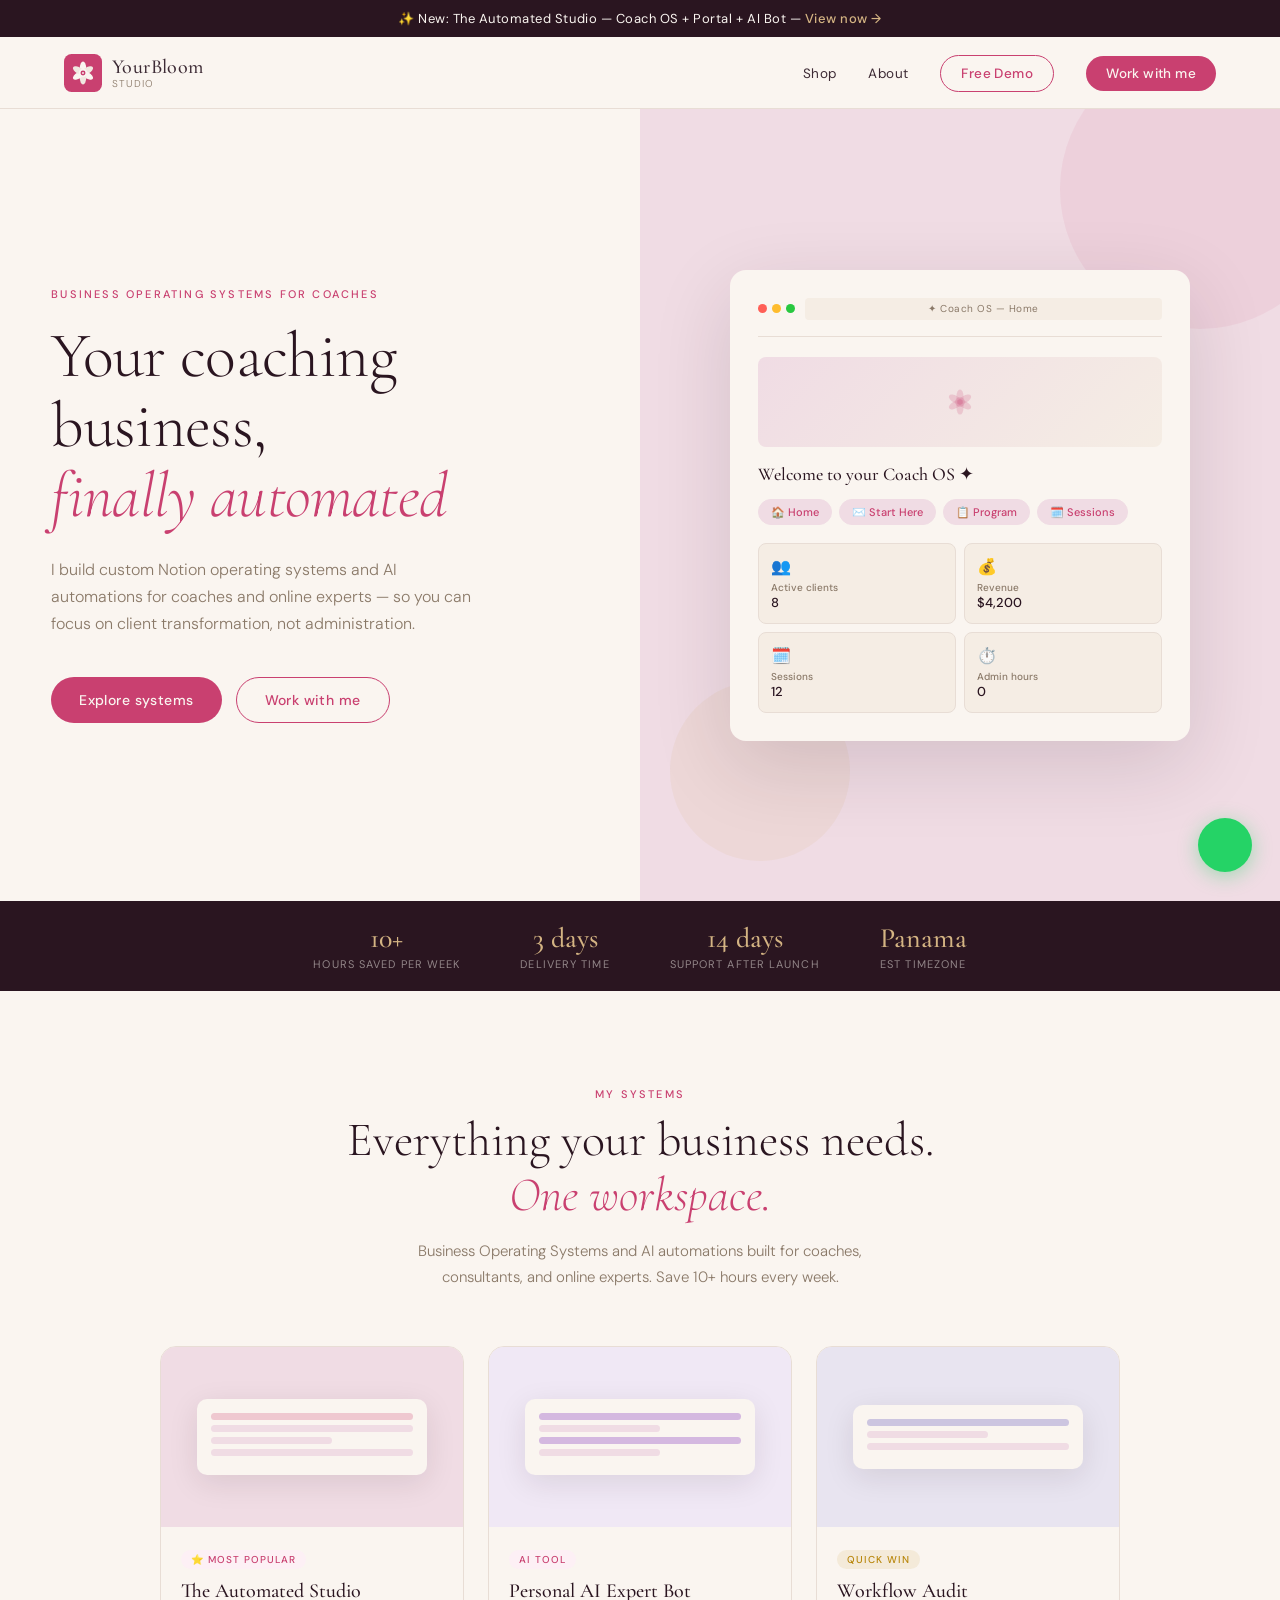
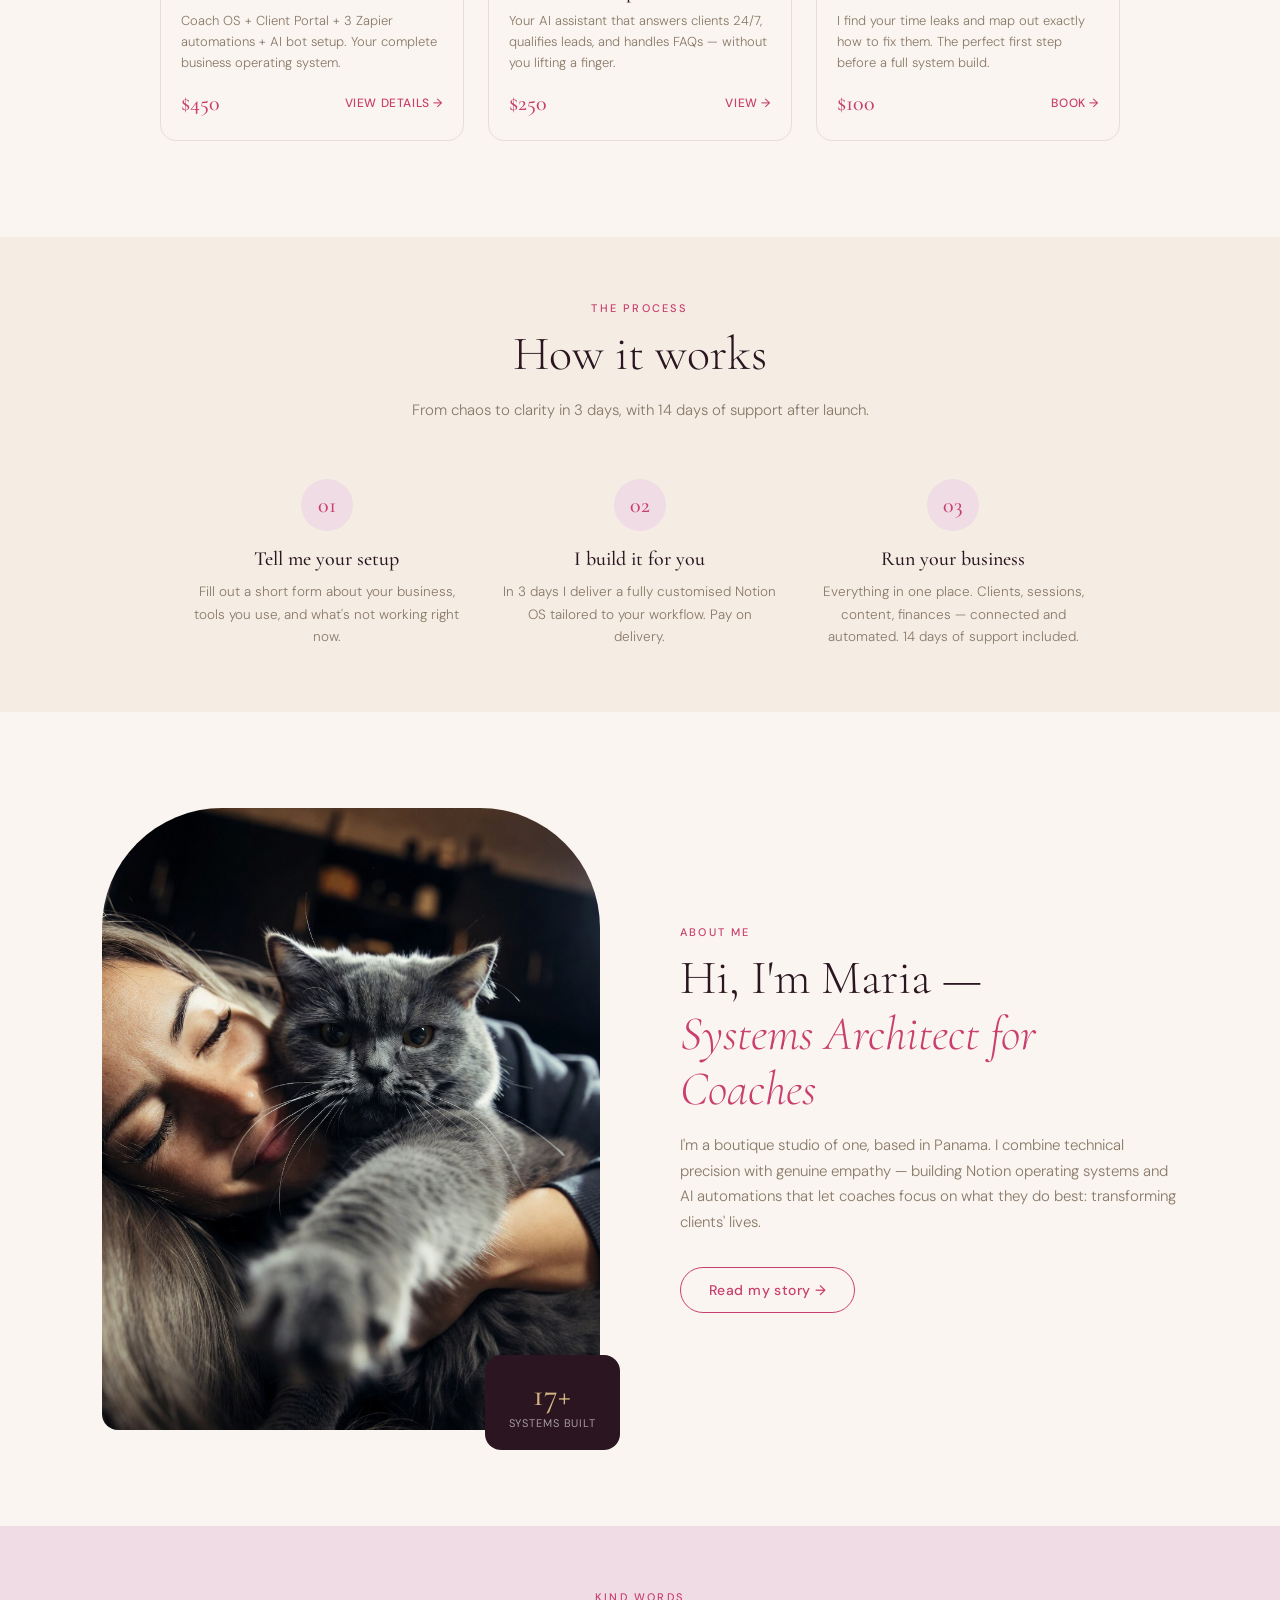
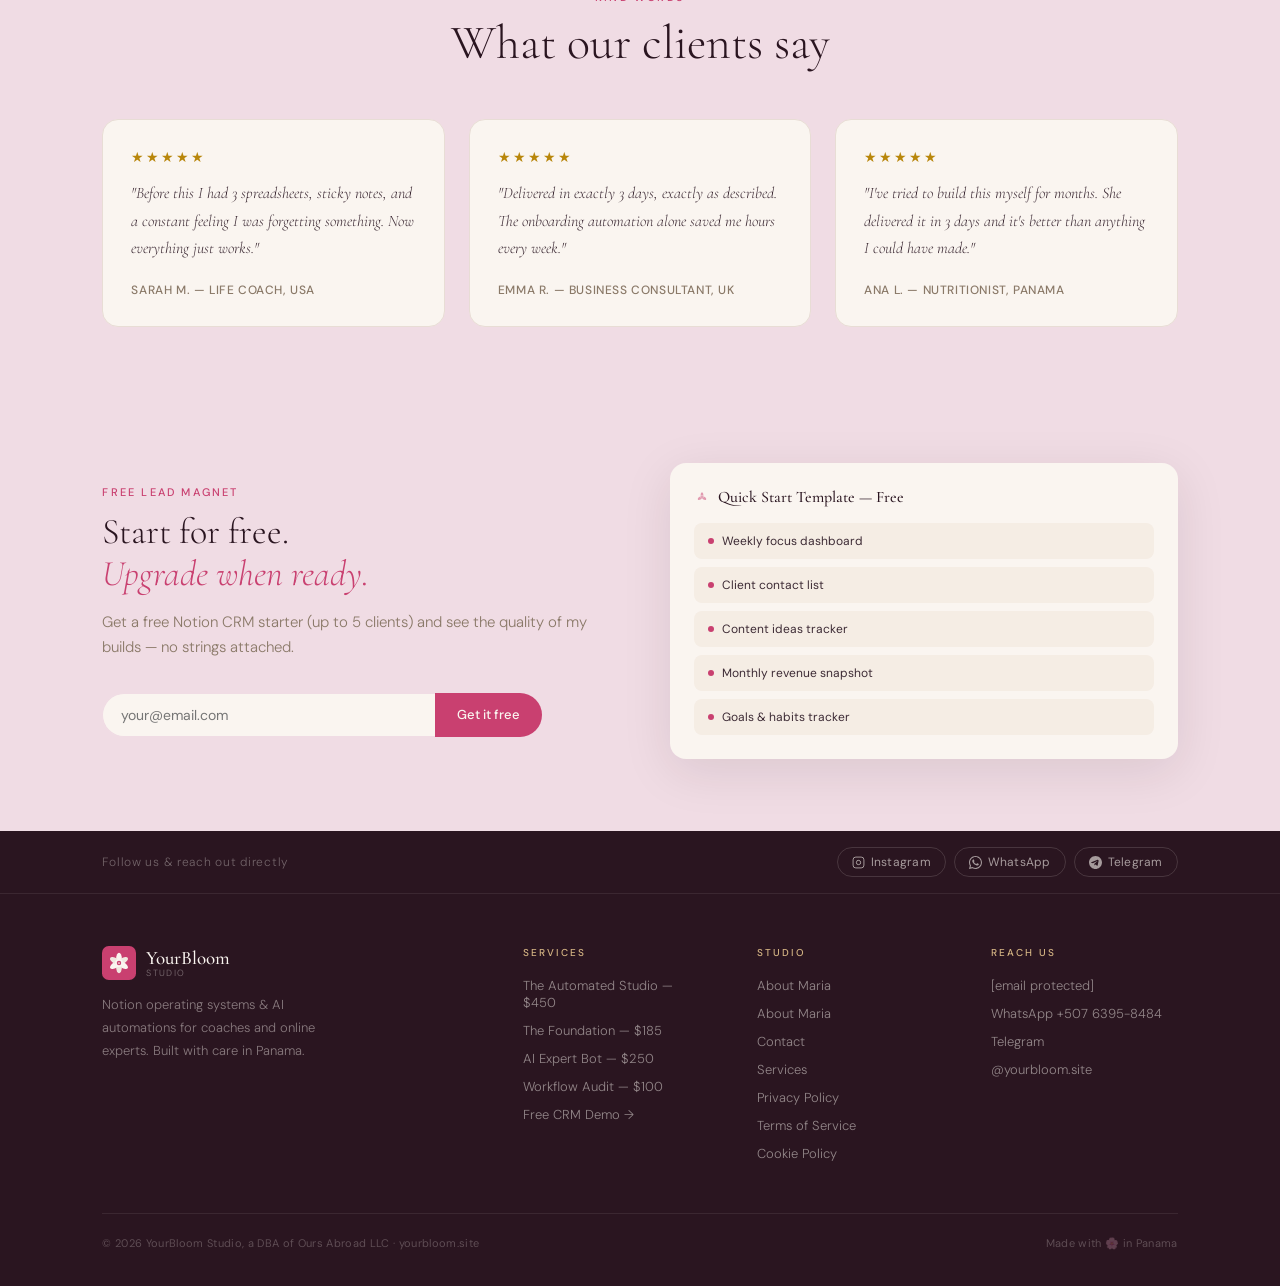
==== index.html @ 5ec2bdd7 "Add Cookie Policy page and update footers Add a new cookies.html containing the site's Cookie Policy" ====
<!DOCTYPE html>
<html lang="en">

<head>
  <meta charset="UTF-8">
  <meta name="viewport" content="width=device-width, initial-scale=1.0">

  <!-- SEO & Socials -->
 <title>Maria | Notion Business OS & AI Automations for Coaches</title>
  <meta name="description" content="I build custom Notion operating systems and AI automations for coaches. Save 10+ hours/week. 3-day delivery. 14 days support.">
  <meta property="og:title" content="YourBloom Studio — Notion & AI for Coaches">
  <meta property="og:description" content="Bespoke Notion architecture for visionary founders. From $15.">
  <meta property="og:image" content="about-me.jpg">
  <meta property="og:url" content="https://yourbloom.site">

  <!-- Google Analytics -->
  <script async src="https://www.googletagmanager.com/gtag/js?id=G-PQC226LY14"></script>
  <script>
    window.dataLayer = window.dataLayer || [];
    function gtag() { dataLayer.push(arguments); }
    gtag('js', new Date());
    gtag('config', 'G-PQC226LY14');
  </script>

  <link rel="icon" type="image/svg+xml"
    href="data:image/svg+xml,%3Csvg xmlns='http://www.w3.org/2000/svg' viewBox='0 0 400 400'%3E%3Crect width='400' height='400' fill='%23c94070'/%3E%3Cellipse cx='200' cy='152' rx='34' ry='72' fill='%23faf5f0'/%3E%3Cellipse cx='200' cy='152' rx='34' ry='72' fill='%23f0e8e0' transform='rotate(60 200 200)'/%3E%3Cellipse cx='200' cy='152' rx='34' ry='72' fill='%23faf5f0' transform='rotate(120 200 200)'/%3E%3Cellipse cx='200' cy='152' rx='34' ry='72' fill='%23f0e8e0' transform='rotate(180 200 200)'/%3E%3Cellipse cx='200' cy='152' rx='34' ry='72' fill='%23faf5f0' transform='rotate(240 200 200)'/%3E%3Cellipse cx='200' cy='152' rx='34' ry='72' fill='%23f0e8e0' transform='rotate(300 200 200)'/%3E%3Ccircle cx='200' cy='200' r='46' fill='%23faf5f0'/%3E%3Ccircle cx='200' cy='200' r='26' fill='%23c94070'/%3E%3Ccircle cx='200' cy='200' r='10' fill='%23faf5f0'/%3E%3C/svg%3E">
  <link
    href="https://fonts.googleapis.com/css2?family=Cormorant+Garamond:ital,wght@0,300;0,400;0,500;0,600;1,300;1,400&family=DM+Sans:wght@300;400;500&display=swap"
    rel="stylesheet">
  <style>
    :root {
      --rose: #c94070;
      --rose-light: #e8607f;
      --rose-pale: #f0dce4;
      --rose-blush: #fdf0f5;
      --cream: #faf5f0;
      --warm: #f5ede4;
      --gold: #b8860b;
      --gold-light: #d4a017;
      --tan: #d4b483;
      --bark: #8a7968;
      --deep: #2a1520;
      --text: #3d2b35;
      --muted: #8a7968;
      --border: #e8ddd5;
    }

    * {
      box-sizing: border-box;
      margin: 0;
      padding: 0;
    }

    html {
      scroll-behavior: smooth;
    }

    body {
      font-family: 'DM Sans', sans-serif;
      background: var(--cream);
      color: var(--text);
      overflow-x: hidden;
    }

    /* ── PAGE ROUTER ── */
    .page {
      display: none;
    }

    .page.active {
      display: block;
    }

    /* ── ANNOUNCEMENT BAR ── */
    .announce {
      background: var(--deep);
      color: var(--cream);
      text-align: center;
      padding: 10px 20px;
      font-size: 13px;
      letter-spacing: 0.04em;
    }

    .announce a {
      color: var(--tan);
      text-decoration: none;
      font-weight: 500;
    }

    /* ── NAV ── */
    nav {
      background: var(--cream);
      border-bottom: 1px solid var(--border);
      padding: 0 5%;
      display: flex;
      align-items: center;
      justify-content: space-between;
      height: 72px;
      position: sticky;
      top: 0;
      z-index: 100;
    }

    .nav-logo {
      display: flex;
      align-items: center;
      gap: 10px;
      cursor: pointer;
      text-decoration: none;
    }

    .nav-logo svg {
      width: 38px;
      height: 38px;
    }

    .nav-logo-text {
      font-family: 'Cormorant Garamond', serif;
      font-size: 20px;
      font-weight: 500;
      color: var(--text);
      letter-spacing: 0.02em;
      line-height: 1.1;
    }

    .nav-logo-text span {
      display: block;
      font-size: 10px;
      font-family: 'DM Sans', sans-serif;
      font-weight: 300;
      letter-spacing: 0.12em;
      text-transform: uppercase;
      color: var(--muted);
    }

    .nav-links {
      display: flex;
      gap: 32px;
      list-style: none;
    }

    .nav-links a {
      font-size: 13.5px;
      font-weight: 400;
      color: var(--text);
      text-decoration: none;
      letter-spacing: 0.03em;
      transition: color .2s;
    }

    .nav-links a:hover {
      color: var(--rose);
    }

    .nav-cta {
      background: var(--rose);
      color: var(--cream) !important;
      padding: 9px 20px;
      border-radius: 24px;
      font-weight: 500 !important;
      transition: background .2s !important;
    }

    .nav-cta:hover {
      background: var(--rose-light) !important;
      color: var(--cream) !important;
    }

    /* ── HERO ── */
    .hero {
      display: grid;
      grid-template-columns: 1fr 1fr;
      gap: 0;
      min-height: 88vh;
      align-items: center;
    }

    .hero-content {
      padding: 80px 6% 80px 8%;
    }

    .hero-eyebrow {
      font-size: 11px;
      letter-spacing: 0.2em;
      text-transform: uppercase;
      color: var(--rose);
      font-weight: 500;
      margin-bottom: 20px;
    }

    .hero-title {
      font-family: 'Cormorant Garamond', serif;
      font-size: clamp(42px, 5vw, 68px);
      font-weight: 300;
      line-height: 1.1;
      color: var(--deep);
      margin-bottom: 24px;
      letter-spacing: -0.01em;
    }

    .hero-title em {
      font-style: italic;
      color: var(--rose);
    }

    .hero-sub {
      font-size: 16px;
      line-height: 1.7;
      color: var(--muted);
      max-width: 440px;
      margin-bottom: 40px;
      font-weight: 300;
    }

    .hero-btns {
      display: flex;
      gap: 14px;
      flex-wrap: wrap;
    }

    .btn-primary {
      background: var(--rose);
      color: var(--cream);
      padding: 14px 28px;
      border-radius: 32px;
      font-size: 14px;
      font-weight: 500;
      text-decoration: none;
      letter-spacing: 0.03em;
      cursor: pointer;
      border: none;
      transition: all .2s;
      display: inline-block;
    }

    .btn-primary:hover {
      background: var(--rose-light);
      transform: translateY(-1px);
    }

    .btn-outline {
      border: 1.5px solid var(--rose);
      color: var(--rose);
      padding: 13px 28px;
      border-radius: 32px;
      font-size: 14px;
      font-weight: 500;
      text-decoration: none;
      letter-spacing: 0.03em;
      cursor: pointer;
      background: transparent;
      transition: all .2s;
      display: inline-block;
    }

    .btn-outline:hover {
      background: var(--rose-blush);
    }

    .hero-image {
      background: var(--rose-pale);
      height: 100%;
      min-height: 88vh;
      position: relative;
      overflow: hidden;
      display: flex;
      align-items: center;
      justify-content: center;
    }

    .hero-mockup {
      width: 78%;
      max-width: 460px;
      background: var(--cream);
      border-radius: 16px;
      box-shadow: 0 24px 80px rgba(42, 21, 32, .14);
      padding: 28px;
      position: relative;
    }

    .mockup-header {
      display: flex;
      align-items: center;
      gap: 10px;
      margin-bottom: 20px;
      padding-bottom: 16px;
      border-bottom: 1px solid var(--border);
    }

    .mockup-dots {
      display: flex;
      gap: 5px;
    }

    .mockup-dot {
      width: 9px;
      height: 9px;
      border-radius: 50%;
    }

    .mockup-dot:nth-child(1) {
      background: #ff5f57;
    }

    .mockup-dot:nth-child(2) {
      background: #febc2e;
    }

    .mockup-dot:nth-child(3) {
      background: #28c840;
    }

    .mockup-title-bar {
      flex: 1;
      height: 22px;
      background: var(--warm);
      border-radius: 4px;
      display: flex;
      align-items: center;
      justify-content: center;
      font-size: 10px;
      color: var(--muted);
      letter-spacing: 0.05em;
    }

    .mockup-cover {
      background: linear-gradient(135deg, var(--rose-pale) 0%, var(--warm) 100%);
      height: 90px;
      border-radius: 8px;
      margin-bottom: 16px;
      display: flex;
      align-items: center;
      justify-content: center;
    }

    .mockup-cover svg {
      width: 42px;
      height: 42px;
      opacity: .6;
    }

    .mockup-heading {
      font-family: 'Cormorant Garamond', serif;
      font-size: 18px;
      font-weight: 500;
      color: var(--deep);
      margin-bottom: 14px;
    }

    .mockup-nav {
      display: flex;
      gap: 7px;
      margin-bottom: 18px;
      flex-wrap: wrap;
    }

    .mockup-btn {
      background: var(--rose-pale);
      border: 1px solid var(--rose-pale);
      color: var(--rose);
      padding: 5px 12px;
      border-radius: 16px;
      font-size: 11px;
      font-weight: 500;
    }

    .mockup-grid {
      display: grid;
      grid-template-columns: 1fr 1fr;
      gap: 8px;
    }

    .mockup-card {
      background: var(--warm);
      border-radius: 8px;
      padding: 12px;
      border: 1px solid var(--border);
    }

    .mockup-card-icon {
      font-size: 16px;
      margin-bottom: 4px;
    }

    .mockup-card-label {
      font-size: 10px;
      color: var(--muted);
      font-weight: 500;
    }

    .mockup-card-val {
      font-size: 13px;
      color: var(--deep);
      font-weight: 500;
    }

    /* floating blobs */
    .blob {
      position: absolute;
      border-radius: 50%;
      background: rgba(201, 64, 112, .08);
      pointer-events: none;
    }

    .blob-1 {
      width: 280px;
      height: 280px;
      top: -60px;
      right: -60px;
    }

    .blob-2 {
      width: 180px;
      height: 180px;
      bottom: 40px;
      left: 30px;
      background: rgba(184, 134, 11, .06);
    }

    /* ── TRUST BAR ── */
    .trust-bar {
      background: var(--deep);
      padding: 20px 8%;
      display: flex;
      align-items: center;
      justify-content: center;
      gap: 60px;
      flex-wrap: wrap;
    }

    .trust-item {
      text-align: center;
      color: var(--cream);
    }

    .trust-num {
      font-family: 'Cormorant Garamond', serif;
      font-size: 28px;
      font-weight: 500;
      color: var(--tan);
    }

    .trust-label {
      font-size: 11px;
      letter-spacing: 0.1em;
      text-transform: uppercase;
      color: rgba(250, 245, 240, .5);
      margin-top: 2px;
    }

    /* ── SECTION COMMON ── */
    .section {
      padding: 96px 8%;
    }

    .section-sm {
      padding: 64px 8%;
    }

    .section-eyebrow {
      font-size: 11px;
      letter-spacing: 0.2em;
      text-transform: uppercase;
      color: var(--rose);
      font-weight: 500;
      margin-bottom: 12px;
      text-align: center;
    }

    .section-title {
      font-family: 'Cormorant Garamond', serif;
      font-size: clamp(32px, 4vw, 48px);
      font-weight: 300;
      color: var(--deep);
      text-align: center;
      margin-bottom: 16px;
      line-height: 1.15;
    }

    .section-title em {
      font-style: italic;
      color: var(--rose);
    }

    .section-sub {
      font-size: 15px;
      color: var(--muted);
      text-align: center;
      max-width: 520px;
      margin: 0 auto 56px;
      line-height: 1.7;
      font-weight: 300;
    }

    /* ── PRODUCTS GRID ── */
    .products-grid {
      display: grid;
      grid-template-columns: repeat(auto-fill, minmax(280px, 1fr));
      gap: 24px;
    }
    .products-grid-centered {
      max-width: 960px;
      margin: 0 auto;
    }

    .product-card {
      background: var(--cream);
      border: 1px solid var(--border);
      border-radius: 16px;
      overflow: hidden;
      cursor: pointer;
      transition: all .25s;
      text-decoration: none;
      color: inherit;
      display: block;
    }

    .product-card:hover {
      transform: translateY(-4px);
      box-shadow: 0 20px 60px rgba(42, 21, 32, .1);
      border-color: var(--rose-pale);
    }

    .product-img {
      height: 180px;
      background: var(--rose-pale);
      display: flex;
      align-items: center;
      justify-content: center;
      position: relative;
      overflow: hidden;
    }

    .product-img-inner {
      width: 76%;
      background: var(--cream);
      border-radius: 10px;
      padding: 14px;
      box-shadow: 0 8px 30px rgba(42, 21, 32, .1);
    }

    .product-img-row {
      height: 7px;
      background: var(--rose-pale);
      border-radius: 4px;
      margin-bottom: 5px;
    }

    .product-img-row.short {
      width: 60%;
    }

    .product-img-row.rose {
      background: rgba(201, 64, 112, .25);
    }

    .product-body {
      padding: 20px 20px 24px;
    }

    .product-tag {
      display: inline-block;
      font-size: 10px;
      letter-spacing: 0.1em;
      text-transform: uppercase;
      color: var(--rose);
      background: var(--rose-blush);
      padding: 3px 10px;
      border-radius: 10px;
      margin-bottom: 10px;
      font-weight: 500;
    }

    .product-name {
      font-family: 'Cormorant Garamond', serif;
      font-size: 20px;
      font-weight: 500;
      color: var(--deep);
      margin-bottom: 8px;
      line-height: 1.2;
    }

    .product-desc {
      font-size: 13px;
      color: var(--muted);
      line-height: 1.6;
      margin-bottom: 16px;
      font-weight: 300;
    }

    .product-footer {
      display: flex;
      align-items: center;
      justify-content: space-between;
    }

    .product-price {
      font-family: 'Cormorant Garamond', serif;
      font-size: 22px;
      font-weight: 500;
      color: var(--rose);
    }

    .product-price.free {
      font-size: 14px;
      background: rgba(184, 134, 11, .12);
      color: var(--gold);
      padding: 4px 12px;
      border-radius: 12px;
      font-family: 'DM Sans', sans-serif;
      font-weight: 500;
      letter-spacing: 0.05em;
    }

    .product-link {
      font-size: 12px;
      color: var(--rose);
      font-weight: 500;
      letter-spacing: 0.05em;
      text-transform: uppercase;
    }

    /* ── HOW IT WORKS ── */
    .steps {
      display: grid;
      grid-template-columns: repeat(3, 1fr);
      gap: 40px;
      max-width: 900px;
      margin: 0 auto;
    }

    .step {
      text-align: center;
    }

    .step-num {
      width: 52px;
      height: 52px;
      border-radius: 50%;
      background: var(--rose-pale);
      color: var(--rose);
      font-family: 'Cormorant Garamond', serif;
      font-size: 22px;
      font-weight: 500;
      display: flex;
      align-items: center;
      justify-content: center;
      margin: 0 auto 16px;
    }

    .step-title {
      font-family: 'Cormorant Garamond', serif;
      font-size: 20px;
      font-weight: 500;
      color: var(--deep);
      margin-bottom: 10px;
    }

    .step-desc {
      font-size: 13.5px;
      color: var(--muted);
      line-height: 1.65;
      font-weight: 300;
    }

    /* ── ABOUT SPLIT ── */
    .about-split {
      display: grid;
      grid-template-columns: 1fr 1fr;
      gap: 80px;
      align-items: center;
    }

    .about-img-wrap {
      position: relative;
    }

    .about-img {
      width: 100%;
      aspect-ratio: 4/5;
      background: var(--rose-pale);
      border-radius: 120px 120px 16px 16px;
      display: flex;
      align-items: center;
      justify-content: center;
      overflow: hidden;
    }

    .about-img img {
      width: 100%;
      height: 100%;
      object-fit: cover;
    }

    .about-badge {
      position: absolute;
      bottom: -20px;
      right: -20px;
      background: var(--deep);
      color: var(--cream);
      padding: 20px 24px;
      border-radius: 16px;
      text-align: center;
    }

    .about-badge-num {
      font-family: 'Cormorant Garamond', serif;
      font-size: 32px;
      font-weight: 500;
      color: var(--tan);
      display: block;
    }

    .about-badge-label {
      font-size: 11px;
      letter-spacing: 0.08em;
      text-transform: uppercase;
      opacity: .6;
      margin-top: 2px;
    }

    .about-content .section-title {
      text-align: left;
    }

    .about-content .section-sub {
      text-align: left;
      margin: 0 0 32px;
    }

    /* ── TESTIMONIALS ── */
    .testimonials-grid {
      display: grid;
      grid-template-columns: repeat(3, 1fr);
      gap: 24px;
    }

    .testi-card {
      background: var(--cream);
      border: 1px solid var(--border);
      border-radius: 16px;
      padding: 28px;
    }

    .testi-stars {
      color: var(--gold);
      font-size: 14px;
      margin-bottom: 14px;
      letter-spacing: 2px;
    }

    .testi-text {
      font-size: 14px;
      line-height: 1.7;
      color: var(--text);
      font-weight: 300;
      margin-bottom: 20px;
      font-style: italic;
      font-family: 'Cormorant Garamond', serif;
      font-size: 16px;
    }

    .testi-author {
      font-size: 12px;
      font-weight: 500;
      color: var(--muted);
      letter-spacing: 0.05em;
      text-transform: uppercase;
    }

    /* ── FREE TEMPLATE CTA ── */
    .freebie-bar {
      background: var(--rose-pale);
      padding: 72px 8%;
      display: grid;
      grid-template-columns: 1fr 1fr;
      gap: 60px;
      align-items: center;
    }

    .freebie-content .section-title {
      text-align: left;
    }

    .freebie-content .section-sub {
      text-align: left;
      margin: 0 0 32px;
    }

    .freebie-preview {
      background: var(--cream);
      border-radius: 16px;
      padding: 24px;
      box-shadow: 0 12px 50px rgba(42, 21, 32, .1);
    }

    .freebie-preview-title {
      font-family: 'Cormorant Garamond', serif;
      font-size: 16px;
      font-weight: 500;
      color: var(--deep);
      margin-bottom: 16px;
      display: flex;
      align-items: center;
      gap: 8px;
    }

    .freebie-rows {
      display: flex;
      flex-direction: column;
      gap: 8px;
    }

    .freebie-row {
      background: var(--warm);
      border-radius: 8px;
      padding: 10px 14px;
      font-size: 12px;
      color: var(--text);
      display: flex;
      align-items: center;
      gap: 8px;
    }

    .freebie-row-dot {
      width: 6px;
      height: 6px;
      border-radius: 50%;
      background: var(--rose);
      flex-shrink: 0;
    }

    /* ── EMAIL CAPTURE ── */
    .email-capture {
      display: flex;
      gap: 0;
      max-width: 440px;
    }

    .email-capture input {
      flex: 1;
      padding: 12px 18px;
      border: 1.5px solid var(--rose-pale);
      border-right: none;
      border-radius: 32px 0 0 32px;
      font-size: 14px;
      font-family: 'DM Sans', sans-serif;
      color: var(--text);
      background: var(--cream);
      outline: none;
    }

    .email-capture input:focus {
      border-color: var(--rose);
    }

    .email-capture button {
      background: var(--rose);
      color: var(--cream);
      border: none;
      padding: 12px 22px;
      border-radius: 0 32px 32px 0;
      font-size: 13px;
      font-weight: 500;
      cursor: pointer;
      font-family: 'DM Sans', sans-serif;
      transition: background .2s;
    }

    .email-capture button:hover {
      background: var(--rose-light);
    }

    /* ── FOOTER ── */
    footer {
      background: var(--deep);
      color: var(--cream);
    }

    .footer-social-bar {
      padding: 16px 8%;
      border-bottom: 1px solid rgba(250, 245, 240, .08);
      display: flex;
      align-items: center;
      justify-content: space-between;
      flex-wrap: wrap;
      gap: 12px;
    }

    .footer-social-bar p {
      font-size: 12px;
      color: rgba(250, 245, 240, .35);
      letter-spacing: 0.06em;
      font-weight: 300;
    }

    .footer-social-pills {
      display: flex;
      gap: 8px;
      flex-wrap: wrap;
    }

    .footer-pill {
      display: flex;
      align-items: center;
      gap: 6px;
      color: rgba(250, 245, 240, .6);
      text-decoration: none;
      font-size: 12px;
      font-weight: 400;
      padding: 6px 14px;
      border: 1px solid rgba(250, 245, 240, .14);
      border-radius: 20px;
      transition: all .2s;
      letter-spacing: 0.02em;
    }

    .footer-pill:hover {
      color: var(--cream);
      border-color: rgba(250, 245, 240, .35);
      background: rgba(250, 245, 240, .06);
    }

    .footer-main {
      padding: 52px 8% 36px;
    }

    .footer-grid {
      display: grid;
      grid-template-columns: 2fr 1fr 1fr 1fr;
      gap: 48px;
      margin-bottom: 40px;
    }

    .footer-brand-desc {
      font-size: 13px;
      line-height: 1.75;
      color: rgba(250, 245, 240, .45);
      max-width: 240px;
      margin-top: 14px;
      font-weight: 300;
    }

    .footer-logo {
      display: flex;
      align-items: center;
      gap: 10px;
    }

    .footer-logo svg {
      width: 34px;
      height: 34px;
    }

    .footer-logo-text {
      font-family: 'Cormorant Garamond', serif;
      font-size: 19px;
      font-weight: 500;
      color: var(--cream);
      line-height: 1.1;
    }

    .footer-logo-sub {
      font-size: 9px;
      font-family: 'DM Sans', sans-serif;
      font-weight: 300;
      letter-spacing: 0.15em;
      text-transform: uppercase;
      color: rgba(250, 245, 240, .4);
      display: block;
    }

    .footer-col h4 {
      font-size: 10px;
      letter-spacing: 0.2em;
      text-transform: uppercase;
      color: var(--tan);
      margin-bottom: 18px;
      font-weight: 500;
    }

    .footer-col a {
      display: block;
      font-size: 13px;
      color: rgba(250, 245, 240, .5);
      text-decoration: none;
      margin-bottom: 11px;
      transition: color .2s;
      cursor: pointer;
      font-weight: 300;
    }

    .footer-col a:hover {
      color: var(--cream);
    }

    .footer-bottom {
      border-top: 1px solid rgba(250, 245, 240, .08);
      padding-top: 22px;
      display: flex;
      align-items: center;
      justify-content: space-between;
      font-size: 11px;
      color: rgba(250, 245, 240, .25);
      letter-spacing: 0.03em;
    }

    /* ── SHOP PAGE ── */
    .shop-hero {
      background: var(--rose-pale);
      padding: 72px 8% 64px;
      text-align: center;
    }

    .filter-bar {
      display: flex;
      gap: 10px;
      justify-content: center;
      flex-wrap: wrap;
      padding: 32px 8% 0;
    }

    .filter-btn {
      padding: 8px 20px;
      border-radius: 24px;
      border: 1.5px solid var(--border);
      background: transparent;
      color: var(--text);
      font-size: 13px;
      cursor: pointer;
      font-family: 'DM Sans', sans-serif;
      transition: all .2s;
    }

    .filter-btn.active,
    .filter-btn:hover {
      background: var(--rose);
      color: var(--cream);
      border-color: var(--rose);
    }

    /* ── ABOUT PAGE ── */
    .about-hero {
      display: grid;
      grid-template-columns: 1fr 1fr;
      min-height: 70vh;
    }

    .about-hero-content {
      padding: 80px 6% 80px 8%;
      display: flex;
      flex-direction: column;
      justify-content: center;
    }

    .about-hero-img {
      background: var(--rose-pale);
      display: flex;
      align-items: center;
      justify-content: center;
    }

    .about-hero-img svg {
      width: 140px;
      height: 140px;
      opacity: .3;
    }

    .values-grid {
      display: grid;
      grid-template-columns: repeat(3, 1fr);
      gap: 24px;
    }

    .value-card {
      background: var(--warm);
      border-radius: 16px;
      padding: 32px 28px;
      border: 1px solid var(--border);
    }

    .value-icon {
      width: 44px;
      height: 44px;
      background: var(--rose-pale);
      border-radius: 12px;
      display: flex;
      align-items: center;
      justify-content: center;
      margin-bottom: 16px;
    }

    .value-title {
      font-family: 'Cormorant Garamond', serif;
      font-size: 20px;
      font-weight: 500;
      color: var(--deep);
      margin-bottom: 10px;
    }

    .value-desc {
      font-size: 13.5px;
      color: var(--muted);
      line-height: 1.65;
      font-weight: 300;
    }

    /* ── CONTACT PAGE ── */
    .contact-grid {
      display: grid;
      grid-template-columns: 1fr 1fr;
      gap: 80px;
      max-width: 900px;
      margin: 0 auto;
    }

    .contact-form {
      display: flex;
      flex-direction: column;
      gap: 16px;
    }

    .form-group {
      display: flex;
      flex-direction: column;
      gap: 6px;
    }

    .form-group label {
      font-size: 12px;
      font-weight: 500;
      color: var(--text);
      letter-spacing: 0.05em;
      text-transform: uppercase;
    }

    .form-group input,
    .form-group textarea,
    .form-group select {
      padding: 12px 16px;
      border: 1.5px solid var(--border);
      border-radius: 10px;
      font-size: 14px;
      font-family: 'DM Sans', sans-serif;
      color: var(--text);
      background: var(--cream);
      outline: none;
      transition: border-color .2s;
    }

    .form-group input:focus,
    .form-group textarea:focus,
    .form-group select:focus {
      border-color: var(--rose);
    }

    .form-group textarea {
      resize: vertical;
      min-height: 120px;
    }

    .contact-info h3 {
      font-family: 'Cormorant Garamond', serif;
      font-size: 26px;
      font-weight: 400;
      color: var(--deep);
      margin-bottom: 20px;
    }

    .contact-info p {
      font-size: 14px;
      color: var(--muted);
      line-height: 1.7;
      margin-bottom: 32px;
      font-weight: 300;
    }

    .contact-item {
      display: flex;
      align-items: center;
      gap: 12px;
      margin-bottom: 16px;
    }

    .contact-item-icon {
      width: 40px;
      height: 40px;
      background: var(--rose-pale);
      border-radius: 10px;
      display: flex;
      align-items: center;
      justify-content: center;
      flex-shrink: 0;
    }

    .contact-item-text {
      font-size: 13.5px;
      color: var(--text);
    }

    .contact-item-label {
      font-size: 11px;
      color: var(--muted);
      margin-top: 2px;
      letter-spacing: 0.05em;
      text-transform: uppercase;
    }

    /* ── MOBILE MENU TOGGLE ── */
    .hamburger {
      display: none;
      flex-direction: column;
      gap: 5px;
      cursor: pointer;
      background: none;
      border: none;
      padding: 4px;
    }

    .hamburger span {
      width: 22px;
      height: 2px;
      background: var(--text);
      border-radius: 2px;
      transition: all .3s;
    }

    /* ── WORK WITH US ── */
    .contact-btn-grid {
      display: grid;
      grid-template-columns: repeat(2, 1fr);
      gap: 16px;
      max-width: 800px;
      margin: 0 auto;
    }

    .cbtn {
      display: flex;
      align-items: center;
      gap: 16px;
      padding: 20px 24px;
      border-radius: 16px;
      text-decoration: none;
      background: rgba(250, 245, 240, 0.05);
      /* Легкий светлый фон */
      border: 1px solid rgba(250, 245, 240, 0.1);
      color: var(--cream);
      font-size: 15px;
      font-weight: 500;
      transition: all 0.2s;
      font-family: 'DM Sans', sans-serif;
    }

    .cbtn:hover {
      background: rgba(250, 245, 240, 0.1);
      border-color: var(--rose);
      transform: translateY(-2px);
    }

    .cbtn-icon {
      width: 44px;
      height: 44px;
      background: rgba(250, 245, 240, 0.1);
      border-radius: 12px;
      display: flex;
      align-items: center;
      justify-content: center;
      flex-shrink: 0;
    }

    .cbtn-label {
      font-size: 11px;
      color: var(--tan);
      letter-spacing: 0.08em;
      text-transform: uppercase;
      margin-bottom: 4px;
    }

    .cbtn.primary {
      background: var(--rose);
      border-color: var(--rose);
      color: var(--cream);
    }

    .cbtn.primary .cbtn-icon {
      background: var(--cream);
    }

    .cbtn.primary .cbtn-label {
      color: rgba(250, 245, 240, 0.7);
    }

    @media (max-width: 900px) {
      .hero {
        grid-template-columns: 1fr;
      }

      .hero-image {
        min-height: 50vw;
      }

      .about-split,
      .freebie-bar,
      .footer-grid {
        grid-template-columns: 1fr;
      }

      .testimonials-grid,
      .steps,
      .values-grid {
        grid-template-columns: 1fr;
      }

      .nav-links {
        display: none;
      }

      .hamburger {
        display: flex;
      }

      .about-hero {
        grid-template-columns: 1fr;
      }

      .contact-grid {
        grid-template-columns: 1fr;
      }

      .trust-bar {
        gap: 32px;
      }
    }

/* Мобильная адаптация */
@media(max-width: 768px) {
  /* Твоё старое правило (кнопки контактов в столбец) */
  .contact-btn-grid {
    grid-template-columns: 1fr;
  }
  
  /*  Новое правило (кнопки в шапке аккуратно переносятся) */
  .nav-cta { 
    display: flex; 
    gap: 8px; 
    flex-wrap: wrap; 
  }
}

    /* ── LOGO SVG INLINE ── */
    .logo-svg-inline {
      display: inline-block;
    }

    /* ── CARD PREVIEWS (from fixes) ── */
    .card-preview {
      width: 100%;
      aspect-ratio: 16/9;
      padding: 18px 20px 14px;
      overflow: hidden;
      position: relative;
      flex-shrink: 0;
    }

    .preview-coach {
      background: #1a0e14;
    }

    .preview-coach .pc-label {
      font-size: 9px;
      font-weight: 700;
      color: #c94070;
      letter-spacing: .1em;
      text-transform: uppercase;
      margin-bottom: 9px;
    }

    .preview-coach .pc-row {
      display: flex;
      justify-content: space-between;
      padding: 5px 0;
      border-bottom: 1px solid rgba(255, 255, 255, .07);
      font-size: 11px;
      color: rgba(250, 245, 240, .5);
    }

    .preview-coach .pc-row span:last-child {
      color: #faf5f0;
      font-weight: 500;
    }

    .preview-coach .pc-badge {
      display: inline-block;
      background: rgba(201, 64, 112, .2);
      color: #e87da0;
      border-radius: 10px;
      padding: 2px 8px;
      font-size: 9px;
      margin-top: 8px;
    }

    .preview-portal {
      background: #f5ede4;
    }

    .preview-portal .pp-label {
      font-size: 9px;
      font-weight: 700;
      color: #8a7968;
      letter-spacing: .1em;
      text-transform: uppercase;
      margin-bottom: 9px;
    }

    .preview-portal .pp-item {
      display: flex;
      align-items: center;
      gap: 7px;
      padding: 5px 0;
      border-bottom: 1px solid rgba(61, 43, 53, .1);
      font-size: 11px;
      color: #3d2b35;
    }

    .preview-portal .pp-dot {
      width: 5px;
      height: 5px;
      border-radius: 50%;
      background: #c94070;
      flex-shrink: 0;
    }

    .preview-content {
      background: #0f1a2e;
    }

    .preview-content .pct-label {
      font-size: 9px;
      font-weight: 700;
      color: #5b9bd5;
      letter-spacing: .1em;
      text-transform: uppercase;
      margin-bottom: 9px;
    }

    .preview-content .pct-week {
      display: flex;
      gap: 3px;
      margin-bottom: 8px;
    }

    .preview-content .pct-day {
      flex: 1;
      padding: 4px 0;
      text-align: center;
      font-size: 8px;
      border-radius: 3px;
      background: rgba(91, 155, 213, .12);
      color: rgba(232, 240, 252, .35);
    }

    .preview-content .pct-day.on {
      background: rgba(91, 155, 213, .3);
      color: #a8d8f0;
      font-weight: 700;
    }

    .preview-content .pct-text {
      font-size: 10px;
      color: rgba(232, 240, 252, .45);
      line-height: 1.5;
    }

    .preview-bundle {
      background: #1c1408;
    }

    .preview-bundle .pb-label {
      font-size: 9px;
      font-weight: 700;
      color: #b8860b;
      letter-spacing: .1em;
      text-transform: uppercase;
      margin-bottom: 9px;
    }

    .preview-bundle .pb-row {
      display: flex;
      align-items: center;
      gap: 6px;
      padding: 5px 0;
      border-bottom: 1px solid rgba(255, 255, 255, .06);
      font-size: 11px;
      color: rgba(253, 248, 240, .7);
    }

    .preview-bundle .pb-check {
      color: #b8860b;
      font-size: 10px;
    }

    .preview-bundle .pb-save {
      display: inline-block;
      background: rgba(184, 134, 11, .2);
      color: #d4a017;
      border-radius: 10px;
      padding: 2px 8px;
      font-size: 9px;
      margin-top: 8px;
    }

    .preview-free {
      background: #edf7ed;
    }

    .preview-free .pf-label {
      font-size: 9px;
      font-weight: 700;
      color: #28a745;
      letter-spacing: .1em;
      text-transform: uppercase;
      margin-bottom: 9px;
    }

    .preview-free .pf-item {
      display: flex;
      align-items: center;
      gap: 7px;
      padding: 5px 0;
      border-bottom: 1px solid rgba(26, 58, 26, .08);
      font-size: 11px;
      color: #1a3a1a;
    }

    .preview-free .pf-dot {
      width: 5px;
      height: 5px;
      border-radius: 50%;
      background: #28a745;
      flex-shrink: 0;
    }
  </style>
</head>

<body>

  <!-- ANNOUNCEMENT -->
  <div class="announce">
    ✨ New: The Automated Studio — Coach OS + Portal + AI Bot — <a href="/shop">View now →</a>
  </div>

  <!-- NAV -->
  <nav>
    <a class="nav-logo" href="/">
      <svg viewBox="0 0 400 400" xmlns="http://www.w3.org/2000/svg">
        <rect width="400" height="400" fill="#c94070" rx="80" />
        <ellipse cx="200" cy="152" rx="34" ry="72" fill="#faf5f0" />
        <ellipse cx="200" cy="152" rx="34" ry="72" fill="#f0e8e0" transform="rotate(60 200 200)" />
        <ellipse cx="200" cy="152" rx="34" ry="72" fill="#faf5f0" transform="rotate(120 200 200)" />
        <ellipse cx="200" cy="152" rx="34" ry="72" fill="#f0e8e0" transform="rotate(180 200 200)" />
        <ellipse cx="200" cy="152" rx="34" ry="72" fill="#faf5f0" transform="rotate(240 200 200)" />
        <ellipse cx="200" cy="152" rx="34" ry="72" fill="#f0e8e0" transform="rotate(300 200 200)" />
        <circle cx="200" cy="200" r="46" fill="#faf5f0" />
        <circle cx="200" cy="200" r="26" fill="#c94070" />
        <circle cx="200" cy="200" r="10" fill="#faf5f0" />
      </svg>
      <div class="nav-logo-text">
        YourBloom
        <span>Studio</span>
      </div>
    </a>
    <ul class="nav-links">
     <li><a href="/shop">Shop</a></li>
     <li><a href="/about">About</a></li>
     <li><a
      href="https://alabaster-plum-6a3.notion.site/YourBloom-Studio-Notion-Business-OS-Demo-327918c7e1f181e69a70ca6582e3da64?pvs=74"
      target="_blank" class="nav-cta"
      style="background:transparent;border:1.5px solid var(--rose);color:var(--rose) !important;">Free Demo</a></li>
     <li><a href="/contact" class="nav-cta">Work with me</a></li>
    </ul>
    <button class="hamburger" onclick="toggleMenu()">
      <span></span><span></span><span></span>
    </button>
  </nav>

  <!-- ═══════════════ HOME PAGE ═══════════════ -->
  <div id="page-wrapper">
    <div class="page active" id="page-home">

      <!-- HERO -->
      <section class="hero">
        <div class="hero-content">
          <p class="hero-eyebrow">Business Operating Systems for Coaches</p>
          <h1 class="hero-title">
            Your coaching business,<br>
            <em>finally automated</em>
          </h1>
          <p class="hero-sub">
            I build custom Notion operating systems and AI automations for coaches and online experts — so you can focus on client transformation, not administration.
          </p>
          <div class="hero-btns">
           <a class="btn-primary" href="/shop">Explore systems</a>
           <a class="btn-outline" href="/contact">Work with me</a>
          </div>
        </div>
        <div class="hero-image">
          <div class="blob blob-1"></div>
          <div class="blob blob-2"></div>
          <div class="hero-mockup">
            <div class="mockup-header">
              <div class="mockup-dots">
                <div class="mockup-dot"></div>
                <div class="mockup-dot"></div>
                <div class="mockup-dot"></div>
              </div>
              <div class="mockup-title-bar">✦ Coach OS — Home</div>
            </div>
            <div class="mockup-cover">
              <svg viewBox="0 0 400 400" xmlns="http://www.w3.org/2000/svg">
                <ellipse cx="200" cy="152" rx="34" ry="72" fill="#c94070" opacity=".3" />
                <ellipse cx="200" cy="152" rx="34" ry="72" fill="#c94070" opacity=".3" transform="rotate(60 200 200)" />
                <ellipse cx="200" cy="152" rx="34" ry="72" fill="#c94070" opacity=".3"
                  transform="rotate(120 200 200)" />
                <ellipse cx="200" cy="152" rx="34" ry="72" fill="#c94070" opacity=".3"
                  transform="rotate(180 200 200)" />
                <ellipse cx="200" cy="152" rx="34" ry="72" fill="#c94070" opacity=".3"
                  transform="rotate(240 200 200)" />
                <ellipse cx="200" cy="152" rx="34" ry="72" fill="#c94070" opacity=".3"
                  transform="rotate(300 200 200)" />
                <circle cx="200" cy="200" r="46" fill="#c94070" opacity=".4" />
                <circle cx="200" cy="200" r="26" fill="#c94070" opacity=".6" />
              </svg>
            </div>
            <p class="mockup-heading">Welcome to your Coach OS ✦</p>
            <div class="mockup-nav">
              <div class="mockup-btn">🏠 Home</div>
              <div class="mockup-btn">✉️ Start Here</div>
              <div class="mockup-btn">📋 Program</div>
              <div class="mockup-btn">🗓️ Sessions</div>
            </div>
            <div class="mockup-grid">
              <div class="mockup-card">
                <div class="mockup-card-icon">👥</div>
                <div class="mockup-card-label">Active clients</div>
                <div class="mockup-card-val">8</div>
              </div>
              <div class="mockup-card">
                <div class="mockup-card-icon">💰</div>
                <div class="mockup-card-label">Revenue</div>
                <div class="mockup-card-val">$4,200</div>
              </div>
              <div class="mockup-card">
                <div class="mockup-card-icon">🗓️</div>
                <div class="mockup-card-label">Sessions</div>
                <div class="mockup-card-val">12</div>
              </div>
              <div class="mockup-card">
                <div class="mockup-card-icon">⏱️</div>
                <div class="mockup-card-label">Admin hours</div>
                <div class="mockup-card-val">0</div>
              </div>
            </div>
          </div>
        </div>
      </section>

      <!-- TRUST BAR -->
      <div class="trust-bar">
        <div class="trust-item">
          <div class="trust-num">10+</div>
          <div class="trust-label">Hours saved per week</div>
        </div>
        <div class="trust-item">
          <div class="trust-num">3 days</div>
          <div class="trust-label">Delivery time</div>
        </div>
        <div class="trust-item">
          <div class="trust-num">14 days</div>
          <div class="trust-label">Support after launch</div>
        </div>
        <div class="trust-item">
          <div class="trust-num">Panama</div>
          <div class="trust-label">EST timezone</div>
        </div>
      </div>

      <!-- FEATURED PRODUCTS -->
      <section class="section">
        <p class="section-eyebrow">My Systems</p>
        <h2 class="section-title">Everything your business needs.<br><em>One workspace.</em></h2>
        <p class="section-sub">Business Operating Systems and AI automations built for coaches, consultants, and online experts. Save 10+ hours every week.
        </p>

        <div class="products-grid products-grid-centered">

          <a class="product-card" href="/shop">
            <div class="product-img" style="background: var(--rose-pale);">
              <div class="product-img-inner">
                <div class="product-img-row rose"></div>
                <div class="product-img-row"></div>
                <div class="product-img-row short"></div>
                <div class="product-img-row"></div>
              </div>
            </div>
            <div class="product-body">
              <span class="product-tag">⭐ Most Popular</span>
              <h3 class="product-name">The Automated Studio</h3>
              <p class="product-desc">Coach OS + Client Portal + 3 Zapier automations + AI bot setup. Your complete business operating system.</p>
              <div class="product-footer">
                <span class="product-price">$450</span>
                <span class="product-link">View details →</span>
              </div>
            </div>
          </a>

          <a class="product-card" href="/shop">
            <div class="product-img" style="background: #f0e8f5;">
              <div class="product-img-inner">
                <div class="product-img-row" style="background:#d4b8e0"></div>
                <div class="product-img-row short"></div>
                <div class="product-img-row" style="background:#d4b8e0"></div>
                <div class="product-img-row short"></div>
              </div>
            </div>
            <div class="product-body">
              <span class="product-tag">AI Tool</span>
              <h3 class="product-name">Personal AI Expert Bot</h3>
              <p class="product-desc">Your AI assistant that answers clients 24/7, qualifies leads, and handles FAQs — without you lifting a finger.</p>
              <div class="product-footer">
                <span class="product-price">$250</span>
                <span class="product-link">View →</span>
              </div>
            </div>
          </a>

          <a class="product-card" href="/shop">
            <div class="product-img" style="background: #e8e4f0;">
              <div class="product-img-inner">
                <div class="product-img-row" style="background:#ccc5e0"></div>
                <div class="product-img-row short"></div>
                <div class="product-img-row"></div>
              </div>
            </div>
            <div class="product-body">
              <span class="product-tag" style="background:rgba(184,134,11,.1);color:var(--gold)">Quick win</span>
              <h3 class="product-name">Workflow Audit</h3>
              <p class="product-desc">I find your time leaks and map out exactly how to fix them. The perfect first step before a full system build.</p>
              <div class="product-footer">
                <span class="product-price">$100</span>
                <span class="product-link">Book →</span>
              </div>
            </div>
          </a>

        </div>
      </section>

      <!-- HOW IT WORKS -->
      <section class="section-sm" style="background: var(--warm);">
        <p class="section-eyebrow">The Process</p>
        <h2 class="section-title">How it works</h2>
        <p class="section-sub">From chaos to clarity in 3 days, with 14 days of support after launch.</p>
        <div class="steps">
          <div class="step">
            <div class="step-num">01</div>
            <h3 class="step-title">Tell me your setup</h3>
            <p class="step-desc">Fill out a short form about your business, tools you use, and what's not working right now.</p>
          </div>
          <div class="step">
            <div class="step-num">02</div>
            <h3 class="step-title">I build it for you</h3>
            <p class="step-desc">In 3 days I deliver a fully customised Notion OS tailored to your workflow. Pay on delivery.</p>
          </div>
          <div class="step">
            <div class="step-num">03</div>
            <h3 class="step-title">Run your business</h3>
            <p class="step-desc">Everything in one place. Clients, sessions, content, finances — connected and automated. 14 days of support included.</p>
          </div>
        </div>
      </section>

      <!-- ABOUT TEASER -->
      <section class="section">
        <div class="about-split">
          <div class="about-img-wrap">
            <div class="about-img">
              <img src="about-me.jpg" alt="Maria">
            </div>
            <div class="about-badge">
              <span class="about-badge-num">17+</span>
              <div class="about-badge-label">systems built</div>
            </div>
          </div>
          <div class="about-content">
            <p class="section-eyebrow" style="text-align:left">About me</p>
            <h2 class="section-title">Hi, I'm Maria —<br><em>Systems Architect for Coaches</em></h2>
            <p class="section-sub">I'm a boutique studio of one, based in Panama. I combine technical precision with genuine empathy — building Notion operating systems and AI automations that let coaches focus on what they do best: transforming clients' lives.</p>
            <a class="btn-outline" href="/about">Read my story →</a>
          </div>
        </div>
      </section>

      <!-- TESTIMONIALS -->
      <section class="section-sm" style="background: var(--rose-pale);">
        <p class="section-eyebrow">Kind words</p>
        <h2 class="section-title">What our clients say</h2>
        <div class="testimonials-grid" style="margin-top: 48px;">
          <div class="testi-card">
            <div class="testi-stars">★★★★★</div>
            <p class="testi-text">"Before this I had 3 spreadsheets, sticky notes, and a constant feeling I was
              forgetting
              something. Now everything just works."</p>
            <div class="testi-author">Sarah M. — Life Coach, USA</div>
          </div>
          <div class="testi-card">
            <div class="testi-stars">★★★★★</div>
            <p class="testi-text">"Delivered in exactly 3 days, exactly as described. The onboarding automation alone
              saved me hours every week."</p>
            <div class="testi-author">Emma R. — Business Consultant, UK</div>
          </div>
          <div class="testi-card">
            <div class="testi-stars">★★★★★</div>
            <p class="testi-text">"I've tried to build this myself for months. She delivered it in 3 days and it's better than anything I could have made."</p>
            <div class="testi-author">Ana L. — Nutritionist, Panama</div>
          </div>
        </div>
      </section>

      <!-- FREE TEMPLATE CTA -->
      <section class="freebie-bar">
        <div class="freebie-content">
          <p class="section-eyebrow" style="text-align:left">Free lead magnet</p>
          <h2 class="section-title" style="font-size:36px">Start for free.<br><em>Upgrade when ready.</em></h2>
          <p class="section-sub">Get a free Notion CRM starter (up to 5 clients) and see the quality of my builds — no strings attached.</p>
          <div class="email-capture">
            <input type="email" placeholder="your@email.com">
            <button>Get it free</button>
          </div>
        </div>
        <div class="freebie-preview">
          <div class="freebie-preview-title">
            <svg width="16" height="16" viewBox="0 0 400 400">
              <ellipse cx="200" cy="152" rx="34" ry="72" fill="#c94070" opacity=".5" />
              <ellipse cx="200" cy="152" rx="34" ry="72" fill="#c94070" opacity=".5" transform="rotate(120 200 200)" />
              <ellipse cx="200" cy="152" rx="34" ry="72" fill="#c94070" opacity=".5" transform="rotate(240 200 200)" />
              <circle cx="200" cy="200" r="36" fill="#faf5f0" />
              <circle cx="200" cy="200" r="20" fill="#c94070" />
            </svg>
            Quick Start Template — Free
          </div>
          <div class="freebie-rows">
            <div class="freebie-row">
              <div class="freebie-row-dot"></div>Weekly focus dashboard
            </div>
            <div class="freebie-row">
              <div class="freebie-row-dot"></div>Client contact list
            </div>
            <div class="freebie-row">
              <div class="freebie-row-dot"></div>Content ideas tracker
            </div>
            <div class="freebie-row">
              <div class="freebie-row-dot"></div>Monthly revenue snapshot
            </div>
            <div class="freebie-row">
              <div class="freebie-row-dot"></div>Goals & habits tracker
            </div>
          </div>
        </div>
      </section>

    </div><!-- /home -->


    <!-- ═══════════════ SHOP PAGE ═══════════════ -->
    <div class="page" id="page-shop">

      <div class="shop-hero">
        <p class="section-eyebrow">Services & Systems</p>
        <h1 class="section-title">Business Operating Systems<br><em>& AI Automations</em></h1>
        <p class="section-sub">Done-for-you Notion workspaces and AI tools built for coaches and online experts. Delivered in 3 days. 14 days support included.
        </p>
      </div>

      <div class="filter-bar">
        <button class="filter-btn active" data-filter="all">All</button>
        <button class="filter-btn" data-filter="coaching">Coaching OS</button>
        <button class="filter-btn" data-filter="ai tools">AI Tools</button>
        <button class="filter-btn" data-filter="content">Content</button>
        <button class="filter-btn" data-filter="audit">Quick Wins</button>
        <button class="filter-btn" data-filter="free">Free</button>
      </div>

      <section class="section">
        <div class="products-grid">

          <!-- ── THE AUTOMATED STUDIO (flagship) ── -->
          <div class="product-card" data-category="coaching">
            <div class="card-preview preview-bundle">
              <div class="pb-label">The Automated Studio</div>
              <div class="pb-row"><span class="pb-check">✓</span> Coach OS (CRM, Sessions, Finance)</div>
              <div class="pb-row"><span class="pb-check">✓</span> Client Portal</div>
              <div class="pb-row"><span class="pb-check">✓</span> 3 Zapier Automations</div>
              <div class="pb-row"><span class="pb-check">✓</span> AI Bot Setup</div>
              <div class="pb-save">⭐ Best Value</div>
            </div>
            <div class="product-body">
              <span class="product-tag">⭐ Flagship</span>
              <h3 class="product-name">The Automated Studio</h3>
              <p class="product-desc">Your complete business operating system. Coach OS + Client Portal + 3 Zapier automations + AI bot. Save 10+ hours every week.</p>
              <div class="product-footer">
                <span class="product-price">$450</span>
                <span class="product-link">View details →</span>
              </div>
            </div>
          </div>

          <!-- ── THE FOUNDATION ── -->
          <div class="product-card" data-category="coaching">
            <div class="card-preview preview-coach">
              <div class="pc-label">The Foundation</div>
              <div class="pc-row"><span>👥 Client CRM</span><span>✓</span></div>
              <div class="pc-row"><span>📝 Session Tracker</span><span>✓</span></div>
              <div class="pc-row"><span>💰 Finance Dashboard</span><span>✓</span></div>
              <div class="pc-row"><span>🎁 Client Portal</span><span>✓</span></div>
              <div class="pc-badge">Coach OS + Portal</div>
            </div>
            <div class="product-body">
              <span class="product-tag">Most Popular</span>
              <h3 class="product-name">The Foundation</h3>
              <p class="product-desc">Coach OS core system + branded client portal. CRM, session tracker, onboarding, finance dashboard — all connected.</p>
              <div class="product-footer">
                <span class="product-price">$185</span>
                <span class="product-link">View details →</span>
              </div>
            </div>
          </div>

          <!-- ── THE CONTENT MASTER ── -->
          <div class="product-card" data-category="content">
            <div class="card-preview preview-content">
              <div class="pct-label">The Content Master</div>
              <div class="pct-week">
                <div class="pct-day on">M</div>
                <div class="pct-day on">T</div>
                <div class="pct-day on">W</div>
                <div class="pct-day on">T</div>
                <div class="pct-day on">F</div>
                <div class="pct-day">S</div>
                <div class="pct-day">S</div>
              </div>
              <div class="pct-text">1 video → 10 posts + article + email sequence. AI prompts built in for every platform.</div>
            </div>
            <div class="product-body">
              <span class="product-tag">Content</span>
              <h3 class="product-name">The Content Master</h3>
              <p class="product-desc">Coach OS + AI content repurposing system + social media pack. Turn 1 piece of content into 10+ touchpoints automatically.</p>
              <div class="product-footer">
                <span class="product-price">$220</span>
                <span class="product-link">View details →</span>
              </div>
            </div>
          </div>

          <!-- ── PERSONAL AI EXPERT BOT ── -->
          <div class="product-card" data-category="ai tools">
            <div class="card-preview preview-content">
              <div class="pct-label">AI Expert Bot</div>
              <div class="pct-week">
                <div class="pct-day on">M</div>
                <div class="pct-day on">T</div>
                <div class="pct-day on">W</div>
                <div class="pct-day on">T</div>
                <div class="pct-day on">F</div>
                <div class="pct-day on">S</div>
                <div class="pct-day on">S</div>
              </div>
              <div class="pct-text">Answers clients 24/7, qualifies leads, and handles FAQs — trained on your voice and methods.</div>
            </div>
            <div class="product-body">
              <span class="product-tag">AI Tool</span>
              <h3 class="product-name">Personal AI Expert Bot</h3>
              <p class="product-desc">Your AI assistant that answers clients 24/7 — trained on your voice, methods, and FAQs. No more repetitive messages.</p>
              <div class="product-footer">
                <span class="product-price">$250</span>
                <span class="product-link">View details →</span>
              </div>
            </div>
          </div>

          <!-- ── AI CONTENT REPURPOSING ── -->
          <div class="product-card" data-category="content ai tools">
            <div class="card-preview preview-content">
              <div class="pct-label">Content Repurposing</div>
              <div class="pct-week">
                <div class="pct-day on">M</div>
                <div class="pct-day on">T</div>
                <div class="pct-day on">W</div>
                <div class="pct-day">T</div>
                <div class="pct-day">F</div>
                <div class="pct-day">S</div>
                <div class="pct-day">S</div>
              </div>
              <div class="pct-text">1 video → 10 posts + blog article + email sequence. Write less. Publish more.</div>
            </div>
            <div class="product-body">
              <span class="product-tag">AI Tool</span>
              <h3 class="product-name">AI Content Repurposing System</h3>
              <p class="product-desc">Turn 1 video into 10 posts + an article + an email sequence. Built-in AI prompts for IG, TikTok, LinkedIn, and email.</p>
              <div class="product-footer">
                <span class="product-price">$150</span>
                <span class="product-link">View details →</span>
              </div>
            </div>
          </div>

          <!-- ── AI EMAIL SEQUENCE ── -->
          <div class="product-card" data-category="ai tools">
            <div class="card-preview preview-portal">
              <div class="pp-label">AI Email Sequence</div>
              <div class="pp-item"><div class="pp-dot"></div>✉️ Welcome email</div>
              <div class="pp-item"><div class="pp-dot"></div>📖 Value email #1</div>
              <div class="pp-item"><div class="pp-dot"></div>🎯 Case study email</div>
              <div class="pp-item"><div class="pp-dot"></div>💌 Sales email</div>
              <div class="pp-item"><div class="pp-dot"></div>🔄 Follow-up email</div>
            </div>
            <div class="product-body">
              <span class="product-tag">AI Tool</span>
              <h3 class="product-name">AI Sales Email Sequence</h3>
              <p class="product-desc">Personalised, AI-powered email sequences that nurture leads and convert — written in your voice, ready to send.</p>
              <div class="product-footer">
                <span class="product-price">$45</span>
                <span class="product-link">View details →</span>
              </div>
            </div>
          </div>

          <!-- ── WORKFLOW AUDIT ── -->
          <div class="product-card" data-category="audit">
            <div class="card-preview preview-coach">
              <div class="pc-label">Workflow Audit</div>
              <div class="pc-row"><span>⏱️ Time leaks found</span><span>✓</span></div>
              <div class="pc-row"><span>🔧 Fix map</span><span>✓</span></div>
              <div class="pc-row"><span>🤖 Automation plan</span><span>✓</span></div>
              <div class="pc-badge">Perfect first step</div>
            </div>
            <div class="product-body">
              <span class="product-tag" style="background:rgba(184,134,11,.1);color:var(--gold)">Quick Win</span>
              <h3 class="product-name">Workflow Audit</h3>
              <p class="product-desc">I audit your current workflow, identify time leaks, and give you a clear action plan. The perfect entry point before a full system build.</p>
              <div class="product-footer">
                <span class="product-price">$100</span>
                <span class="product-link">Book now →</span>
              </div>
            </div>
          </div>

          <!-- ── SMART LEAD QUALIFIER ── -->
          <div class="product-card" data-category="audit ai tools">
            <div class="card-preview preview-portal">
              <div class="pp-label">Lead Qualifier</div>
              <div class="pp-item"><div class="pp-dot"></div>📋 Pre-call questionnaire</div>
              <div class="pp-item"><div class="pp-dot"></div>🤖 AI qualification scoring</div>
              <div class="pp-item"><div class="pp-dot"></div>📊 Auto brief for coach</div>
              <div class="pp-item"><div class="pp-dot"></div>❌ Filters unfit leads</div>
            </div>
            <div class="product-body">
              <span class="product-tag" style="background:rgba(184,134,11,.1);color:var(--gold)">Quick Win</span>
              <h3 class="product-name">Smart Lead Qualifier</h3>
              <p class="product-desc">AI-powered pre-call screening that filters unfit leads and prepares a brief for every discovery call. Stop wasting time on the wrong clients.</p>
              <div class="product-footer">
                <span class="product-price">$75</span>
                <span class="product-link">View details →</span>
              </div>
            </div>
          </div>

          <!-- ── FREE TEMPLATE ── -->
          <div class="product-card" data-category="free">
            <div class="card-preview preview-free">
              <div class="pf-label">Quick Start CRM — Free</div>
              <div class="pf-item"><div class="pf-dot"></div>Client contact list (up to 5)</div>
              <div class="pf-item"><div class="pf-dot"></div>Weekly focus dashboard</div>
              <div class="pf-item"><div class="pf-dot"></div>Content ideas tracker</div>
              <div class="pf-item"><div class="pf-dot"></div>Monthly revenue snapshot</div>
            </div>
            <div class="product-body">
              <span class="product-tag" style="background:rgba(40,167,69,.1);color:#28a745">Free</span>
              <h3 class="product-name">Quick Start CRM</h3>
              <p class="product-desc">A free Notion CRM starter for up to 5 clients. Get a taste of my build quality — no strings attached.</p>
              <div class="product-footer">
                <span class="product-price free">Free</span>
                <a class="product-link" href="https://alabaster-plum-6a3.notion.site/YourBloom-Studio-Notion-Business-OS-Demo-327918c7e1f181e69a70ca6582e3da64?pvs=74" target="_blank">Download →</a>
              </div>
            </div>
          </div>

        </div>
      </section>

      <section class="section-sm" style="background: var(--deep); text-align: center;">
        <p class="section-eyebrow" style="color: var(--tan);">Custom work</p>
        <h2 class="section-title" style="color: var(--cream);">Need something <em style="color:var(--tan)">custom?</em>
        </h2>
        <p class="section-sub" style="color: rgba(250,245,240,.5);">If your hour is worth $100 and this system saves you 5 hours a week — it pays for itself in one week. Let's build it together.</p>
        <a class="btn-primary" href="/contact" style="margin-top:8px">DM "COACH" on Instagram →</a>
      </section>

    </div><!-- /shop -->


    <!-- ═══════════════ ABOUT PAGE ═══════════════ -->
    <div class="page" id="page-about">

      <div class="about-hero">
        <div class="about-hero-content">
          <p class="hero-eyebrow">My story</p>
          <h1 class="hero-title">I build systems<br>so you can <em>focus</em></h1>
          <p class="hero-sub">YourBloom Studio is a boutique studio of one, based in Panama. I build Notion operating systems and AI automations for coaches and online experts who want to run their business without the chaos.</p>
        </div>
        <div class="about-hero-img">
          <svg viewBox="0 0 400 400" xmlns="http://www.w3.org/2000/svg">
            <ellipse cx="200" cy="152" rx="34" ry="72" fill="#c94070" opacity=".4" />
            <ellipse cx="200" cy="152" rx="34" ry="72" fill="#c94070" opacity=".3" transform="rotate(60 200 200)" />
            <ellipse cx="200" cy="152" rx="34" ry="72" fill="#c94070" opacity=".4" transform="rotate(120 200 200)" />
            <ellipse cx="200" cy="152" rx="34" ry="72" fill="#c94070" opacity=".3" transform="rotate(180 200 200)" />
            <ellipse cx="200" cy="152" rx="34" ry="72" fill="#c94070" opacity=".4" transform="rotate(240 200 200)" />
            <ellipse cx="200" cy="152" rx="34" ry="72" fill="#c94070" opacity=".3" transform="rotate(300 200 200)" />
            <circle cx="200" cy="200" r="46" fill="#faf5f0" opacity=".6" />
            <circle cx="200" cy="200" r="26" fill="#c94070" opacity=".5" />
            <circle cx="200" cy="200" r="10" fill="#faf5f0" opacity=".8" />
          </svg>
        </div>
      </div>

      <section class="section">
        <div class="about-split">
          <div>
            <h2 class="section-title" style="text-align:left; font-size:36px">Maria —<br><em>Systems Architect for Coaches</em></h2>
            <p style="font-size:15px; line-height:1.8; color:var(--muted); margin-bottom:20px; font-weight:300">I relocated to Panama 4+ years ago and built YourBloom Studio as a boutique studio of one. My superpower is the rare combination of technical precision and genuine empathy — I understand both the systems side and the human side of running a coaching business.</p>
            <p style="font-size:15px; line-height:1.8; color:var(--muted); font-weight:300">I build things that actually work: clean Notion operating systems you'll use every day, AI automations that save you 10+ hours every week, and tools that make running an online business feel calm instead of chaotic. Every system comes with 14 days of support after launch.</p>
          </div>
          <div>
            <div style="background:var(--rose-pale); border-radius:120px 120px 16px 16px; aspect-ratio:4/5; display:flex; align-items:center; justify-content:center; overflow: hidden;">
              <img src="about-me.jpg" alt="Maria" style="width: 100%; height: 100%; object-fit: cover;">
            </div>
          </div>
        </div>
      </section>

      <section class="section-sm" style="background:var(--warm)">
        <p class="section-eyebrow">What I stand for</p>
        <h2 class="section-title">My values</h2>
        <div class="values-grid" style="margin-top:48px">
          <div class="value-card">
            <div class="value-icon">
              <svg width="20" height="20" viewBox="0 0 24 24" fill="none" stroke="#c94070" stroke-width="1.5">
                <path d="M12 2l2.9 8.7H23l-7.4 5.4 2.8 8.7L12 19.4l-6.4 5.4 2.8-8.7L2 10.7h8.1z" />
              </svg>
            </div>
            <h3 class="value-title">Simplicity first</h3>
            <p class="value-desc">I build systems that are easy to actually use. If it's complicated, it won't get used. I always choose clarity over cleverness.</p>
          </div>
          <div class="value-card">
            <div class="value-icon">
              <svg width="20" height="20" viewBox="0 0 24 24" fill="none" stroke="#c94070" stroke-width="1.5">
                <circle cx="12" cy="12" r="9" />
                <path d="M12 7v5l3.5 2" />
              </svg>
            </div>
            <h3 class="value-title">Time is money</h3>
            <p class="value-desc">Every hour you spend on admin is an hour not spent on clients. I automate the repetitive so you can focus on what matters.</p>
          </div>
          <div class="value-card">
            <div class="value-icon">
              <svg width="20" height="20" viewBox="0 0 24 24" fill="none" stroke="#c94070" stroke-width="1.5">
                <path
                  d="M20.84 4.61a5.5 5.5 0 00-7.78 0L12 5.67l-1.06-1.06a5.5 5.5 0 00-7.78 7.78l1.06 1.06L12 21.23l7.78-7.78 1.06-1.06a5.5 5.5 0 000-7.78z" />
              </svg>
            </div>
            <h3 class="value-title">Delivered with care</h3>
            <p class="value-desc">I treat every project like it's my own business. 3-day turnaround, 1 free revision, pay only when you're happy.</p>
          </div>
        </div>
      </section>

    </div><!-- /about -->

    <!-- ═══════════════ WORK WITH US ═══════════════ -->
    <div class="page" id="page-work">

      <div class="shop-hero">
        <p class="section-eyebrow">Get in touch</p>
        <h1 class="section-title">Let's build something<br><em>together</em></h1>
        <p class="section-sub">Ready to stop managing your business from your inbox? Reach out directly — I respond within 24 hours.</p>
      </div>

      <div style="background:var(--deep);padding:48px 8%;">
        <div class="contact-btn-grid">

          <a href="https://wa.me/50763958484" target="_blank" class="cbtn primary">
            <div class="cbtn-icon">
              <svg width="22" height="22" viewBox="0 0 24 24" fill="var(--rose)">
                <path
                  d="M17.472 14.382c-.297-.149-1.758-.867-2.03-.967-.273-.099-.471-.148-.67.15-.197.297-.767.966-.94 1.164-.173.199-.347.223-.644.075-.297-.15-1.255-.463-2.39-1.475-.883-.788-1.48-1.761-1.653-2.059-.173-.297-.018-.458.13-.606.134-.133.298-.347.446-.52.149-.174.198-.298.298-.497.099-.198.05-.371-.025-.52-.075-.149-.669-1.612-.916-2.207-.242-.579-.487-.5-.669-.51-.173-.008-.371-.01-.57-.01-.198 0-.52.074-.792.372-.272.297-1.04 1.016-1.04 2.479 0 1.462 1.065 2.875 1.213 3.074.149.198 2.096 3.2 5.077 4.487.709.306 1.262.489 1.694.625.712.227 1.36.195 1.871.118.571-.085 1.758-.719 2.006-1.413.248-.694.248-1.289.173-1.413-.074-.124-.272-.198-.57-.347z" />
                <path
                  d="M12 0C5.373 0 0 5.373 0 12c0 2.108.549 4.086 1.512 5.8L0 24l6.362-1.489A11.945 11.945 0 0012 24c6.627 0 12-5.373 12-12S18.627 0 12 0zm0 22c-1.85 0-3.586-.5-5.083-1.373l-.362-.214-3.777.885.924-3.671-.235-.376A9.952 9.952 0 012 12C2 6.477 6.477 2 12 2s10 4.477 10 10-4.477 10-10 10z" />
              </svg>
            </div>
            <div>
              <div class="cbtn-label">Fastest reply</div>WhatsApp +507 6395-8484
            </div>
          </a>

          <a href="https://t.me/milamira" target="_blank" class="cbtn">
            <div class="cbtn-icon">
              <svg width="22" height="22" viewBox="0 0 24 24" fill="var(--cream)">
                <path
                  d="M12 0C5.373 0 0 5.373 0 12s5.373 12 12 12 12-5.373 12-12S18.627 0 12 0zm5.894 8.221l-1.97 9.28c-.145.658-.537.818-1.084.508l-3-2.21-1.447 1.394c-.16.16-.295.295-.605.295l.213-3.053 5.56-5.023c.242-.213-.054-.333-.373-.12L7.064 13.19l-2.95-.924c-.64-.203-.654-.64.136-.953l11.57-4.461c.537-.194 1.006.131.834.369z" />
              </svg>
            </div>
            <div>
              <div class="cbtn-label">Telegram</div>@milamira
            </div>
          </a>

          <a href="https://instagram.com/yourbloom.site" target="_blank" class="cbtn">
            <div class="cbtn-icon">
              <svg width="22" height="22" viewBox="0 0 24 24" fill="none" stroke="var(--cream)" stroke-width="1.8">
                <rect x="2" y="2" width="20" height="20" rx="5" />
                <path d="M16 11.37A4 4 0 1112.63 8 4 4 0 0116 11.37z" />
                <line x1="17.5" y1="6.5" x2="17.51" y2="6.5" />
              </svg>
            </div>
            <div>
              <div class="cbtn-label">Instagram · DM "COACH"</div>@yourbloom.site
            </div>
          </a>

          <a href="/cdn-cgi/l/email-protection#94fcf1f8f8fbd4edfbe1e6f6f8fbfbf9bae7fde0f1" class="cbtn">
            <div class="cbtn-icon">
              <svg width="22" height="22" viewBox="0 0 24 24" fill="none" stroke="var(--cream)" stroke-width="1.8">
                <rect x="2" y="4" width="20" height="16" rx="2" />
                <path d="M2 7l10 7 10-7" />
              </svg>
            </div>
            <div>
              <div class="cbtn-label">Email</div><span class="__cf_email__"
                data-cfemail="4c24292020230c3523393e2e20232321623f253829">[email&#160;protected]</span>
            </div>
          </a>

        </div>
      </div>

      <section class="section">
        <div class="contact-grid">
          <div class="contact-info">
            <h3>I'd love to hear from you</h3>
            <p>Whether you need a custom Notion system, have a question about a service, or just want to say hello — I respond within 24 hours on business days.</p>

            <div
              style="margin-top:32px;background:var(--warm);border-radius:16px;padding:24px;border:1px solid var(--border);">
              <p
                style="font-size:12px;letter-spacing:.1em;text-transform:uppercase;color:var(--rose);font-weight:500;margin-bottom:14px;">
                What happens next</p>
              <div style="display:flex;flex-direction:column;gap:12px;">
                <div style="display:flex;gap:12px;align-items:flex-start;">
                  <div
                    style="width:24px;height:24px;border-radius:50%;background:var(--rose-pale);color:var(--rose);font-size:11px;font-weight:600;display:flex;align-items:center;justify-content:center;flex-shrink:0;">
                    1</div>
                  <p style="font-size:13px;color:var(--muted);line-height:1.6;">I reply within 24 hours</p>
                </div>
                <div style="display:flex;gap:12px;align-items:flex-start;">
                  <div
                    style="width:24px;height:24px;border-radius:50%;background:var(--rose-pale);color:var(--rose);font-size:11px;font-weight:600;display:flex;align-items:center;justify-content:center;flex-shrink:0;">
                    2</div>
                  <p style="font-size:13px;color:var(--muted);line-height:1.6;">Short chat to understand your setup</p>
                </div>
                <div style="display:flex;gap:12px;align-items:flex-start;">
                  <div
                    style="width:24px;height:24px;border-radius:50%;background:var(--rose-pale);color:var(--rose);font-size:11px;font-weight:600;display:flex;align-items:center;justify-content:center;flex-shrink:0;">
                    3</div>
                  <p style="font-size:13px;color:var(--muted);line-height:1.6;">I build in 3 days · Pay on delivery</p>
                </div>
              </div>
            </div>

            <div class="contact-item" style="margin-top:24px;">
              <div class="contact-item-icon"><svg width="18" height="18" viewBox="0 0 24 24" fill="none"
                  stroke="#c94070" stroke-width="1.5">
                  <circle cx="12" cy="12" r="9" />
                  <path d="M12 7v5l3 1.5" />
                </svg></div>
              <div>
                <div class="contact-item-text">EST timezone · Panama</div>
                <div class="contact-item-label">Response within 24h</div>
              </div>
            </div>
          </div>

          <form action="https://formspree.io/f/xojkplda" method="POST" class="contact-form"
            onsubmit="handleFormspreeSubmit(event)">
            <div class="form-group"><label>Your name</label><input type="text" name="name" placeholder="Sarah" required>
            </div>
            <div class="form-group"><label>Email</label><input type="email" name="email" placeholder="sarah@example.com"
                required></div>
            <div class="form-group"><label>What do you need?</label>
              <select name="service">
                <option>The Automated Studio ($450)</option>
                <option>The Foundation ($185)</option>
                <option>The Content Master ($220)</option>
                <option>Personal AI Expert Bot ($250)</option>
                <option>AI Content Repurposing System</option>
                <option>AI Sales Email Sequence ($45)</option>
                <option>Workflow Audit ($100)</option>
                <option>Smart Lead Qualifier ($75)</option>
                <option>Something custom</option>
              </select>
            </div>
            <div class="form-group"><label>Tell us more</label><textarea name="message"
                placeholder="Tell us about your business and what you're trying to solve..." required></textarea></div>
            <button type="submit" class="btn-primary" style="align-self:flex-start">Send message →</button>
            <p style="font-size:11px;color:var(--muted);margin-top:8px;">Or DM <strong>"COACH"</strong> on Instagram 🌸
            </p>
          </form>
        </div>
      </section>

    </div><!-- /work -->
  </div><!-- /page-wrapper -->

  <!-- FOOTER -->
  <footer>
    <!-- Social bar -->
    <div class="footer-social-bar">
      <p>Follow us &amp; reach out directly</p>
      <div class="footer-social-pills">
        <a href="https://instagram.com/yourbloom.site" target="_blank" class="footer-pill">
          <svg width="13" height="13" viewBox="0 0 24 24" fill="none" stroke="currentColor" stroke-width="1.8">
            <rect x="2" y="2" width="20" height="20" rx="5" />
            <path d="M16 11.37A4 4 0 1112.63 8 4 4 0 0116 11.37z" />
            <line x1="17.5" y1="6.5" x2="17.51" y2="6.5" />
          </svg>
          Instagram
        </a>
        <a href="https://wa.me/50763958484" target="_blank" class="footer-pill">
          <svg width="13" height="13" viewBox="0 0 24 24" fill="currentColor">
            <path
              d="M17.472 14.382c-.297-.149-1.758-.867-2.03-.967-.273-.099-.471-.148-.67.15-.197.297-.767.966-.94 1.164-.173.199-.347.223-.644.075-.297-.15-1.255-.463-2.39-1.475-.883-.788-1.48-1.761-1.653-2.059-.173-.297-.018-.458.13-.606.134-.133.298-.347.446-.52.149-.174.198-.298.298-.497.099-.198.05-.371-.025-.52-.075-.149-.669-1.612-.916-2.207-.242-.579-.487-.5-.669-.51-.173-.008-.371-.01-.57-.01-.198 0-.52.074-.792.372-.272.297-1.04 1.016-1.04 2.479 0 1.462 1.065 2.875 1.213 3.074.149.198 2.096 3.2 5.077 4.487.709.306 1.262.489 1.694.625.712.227 1.36.195 1.871.118.571-.085 1.758-.719 2.006-1.413.248-.694.248-1.289.173-1.413-.074-.124-.272-.198-.57-.347zM12 0C5.373 0 0 5.373 0 12c0 2.108.549 4.086 1.512 5.8L0 24l6.362-1.489A11.945 11.945 0 0012 24c6.627 0 12-5.373 12-12S18.627 0 12 0zm0 22c-1.85 0-3.586-.5-5.083-1.373l-.362-.214-3.777.885.924-3.671-.235-.376A9.952 9.952 0 012 12C2 6.477 6.477 2 12 2s10 4.477 10 10-4.477 10-10 10z" />
          </svg>
          WhatsApp
        </a>
        <a href="https://t.me/milamira" target="_blank" class="footer-pill">
          <svg width="13" height="13" viewBox="0 0 24 24" fill="currentColor">
            <path
              d="M12 0C5.373 0 0 5.373 0 12s5.373 12 12 12 12-5.373 12-12S18.627 0 12 0zm5.894 8.221l-1.97 9.28c-.145.658-.537.818-1.084.508l-3-2.21-1.447 1.394c-.16.16-.295.295-.605.295l.213-3.053 5.56-5.023c.242-.213-.054-.333-.373-.12L7.064 13.19l-2.95-.924c-.64-.203-.654-.64.136-.953l11.57-4.461c.537-.194 1.006.131.834.369z" />
          </svg>
          Telegram
        </a>
      </div>
    </div>

    <!-- Main grid -->
    <div class="footer-main">
      <div class="footer-grid">
        <div class="footer-brand">
          <div class="footer-logo">
            <svg viewBox="0 0 400 400" xmlns="http://www.w3.org/2000/svg">
              <rect width="400" height="400" fill="#c94070" rx="80" />
              <ellipse cx="200" cy="152" rx="34" ry="72" fill="#faf5f0" />
              <ellipse cx="200" cy="152" rx="34" ry="72" fill="#f0e8e0" transform="rotate(60 200 200)" />
              <ellipse cx="200" cy="152" rx="34" ry="72" fill="#faf5f0" transform="rotate(120 200 200)" />
              <ellipse cx="200" cy="152" rx="34" ry="72" fill="#f0e8e0" transform="rotate(180 200 200)" />
              <ellipse cx="200" cy="152" rx="34" ry="72" fill="#faf5f0" transform="rotate(240 200 200)" />
              <ellipse cx="200" cy="152" rx="34" ry="72" fill="#f0e8e0" transform="rotate(300 200 200)" />
              <circle cx="200" cy="200" r="46" fill="#faf5f0" />
              <circle cx="200" cy="200" r="26" fill="#c94070" />
              <circle cx="200" cy="200" r="10" fill="#faf5f0" />
            </svg>
            <div class="footer-logo-text">
              YourBloom
              <span class="footer-logo-sub">Studio</span>
            </div>
          </div>
          <p class="footer-brand-desc">Notion operating systems &amp; AI automations for coaches and online experts. Built with care in Panama.</p>
        </div>

        <div class="footer-col">
          <h4>Services</h4>
          <a href="/shop">The Automated Studio — $450</a>
          <a href="/shop">The Foundation — $185</a>
          <a href="/shop">AI Expert Bot — $250</a>
          <a href="/shop">Workflow Audit — $100</a>
          <a href="https://alabaster-plum-6a3.notion.site/YourBloom-Studio-Notion-Business-OS-Demo-327918c7e1f181e69a70ca6582e3da64?pvs=74"
            target="_blank">Free CRM Demo →</a>
        </div>

        <div class="footer-col">
          <h4>Studio</h4>
          <a href="/about">About Maria</a>
          <a href="/about">About Maria</a>
          <a href="/contact">Contact</a>
          <a href="/shop">Services</a>
          <a href="/privacy">Privacy Policy</a>
          <a href="/terms">Terms of Service</a>
          <a href="/cookies">Cookie Policy</a>
        </div>

        <div class="footer-col">
          <h4>Reach us</h4>
          <a href="/cdn-cgi/l/email-protection#86eee3eaeae9c6ffe9f3f4e4eae9e9eba8f5eff2e3"><span class="__cf_email__"
              data-cfemail="86eee3eaeae9c6ffe9f3f4e4eae9e9eba8f5eff2e3">[email&#160;protected]</span></a>
          <a href="https://wa.me/50763958484" target="_blank">WhatsApp +507 6395-8484</a>
          <a href="https://t.me/milamira" target="_blank">Telegram</a>
          <a href="https://instagram.com/yourbloom.site" target="_blank">@yourbloom.site</a>
        </div>
      </div>

      <div class="footer-bottom">
        <p>© 2026 YourBloom Studio, a DBA of Ours Abroad LLC · yourbloom.site</p>
        <p>Made with 🌸 in Panama</p>
      </div>
    </div>
  </footer>

  <script data-cfasync="false" src="/cdn-cgi/scripts/5c5dd728/cloudflare-static/email-decode.min.js"></script>
  <script>
    function showPage(name) {
      document.querySelectorAll('.page').forEach(p => p.classList.remove('active'));
      const target = document.getElementById('page-' + name);
      if (target) { target.classList.add('active'); }
      window.scrollTo(0, 0);
    }
    function toggleMenu() {
      const links = document.querySelector('.nav-links');
      if (links.style.display === 'flex') {
        links.style.display = 'none';
      } else {
        links.style.cssText = 'display:flex;flex-direction:column;position:absolute;top:72px;left:0;right:0;background:var(--cream);padding:20px 8%;border-bottom:1px solid var(--border);z-index:99;gap:16px;';
      }
    }
    function handleFormspreeSubmit(e) {
      e.preventDefault();
      const form = e.target;
      const btn = form.querySelector('button[type=submit]');
      const orig = btn.textContent;
      btn.textContent = 'Sending...';
      fetch(form.action, { method: form.method, body: new FormData(form), headers: { 'Accept': 'application/json' } })
        .then(r => {
          if (r.ok) { btn.textContent = '✓ Sent!'; btn.style.background = '#28a745'; form.reset(); }
          else { btn.textContent = 'Error. Try again'; btn.style.background = '#dc3545'; }
          setTimeout(() => { btn.textContent = orig; btn.style.background = ''; }, 3000);
        }).catch(() => { btn.textContent = 'Error. Try again'; btn.style.background = '#dc3545'; setTimeout(() => { btn.textContent = orig; btn.style.background = ''; }, 3000); });
    }
    document.querySelectorAll('.filter-btn').forEach(b => b.addEventListener('click', () => {
      document.querySelectorAll('.filter-btn').forEach(x => x.classList.remove('active'));
      b.classList.add('active');
      const filter = b.dataset.filter || 'all';
      document.querySelectorAll('.product-card').forEach(card => {
        if (filter === 'all') {
          card.style.display = '';
        } else {
          const cat = (card.dataset.category || '').toLowerCase();
          card.style.display = cat.includes(filter) ? '' : 'none';
        }
      });
    }));
  </script>

  <a href="https://wa.me/50763958484" target="_blank"
    style="position:fixed;bottom:28px;right:28px;width:54px;height:54px;background:#25D366;border-radius:50%;display:flex;align-items:center;justify-content:center;box-shadow:0 4px 20px rgba(37,211,102,.4);z-index:999;">
    <svg width="26" height="26" viewBox="0 0 24 24" fill="white">
      <path
        d="M17.472 14.382c-.297-.149-1.758-.867-2.03-.967-.273-.099-.471-.148-.67.15-.197.297-.767.966-.94 1.164-.173.199-.347.223-.644.075-.297-.15-1.255-.463-2.39-1.475-.883-.788-1.48-1.761-1.653-2.059-.173-.297-.018-.458.13-.606.134-.133.298-.347.446-.52.149-.174.198-.298.298-.497.099-.198.05-.371-.025-.52-.075-.149-.669-1.612-.916-2.207-.242-.579-.487-.5-.669-.51-.173-.008-.371-.01-.57-.01-.198 0-.52.074-.792.372-.272.297-1.04 1.016-1.04 2.479 0 1.462 1.065 2.875 1.213 3.074.149.198 2.096 3.2 5.077 4.487.709.306 1.262.489 1.694.625.712.227 1.36.195 1.871.118.571-.085 1.758-.719 2.006-1.413.248-.694.248-1.289.173-1.
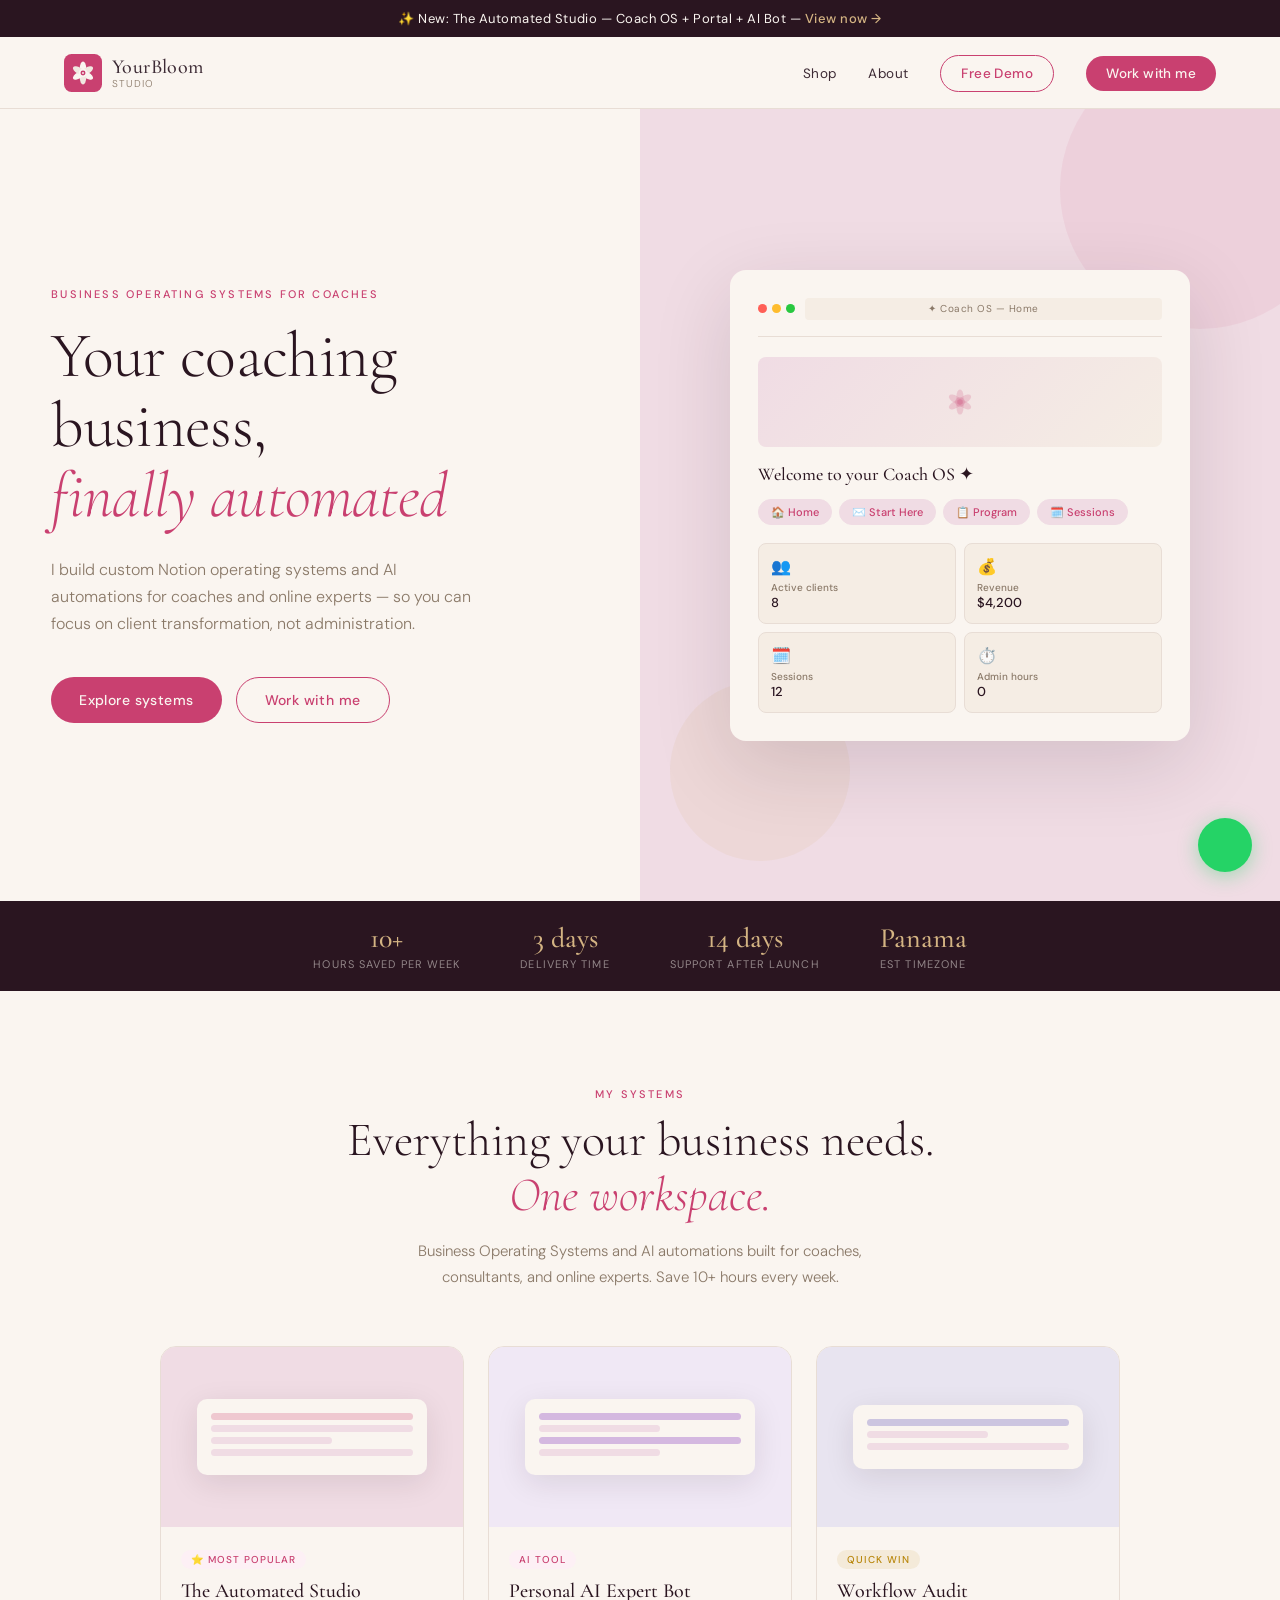
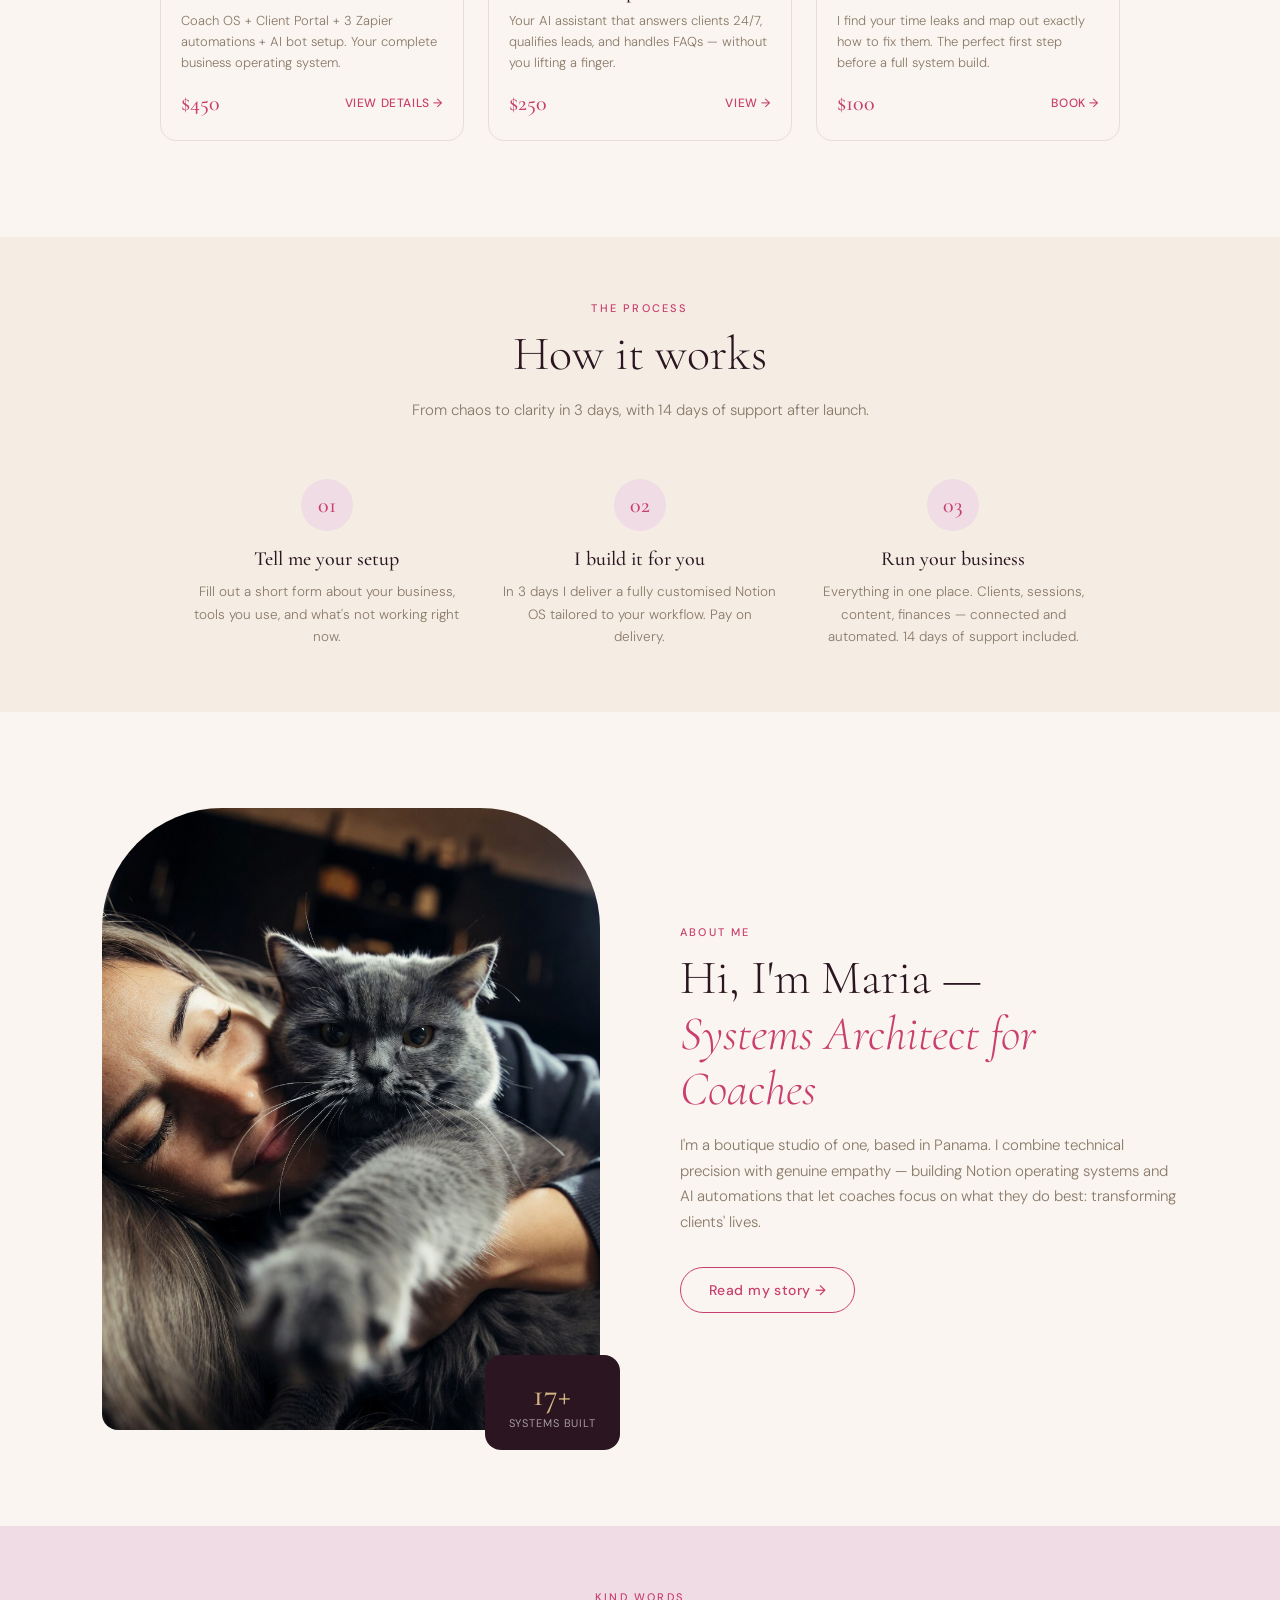
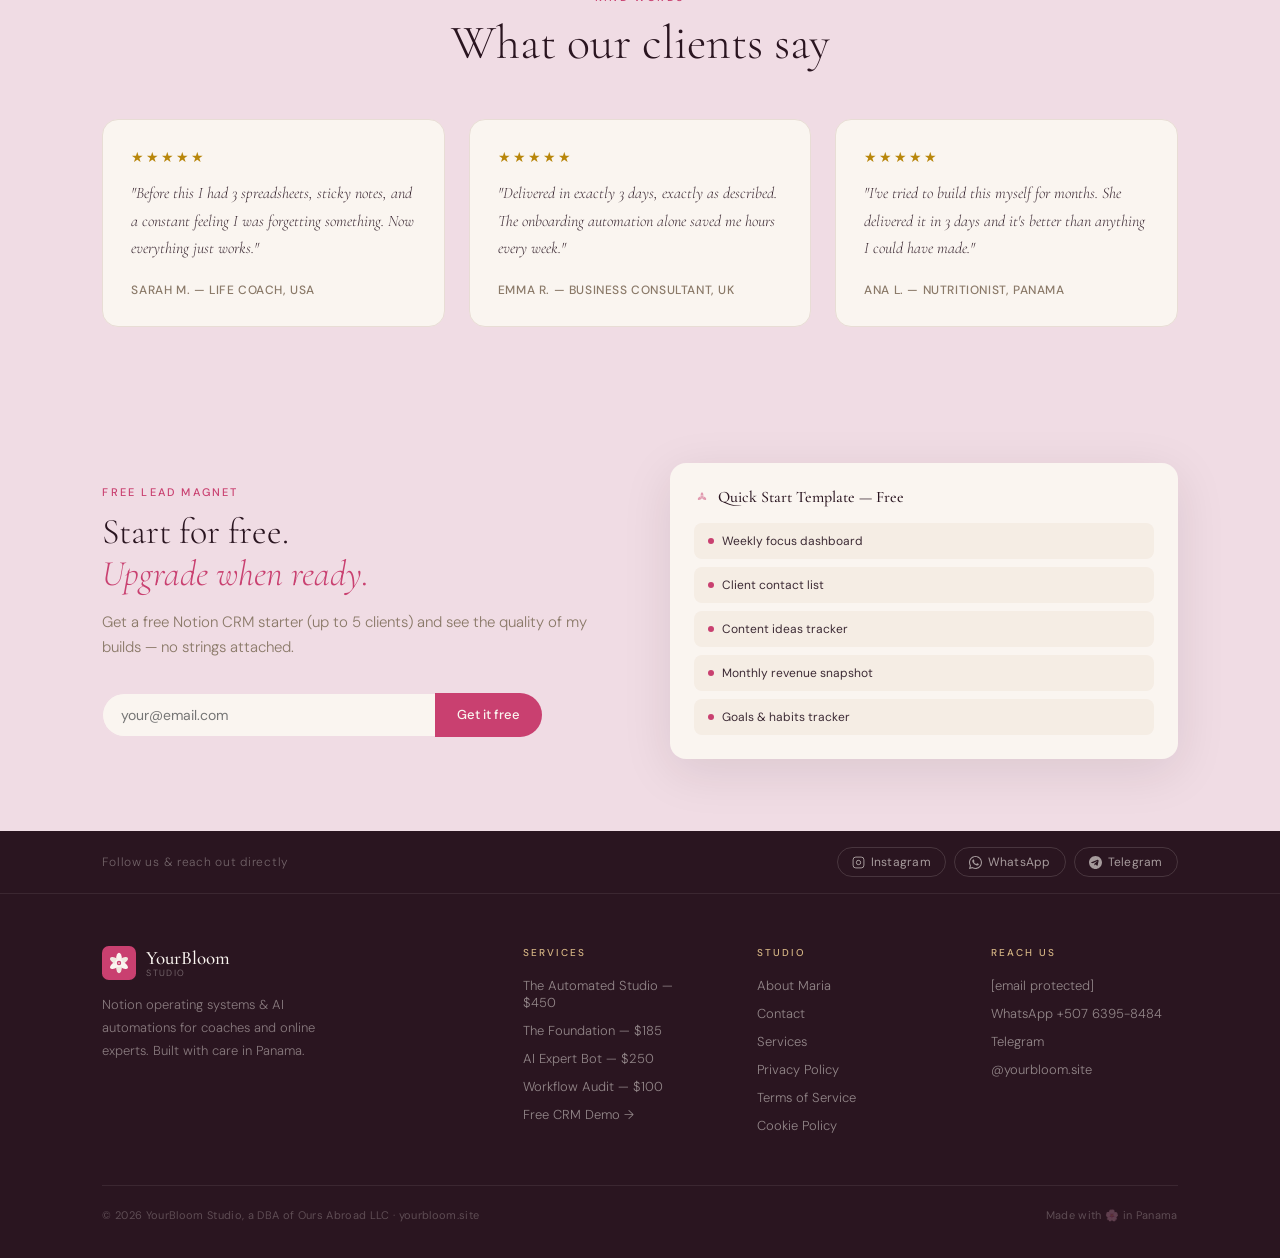
==== commit ecd19c5c: "Remove duplicate 'About Maria' link in footer Deleted a duplicated <a href="/about">About Maria</a> " ====
--- a/index.html
+++ b/index.html
@@ -2398,7 +2398,6 @@
         <div class="footer-col">
           <h4>Studio</h4>
           <a href="/about">About Maria</a>
-          <a href="/about">About Maria</a>
           <a href="/contact">Contact</a>
           <a href="/shop">Services</a>
           <a href="/privacy">Privacy Policy</a>
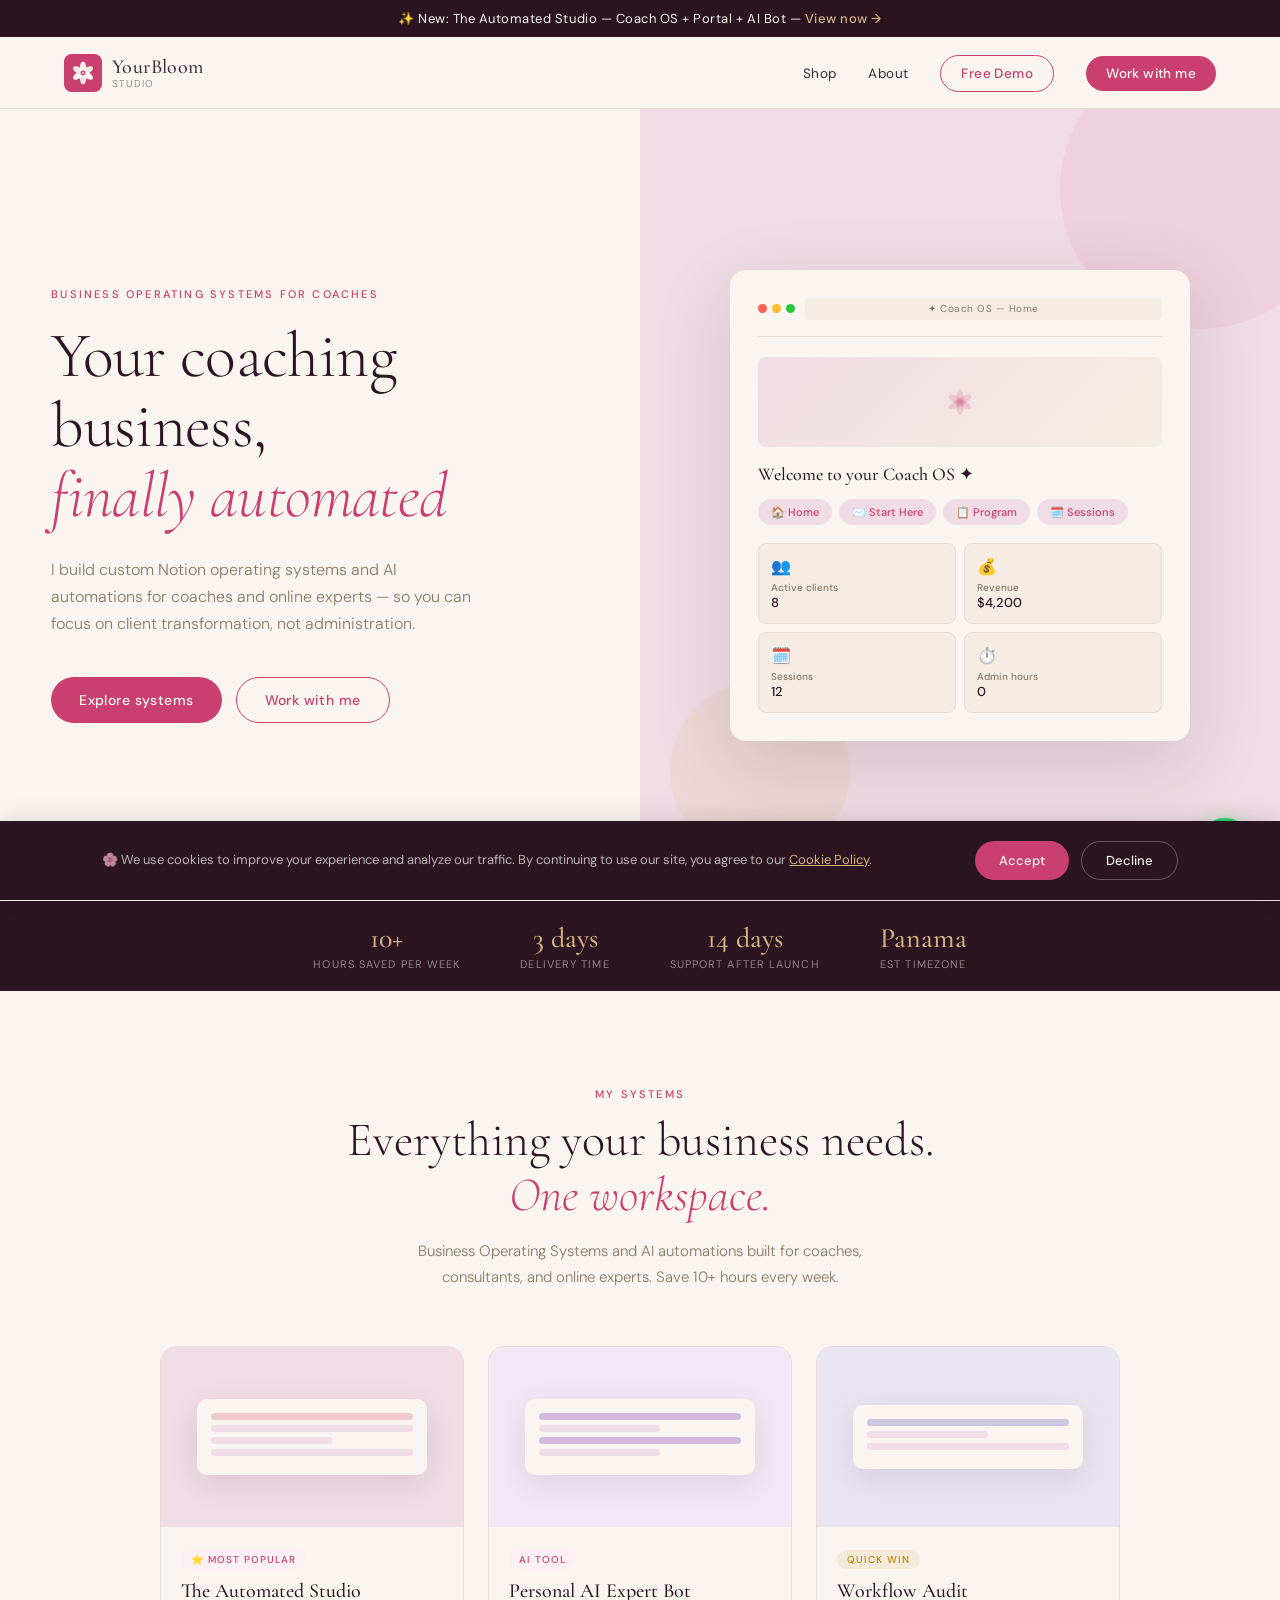
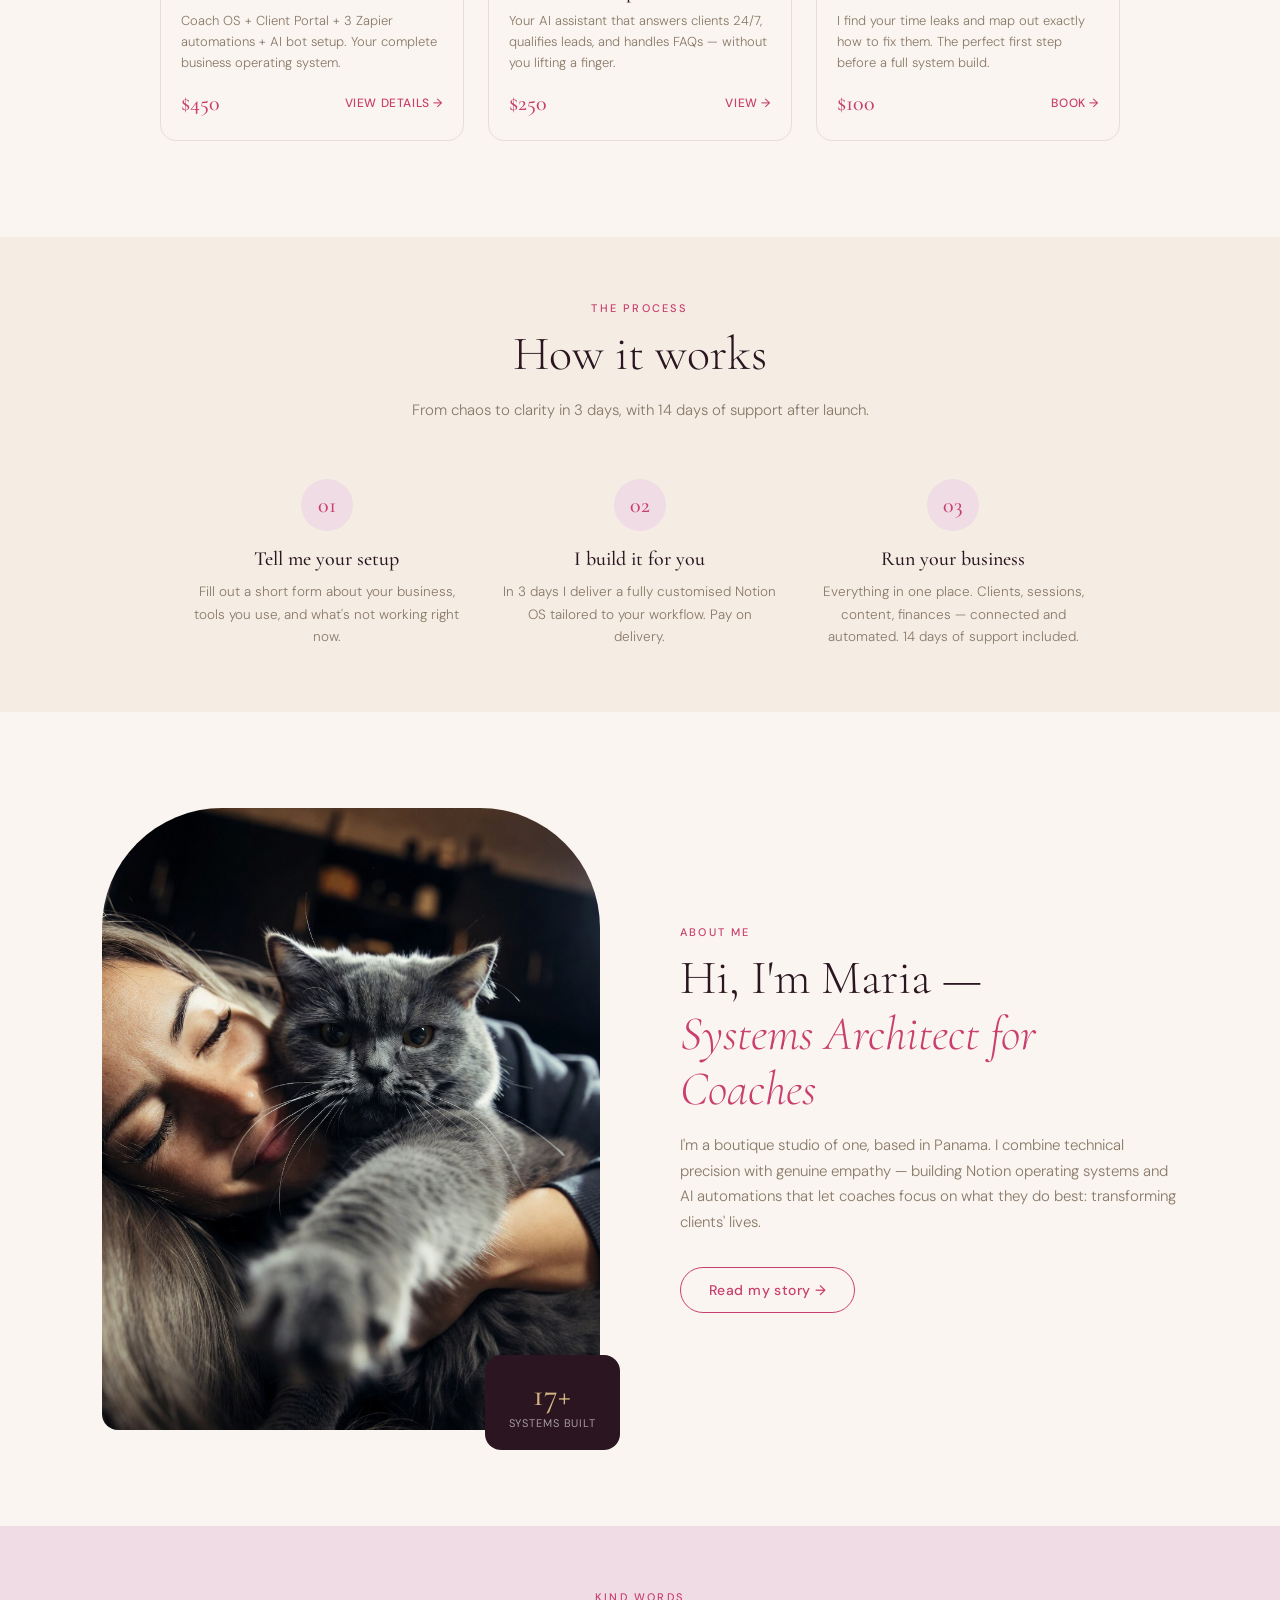
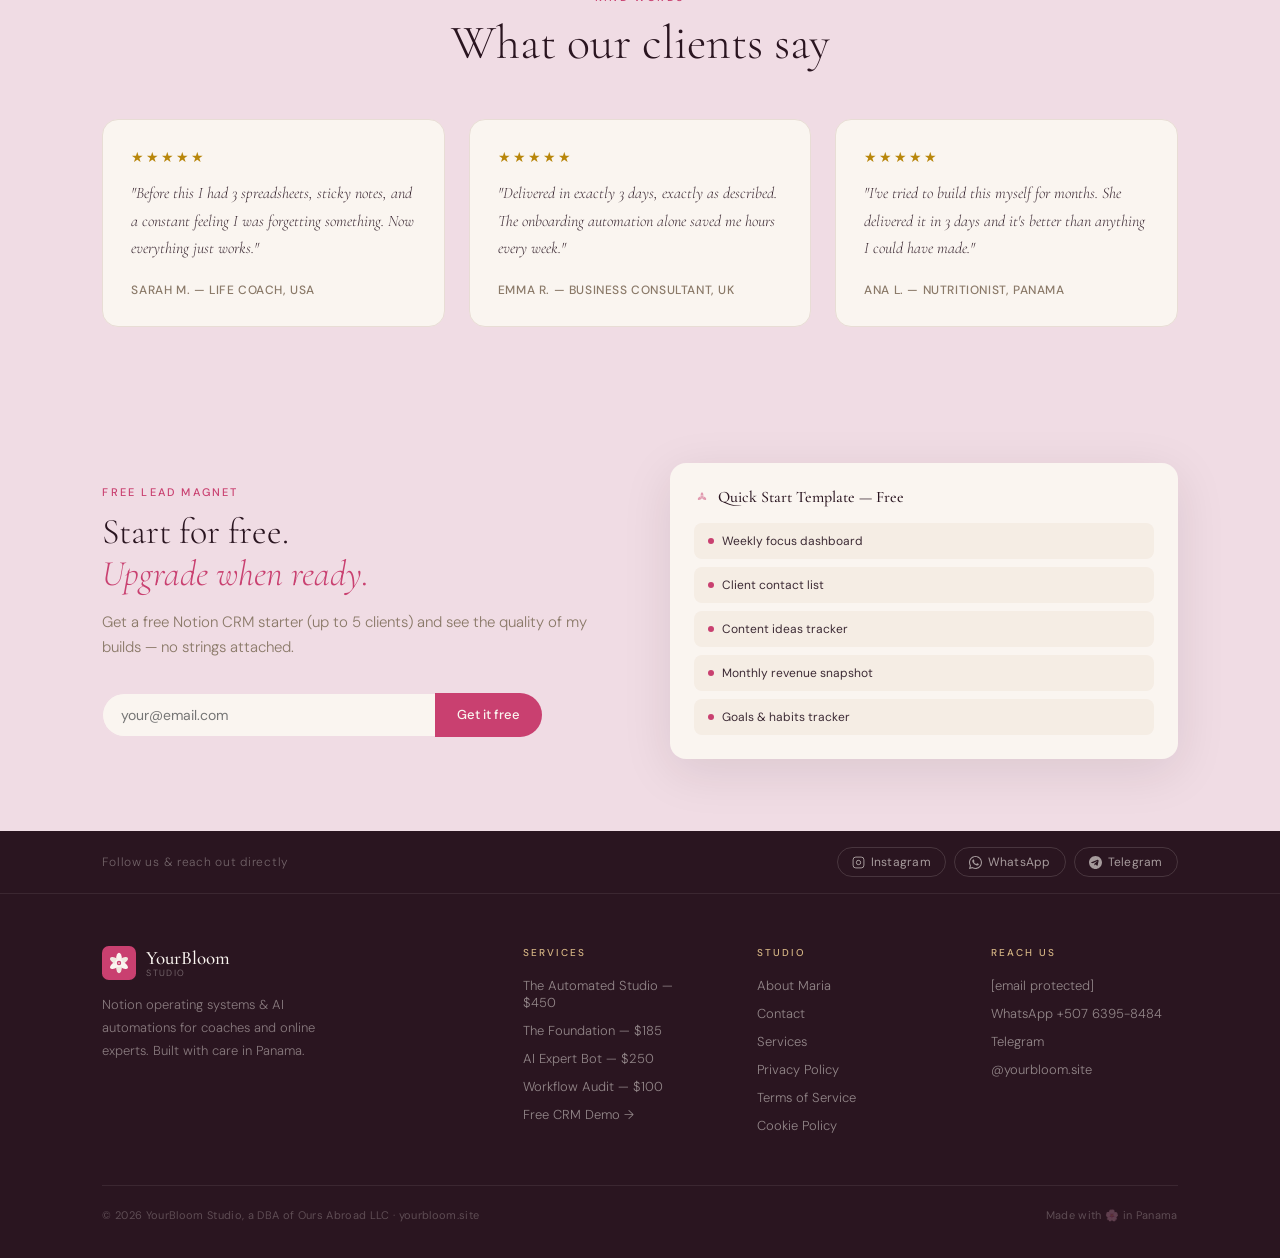
==== commit 7250ac18: "Add cookie consent banner to site pages Inject cookie consent banner markup, styling and client JS i" ====
--- a/index.html
+++ b/index.html
@@ -2469,5 +2469,158 @@
   <a href="https://wa.me/50763958484" target="_blank"
     style="position:fixed;bottom:28px;right:28px;width:54px;height:54px;background:#25D366;border-radius:50%;display:flex;align-items:center;justify-content:center;box-shadow:0 4px 20px rgba(37,211,102,.4);z-index:999;">
     <svg width="26" height="26" viewBox="0 0 24 24" fill="white">
-      <path
-        d="M17.472 14.382c-.297-.149-1.758-.867-2.03-.967-.273-.099-.471-.148-.67.15-.197.297-.767.966-.94 1.164-.173.199-.347.223-.644.075-.297-.15-1.255-.463-2.39-1.475-.883-.788-1.48-1.761-1.653-2.059-.173-.297-.018-.458.13-.606.134-.133.298-.347.446-.52.149-.174.198-.298.298-.497.099-.198.05-.371-.025-.52-.075-.149-.669-1.612-.916-2.207-.242-.579-.487-.5-.669-.51-.173-.008-.371-.01-.57-.01-.198 0-.52.074-.792.372-.272.297-1.04 1.016-1.04 2.479 0 1.462 1.065 2.875 1.213 3.074.149.198 2.096 3.2 5.077 4.487.709.306 1.262.489 1.694.625.712.227 1.36.195 1.871.118.571-.085 1.758-.719 2.006-1.413.248-.694.248-1.289.173-1.+      <path d="M17.472 14.382c-.297-.149-1.758-.867-2.03-.967-.273-.099-.471-.148-.67.15-.197.297-.767.966-.94 1.164-.173.199-.347.223-.644.075-.297-.15-1.255-.463-2.39-1.475-.883-.788-1.48-1.761-1.653-2.059-.173-.297-.018-.458.13-.606.134-.133.298-.347.446-.52.149-.174.198-.298.298-.497.099-.198.05-.371-.025-.52-.075-.149-.669-1.612-.916-2.207-.242-.579-.487-.5-.669-.51-.173-.008-.371-.01-.57-.01-.198 0-.52.074-.792.372-.272.297-1.04 1.016-1.04 2.479 0 1.462 1.065 2.875 1.213 3.074.149.198 2.096 3.2 5.077 4.487.709.306 1.262.489 1.694.625.712.227 1.36.195 1.871.118.571-.085 1.758-.719 2.006-1.413.248-.694.248-1.289.173-1.413-.074-.124-.272-.198-.57-.347zM12 0C5.373 0 0 5.373 0 12c0 2.108.549 4.086 1.512 5.8L0 24l6.362-1.489A11.945 11.945 0 0012 24c6.627 0 12-5.373 12-12S18.627 0 12 0zm0 22c-1.85 0-3.586-.5-5.083-1.373l-.362-.214-3.777.885.924-3.671-.235-.376A9.952 9.952 0 012 12C2 6.477 6.477 2 12 2s10 4.477 10 10-4.477 10-10 10z"/>
+    </svg>
+  </a>
+
+  <!-- Cookie Consent Banner -->
+<div id="cookie-banner" class="cookie-banner">
+  <div class="cookie-banner-content">
+    <p>
+      🌸 We use cookies to improve your experience and analyze our traffic. 
+      By continuing to use our site, you agree to our <a href="/cookies">Cookie Policy</a>.
+    </p>
+    <div class="cookie-banner-buttons">
+      <button onclick="acceptCookies()" class="cookie-btn-primary">Accept</button>
+      <button onclick="declineCookies()" class="cookie-btn-secondary">Decline</button>
+    </div>
+  </div>
+</div>
+
+<style>
+  .cookie-banner {
+    position: fixed;
+    bottom: 0;
+    left: 0;
+    right: 0;
+    background: var(--deep);
+    color: var(--cream);
+    padding: 20px 8%;
+    box-shadow: 0 -4px 20px rgba(0,0,0,0.1);
+    z-index: 9999;
+    display: none;
+    animation: slideUp 0.3s ease-out;
+  }
+
+  .cookie-banner.show {
+    display: block;
+  }
+
+  .cookie-banner-content {
+    max-width: 1200px;
+    margin: 0 auto;
+    display: flex;
+    align-items: center;
+    justify-content: space-between;
+    gap: 24px;
+    flex-wrap: wrap;
+  }
+
+  .cookie-banner p {
+    font-size: 13px;
+    line-height: 1.6;
+    color: rgba(250, 245, 240, .7);
+    margin: 0;
+    flex: 1;
+    min-width: 200px;
+  }
+
+  .cookie-banner a {
+    color: var(--tan);
+    text-decoration: underline;
+  }
+
+  .cookie-banner-buttons {
+    display: flex;
+    gap: 12px;
+  }
+
+  .cookie-btn-primary,
+  .cookie-btn-secondary {
+    padding: 10px 24px;
+    border-radius: 24px;
+    font-size: 13px;
+    font-weight: 500;
+    cursor: pointer;
+    border: none;
+    transition: all .2s;
+    font-family: 'DM Sans', sans-serif;
+  }
+
+  .cookie-btn-primary {
+    background: var(--rose);
+    color: var(--cream);
+  }
+
+  .cookie-btn-primary:hover {
+    background: var(--rose-light);
+  }
+
+  .cookie-btn-secondary {
+    background: transparent;
+    color: var(--cream);
+    border: 1.5px solid rgba(250, 245, 240, .3);
+  }
+
+  .cookie-btn-secondary:hover {
+    border-color: var(--tan);
+    color: var(--tan);
+  }
+
+  @keyframes slideUp {
+    from {
+      transform: translateY(100%);
+      opacity: 0;
+    }
+    to {
+      transform: translateY(0);
+      opacity: 1;
+    }
+  }
+
+  @media (max-width: 768px) {
+    .cookie-banner-content {
+      flex-direction: column;
+      text-align: center;
+    }
+    
+    .cookie-banner-buttons {
+      width: 100%;
+      justify-content: center;
+    }
+  }
+</style>
+
+<script>
+  // Показываем баннер, если согласие ещё не дано
+  if (!localStorage.getItem('cookie_consent')) {
+    setTimeout(function() {
+      document.getElementById('cookie-banner').classList.add('show');
+    }, 1000); // Показываем через 1 секунду
+  }
+
+  function acceptCookies() {
+    localStorage.setItem('cookie_consent', 'accepted');
+    document.getElementById('cookie-banner').classList.remove('show');
+    // Здесь можно инициализировать Google Analytics и другие скрипты
+    if (typeof gtag !== 'undefined') {
+      gtag('consent', 'update', {
+        'analytics_storage': 'granted'
+      });
+    }
+  }
+
+  function declineCookies() {
+    localStorage.setItem('cookie_consent', 'declined');
+    document.getElementById('cookie-banner').classList.remove('show');
+    // Отключаем аналитику
+    if (typeof gtag !== 'undefined') {
+      gtag('consent', 'update', {
+        'analytics_storage': 'denied'
+      });
+    }
+  }
+</script>
+
+</body>
+</html>
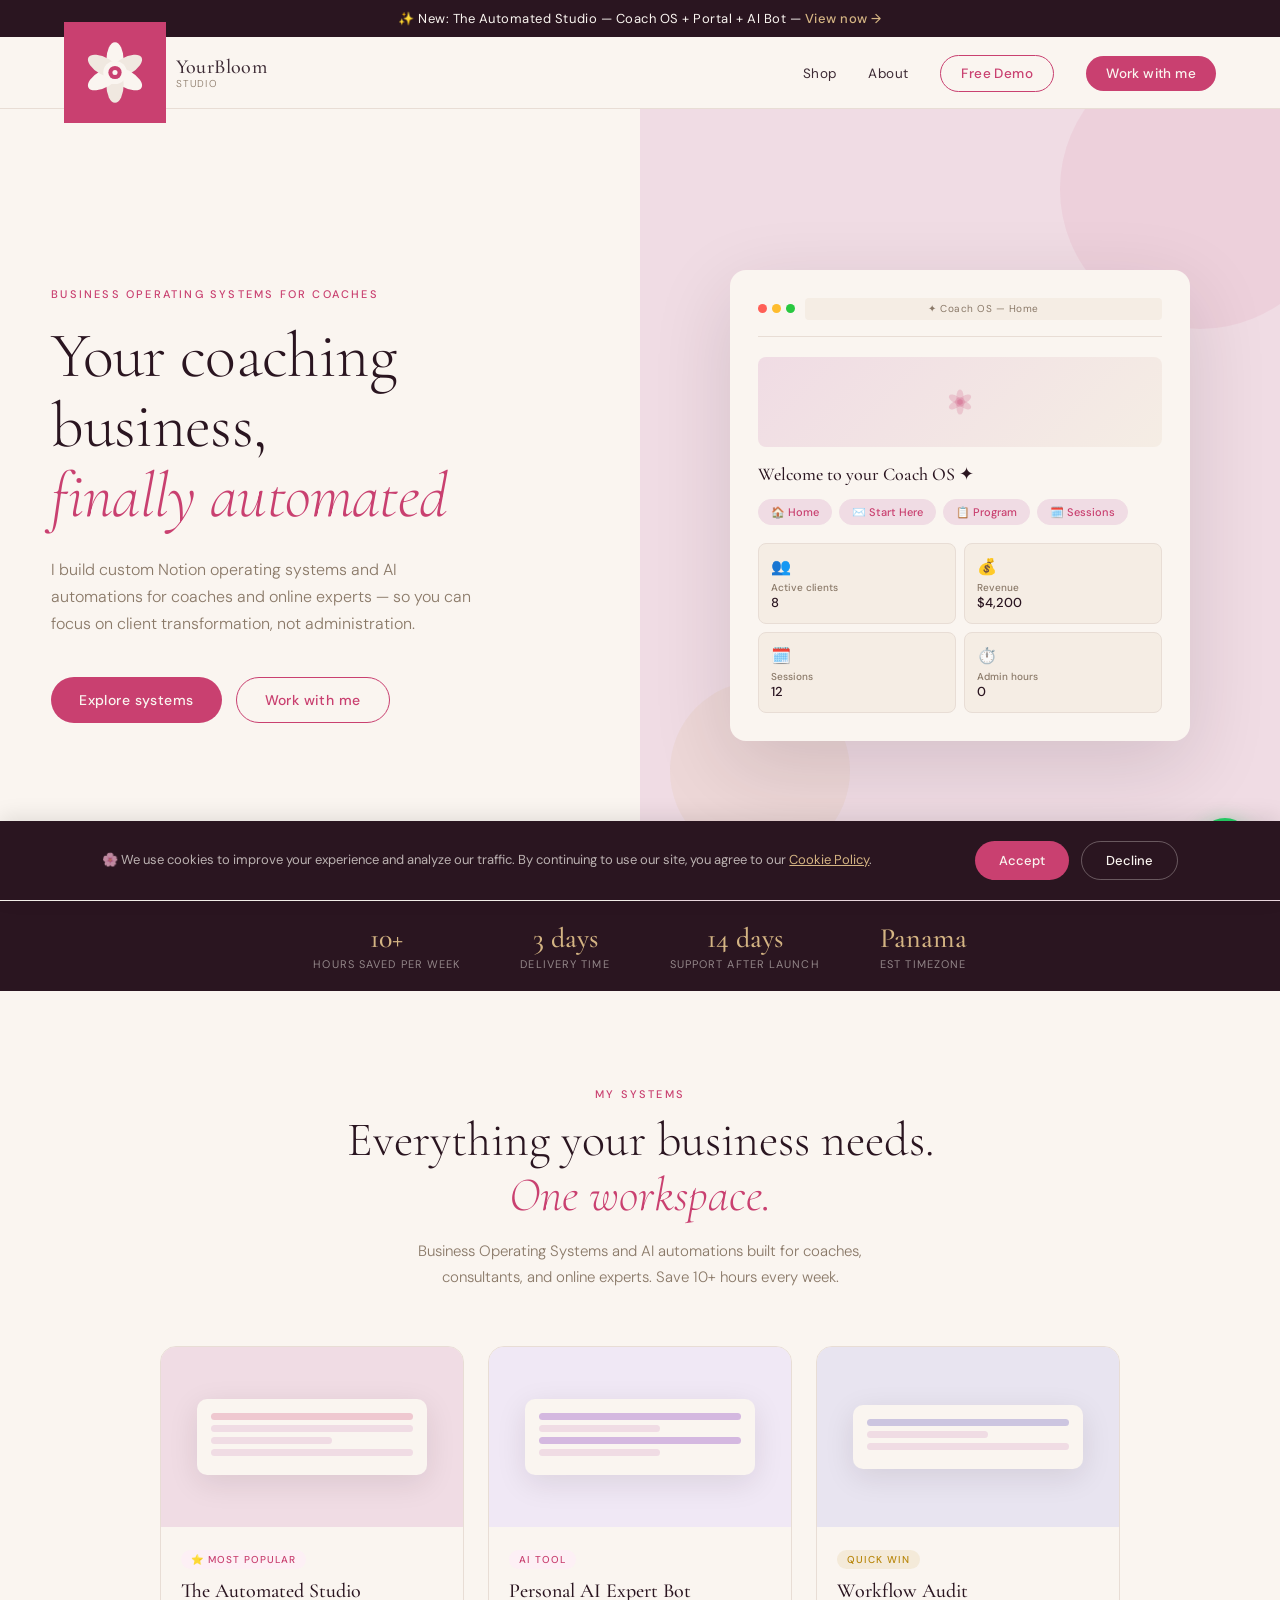
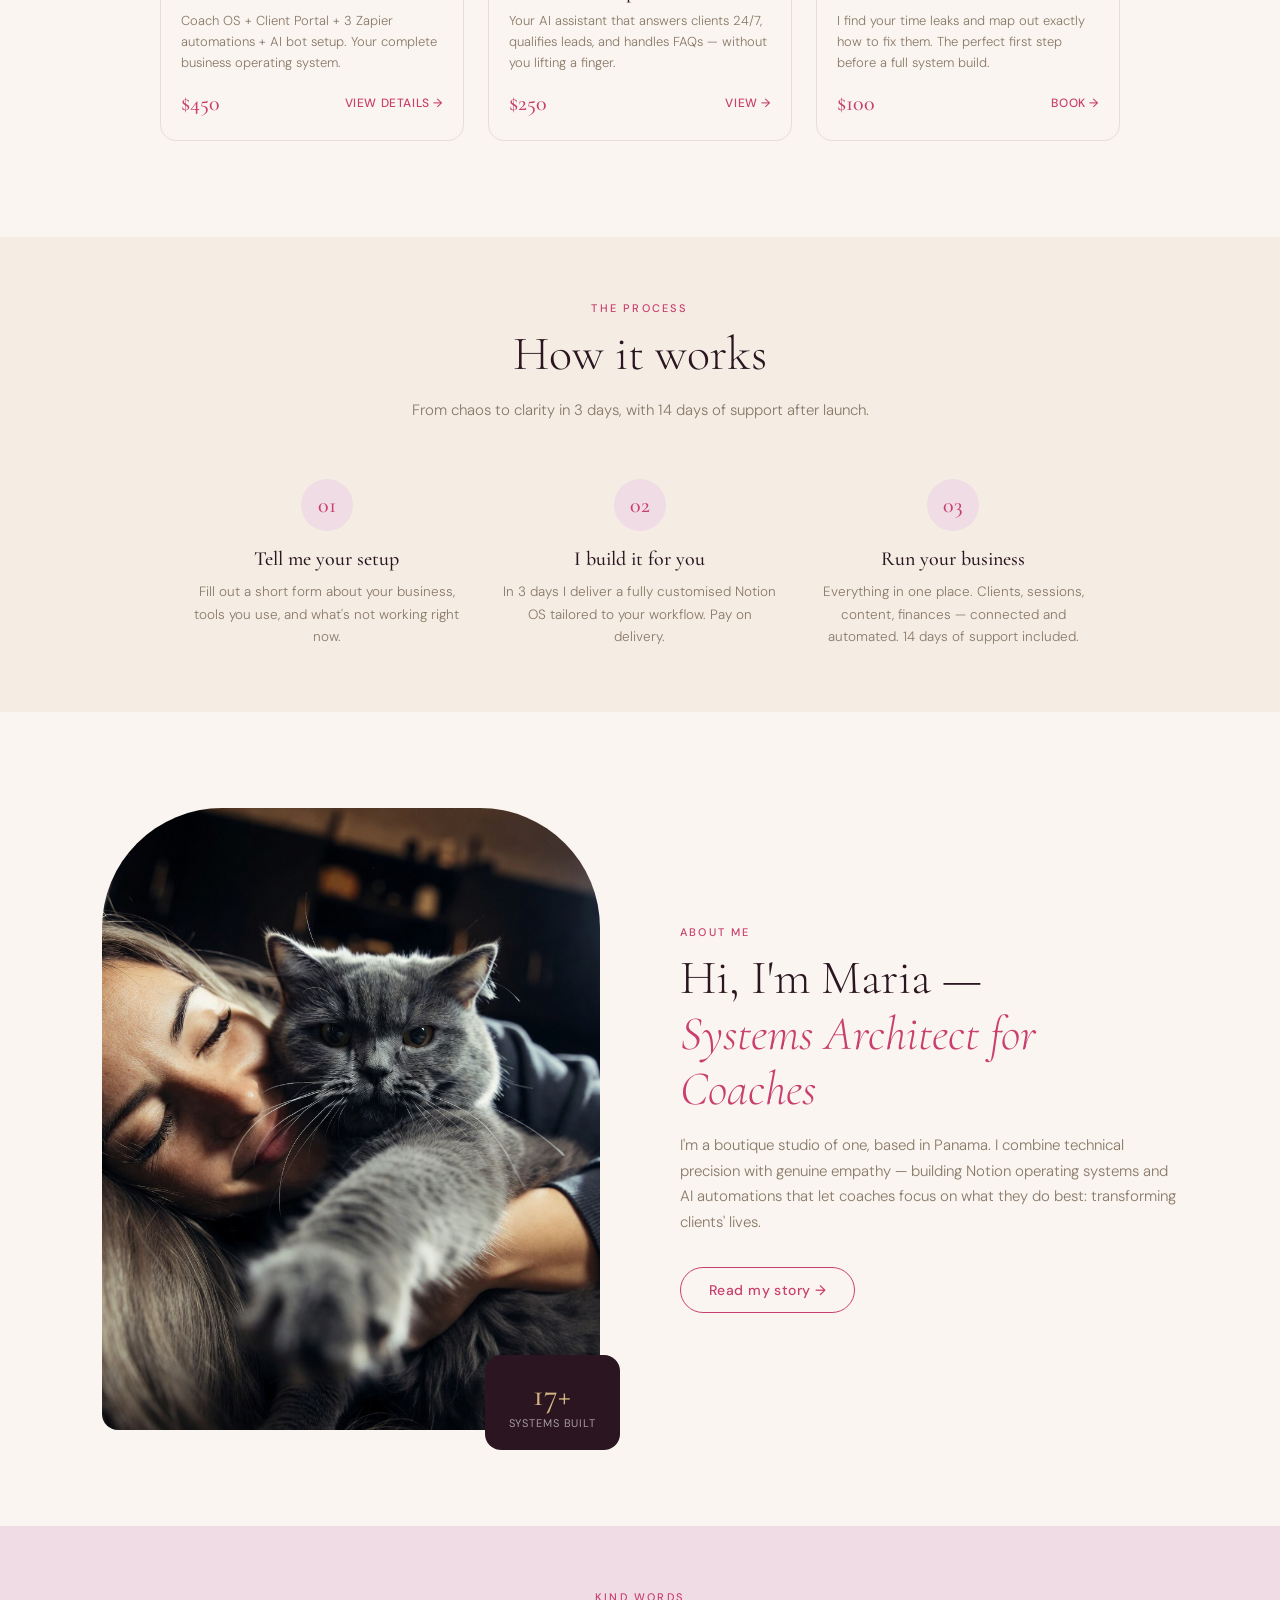
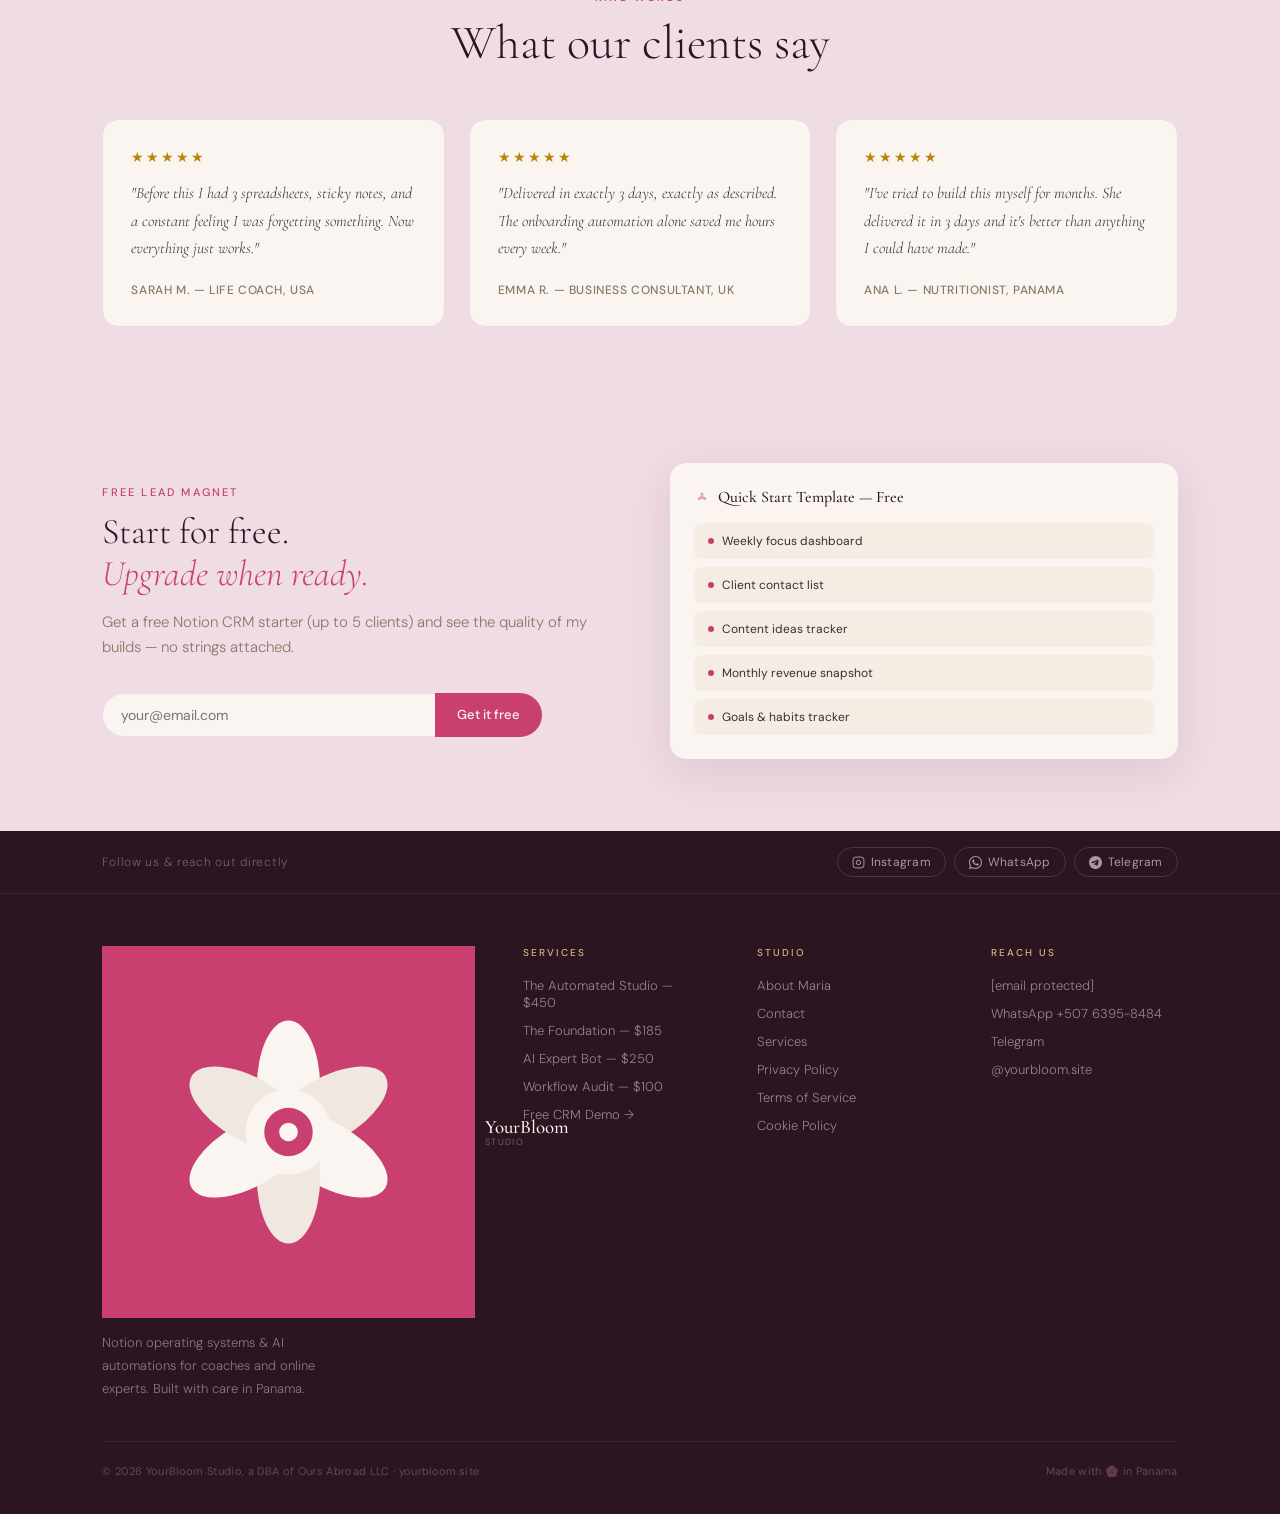
==== commit 64917573: "Add favicon and replace inline SVGs/pages Add a standalone favicon.svg and update index.html to refe" ====
--- a/index.html
+++ b/index.html
@@ -23,7 +23,7 @@
   </script>
 
   <link rel="icon" type="image/svg+xml"
-    href="data:image/svg+xml,%3Csvg xmlns='http://www.w3.org/2000/svg' viewBox='0 0 400 400'%3E%3Crect width='400' height='400' fill='%23c94070'/%3E%3Cellipse cx='200' cy='152' rx='34' ry='72' fill='%23faf5f0'/%3E%3Cellipse cx='200' cy='152' rx='34' ry='72' fill='%23f0e8e0' transform='rotate(60 200 200)'/%3E%3Cellipse cx='200' cy='152' rx='34' ry='72' fill='%23faf5f0' transform='rotate(120 200 200)'/%3E%3Cellipse cx='200' cy='152' rx='34' ry='72' fill='%23f0e8e0' transform='rotate(180 200 200)'/%3E%3Cellipse cx='200' cy='152' rx='34' ry='72' fill='%23faf5f0' transform='rotate(240 200 200)'/%3E%3Cellipse cx='200' cy='152' rx='34' ry='72' fill='%23f0e8e0' transform='rotate(300 200 200)'/%3E%3Ccircle cx='200' cy='200' r='46' fill='%23faf5f0'/%3E%3Ccircle cx='200' cy='200' r='26' fill='%23c94070'/%3E%3Ccircle cx='200' cy='200' r='10' fill='%23faf5f0'/%3E%3C/svg%3E">
+    href="/favicon.svg">
   <link
     href="https://fonts.googleapis.com/css2?family=Cormorant+Garamond:ital,wght@0,300;0,400;0,500;0,600;1,300;1,400&family=DM+Sans:wght@300;400;500&display=swap"
     rel="stylesheet">
@@ -1552,18 +1552,7 @@
   <!-- NAV -->
   <nav>
     <a class="nav-logo" href="/">
-      <svg viewBox="0 0 400 400" xmlns="http://www.w3.org/2000/svg">
-        <rect width="400" height="400" fill="#c94070" rx="80" />
-        <ellipse cx="200" cy="152" rx="34" ry="72" fill="#faf5f0" />
-        <ellipse cx="200" cy="152" rx="34" ry="72" fill="#f0e8e0" transform="rotate(60 200 200)" />
-        <ellipse cx="200" cy="152" rx="34" ry="72" fill="#faf5f0" transform="rotate(120 200 200)" />
-        <ellipse cx="200" cy="152" rx="34" ry="72" fill="#f0e8e0" transform="rotate(180 200 200)" />
-        <ellipse cx="200" cy="152" rx="34" ry="72" fill="#faf5f0" transform="rotate(240 200 200)" />
-        <ellipse cx="200" cy="152" rx="34" ry="72" fill="#f0e8e0" transform="rotate(300 200 200)" />
-        <circle cx="200" cy="200" r="46" fill="#faf5f0" />
-        <circle cx="200" cy="200" r="26" fill="#c94070" />
-        <circle cx="200" cy="200" r="10" fill="#faf5f0" />
-      </svg>
+      <img src="/favicon.svg" alt="">
       <div class="nav-logo-text">
         YourBloom
         <span>Studio</span>
@@ -1573,7 +1562,7 @@
      <li><a href="/shop">Shop</a></li>
      <li><a href="/about">About</a></li>
      <li><a
-      href="https://alabaster-plum-6a3.notion.site/YourBloom-Studio-Notion-Business-OS-Demo-327918c7e1f181e69a70ca6582e3da64?pvs=74"
+      href="https://tough-clave-62a.notion.site/YourBloom-Quick-Start-34982765f3338012bfe6db6014c68ff3"
       target="_blank" class="nav-cta"
       style="background:transparent;border:1.5px solid var(--rose);color:var(--rose) !important;">Free Demo</a></li>
      <li><a href="/contact" class="nav-cta">Work with me</a></li>
@@ -1869,464 +1858,6 @@
       </section>
 
     </div><!-- /home -->
-
-
-    <!-- ═══════════════ SHOP PAGE ═══════════════ -->
-    <div class="page" id="page-shop">
-
-      <div class="shop-hero">
-        <p class="section-eyebrow">Services & Systems</p>
-        <h1 class="section-title">Business Operating Systems<br><em>& AI Automations</em></h1>
-        <p class="section-sub">Done-for-you Notion workspaces and AI tools built for coaches and online experts. Delivered in 3 days. 14 days support included.
-        </p>
-      </div>
-
-      <div class="filter-bar">
-        <button class="filter-btn active" data-filter="all">All</button>
-        <button class="filter-btn" data-filter="coaching">Coaching OS</button>
-        <button class="filter-btn" data-filter="ai tools">AI Tools</button>
-        <button class="filter-btn" data-filter="content">Content</button>
-        <button class="filter-btn" data-filter="audit">Quick Wins</button>
-        <button class="filter-btn" data-filter="free">Free</button>
-      </div>
-
-      <section class="section">
-        <div class="products-grid">
-
-          <!-- ── THE AUTOMATED STUDIO (flagship) ── -->
-          <div class="product-card" data-category="coaching">
-            <div class="card-preview preview-bundle">
-              <div class="pb-label">The Automated Studio</div>
-              <div class="pb-row"><span class="pb-check">✓</span> Coach OS (CRM, Sessions, Finance)</div>
-              <div class="pb-row"><span class="pb-check">✓</span> Client Portal</div>
-              <div class="pb-row"><span class="pb-check">✓</span> 3 Zapier Automations</div>
-              <div class="pb-row"><span class="pb-check">✓</span> AI Bot Setup</div>
-              <div class="pb-save">⭐ Best Value</div>
-            </div>
-            <div class="product-body">
-              <span class="product-tag">⭐ Flagship</span>
-              <h3 class="product-name">The Automated Studio</h3>
-              <p class="product-desc">Your complete business operating system. Coach OS + Client Portal + 3 Zapier automations + AI bot. Save 10+ hours every week.</p>
-              <div class="product-footer">
-                <span class="product-price">$450</span>
-                <span class="product-link">View details →</span>
-              </div>
-            </div>
-          </div>
-
-          <!-- ── THE FOUNDATION ── -->
-          <div class="product-card" data-category="coaching">
-            <div class="card-preview preview-coach">
-              <div class="pc-label">The Foundation</div>
-              <div class="pc-row"><span>👥 Client CRM</span><span>✓</span></div>
-              <div class="pc-row"><span>📝 Session Tracker</span><span>✓</span></div>
-              <div class="pc-row"><span>💰 Finance Dashboard</span><span>✓</span></div>
-              <div class="pc-row"><span>🎁 Client Portal</span><span>✓</span></div>
-              <div class="pc-badge">Coach OS + Portal</div>
-            </div>
-            <div class="product-body">
-              <span class="product-tag">Most Popular</span>
-              <h3 class="product-name">The Foundation</h3>
-              <p class="product-desc">Coach OS core system + branded client portal. CRM, session tracker, onboarding, finance dashboard — all connected.</p>
-              <div class="product-footer">
-                <span class="product-price">$185</span>
-                <span class="product-link">View details →</span>
-              </div>
-            </div>
-          </div>
-
-          <!-- ── THE CONTENT MASTER ── -->
-          <div class="product-card" data-category="content">
-            <div class="card-preview preview-content">
-              <div class="pct-label">The Content Master</div>
-              <div class="pct-week">
-                <div class="pct-day on">M</div>
-                <div class="pct-day on">T</div>
-                <div class="pct-day on">W</div>
-                <div class="pct-day on">T</div>
-                <div class="pct-day on">F</div>
-                <div class="pct-day">S</div>
-                <div class="pct-day">S</div>
-              </div>
-              <div class="pct-text">1 video → 10 posts + article + email sequence. AI prompts built in for every platform.</div>
-            </div>
-            <div class="product-body">
-              <span class="product-tag">Content</span>
-              <h3 class="product-name">The Content Master</h3>
-              <p class="product-desc">Coach OS + AI content repurposing system + social media pack. Turn 1 piece of content into 10+ touchpoints automatically.</p>
-              <div class="product-footer">
-                <span class="product-price">$220</span>
-                <span class="product-link">View details →</span>
-              </div>
-            </div>
-          </div>
-
-          <!-- ── PERSONAL AI EXPERT BOT ── -->
-          <div class="product-card" data-category="ai tools">
-            <div class="card-preview preview-content">
-              <div class="pct-label">AI Expert Bot</div>
-              <div class="pct-week">
-                <div class="pct-day on">M</div>
-                <div class="pct-day on">T</div>
-                <div class="pct-day on">W</div>
-                <div class="pct-day on">T</div>
-                <div class="pct-day on">F</div>
-                <div class="pct-day on">S</div>
-                <div class="pct-day on">S</div>
-              </div>
-              <div class="pct-text">Answers clients 24/7, qualifies leads, and handles FAQs — trained on your voice and methods.</div>
-            </div>
-            <div class="product-body">
-              <span class="product-tag">AI Tool</span>
-              <h3 class="product-name">Personal AI Expert Bot</h3>
-              <p class="product-desc">Your AI assistant that answers clients 24/7 — trained on your voice, methods, and FAQs. No more repetitive messages.</p>
-              <div class="product-footer">
-                <span class="product-price">$250</span>
-                <span class="product-link">View details →</span>
-              </div>
-            </div>
-          </div>
-
-          <!-- ── AI CONTENT REPURPOSING ── -->
-          <div class="product-card" data-category="content ai tools">
-            <div class="card-preview preview-content">
-              <div class="pct-label">Content Repurposing</div>
-              <div class="pct-week">
-                <div class="pct-day on">M</div>
-                <div class="pct-day on">T</div>
-                <div class="pct-day on">W</div>
-                <div class="pct-day">T</div>
-                <div class="pct-day">F</div>
-                <div class="pct-day">S</div>
-                <div class="pct-day">S</div>
-              </div>
-              <div class="pct-text">1 video → 10 posts + blog article + email sequence. Write less. Publish more.</div>
-            </div>
-            <div class="product-body">
-              <span class="product-tag">AI Tool</span>
-              <h3 class="product-name">AI Content Repurposing System</h3>
-              <p class="product-desc">Turn 1 video into 10 posts + an article + an email sequence. Built-in AI prompts for IG, TikTok, LinkedIn, and email.</p>
-              <div class="product-footer">
-                <span class="product-price">$150</span>
-                <span class="product-link">View details →</span>
-              </div>
-            </div>
-          </div>
-
-          <!-- ── AI EMAIL SEQUENCE ── -->
-          <div class="product-card" data-category="ai tools">
-            <div class="card-preview preview-portal">
-              <div class="pp-label">AI Email Sequence</div>
-              <div class="pp-item"><div class="pp-dot"></div>✉️ Welcome email</div>
-              <div class="pp-item"><div class="pp-dot"></div>📖 Value email #1</div>
-              <div class="pp-item"><div class="pp-dot"></div>🎯 Case study email</div>
-              <div class="pp-item"><div class="pp-dot"></div>💌 Sales email</div>
-              <div class="pp-item"><div class="pp-dot"></div>🔄 Follow-up email</div>
-            </div>
-            <div class="product-body">
-              <span class="product-tag">AI Tool</span>
-              <h3 class="product-name">AI Sales Email Sequence</h3>
-              <p class="product-desc">Personalised, AI-powered email sequences that nurture leads and convert — written in your voice, ready to send.</p>
-              <div class="product-footer">
-                <span class="product-price">$45</span>
-                <span class="product-link">View details →</span>
-              </div>
-            </div>
-          </div>
-
-          <!-- ── WORKFLOW AUDIT ── -->
-          <div class="product-card" data-category="audit">
-            <div class="card-preview preview-coach">
-              <div class="pc-label">Workflow Audit</div>
-              <div class="pc-row"><span>⏱️ Time leaks found</span><span>✓</span></div>
-              <div class="pc-row"><span>🔧 Fix map</span><span>✓</span></div>
-              <div class="pc-row"><span>🤖 Automation plan</span><span>✓</span></div>
-              <div class="pc-badge">Perfect first step</div>
-            </div>
-            <div class="product-body">
-              <span class="product-tag" style="background:rgba(184,134,11,.1);color:var(--gold)">Quick Win</span>
-              <h3 class="product-name">Workflow Audit</h3>
-              <p class="product-desc">I audit your current workflow, identify time leaks, and give you a clear action plan. The perfect entry point before a full system build.</p>
-              <div class="product-footer">
-                <span class="product-price">$100</span>
-                <span class="product-link">Book now →</span>
-              </div>
-            </div>
-          </div>
-
-          <!-- ── SMART LEAD QUALIFIER ── -->
-          <div class="product-card" data-category="audit ai tools">
-            <div class="card-preview preview-portal">
-              <div class="pp-label">Lead Qualifier</div>
-              <div class="pp-item"><div class="pp-dot"></div>📋 Pre-call questionnaire</div>
-              <div class="pp-item"><div class="pp-dot"></div>🤖 AI qualification scoring</div>
-              <div class="pp-item"><div class="pp-dot"></div>📊 Auto brief for coach</div>
-              <div class="pp-item"><div class="pp-dot"></div>❌ Filters unfit leads</div>
-            </div>
-            <div class="product-body">
-              <span class="product-tag" style="background:rgba(184,134,11,.1);color:var(--gold)">Quick Win</span>
-              <h3 class="product-name">Smart Lead Qualifier</h3>
-              <p class="product-desc">AI-powered pre-call screening that filters unfit leads and prepares a brief for every discovery call. Stop wasting time on the wrong clients.</p>
-              <div class="product-footer">
-                <span class="product-price">$75</span>
-                <span class="product-link">View details →</span>
-              </div>
-            </div>
-          </div>
-
-          <!-- ── FREE TEMPLATE ── -->
-          <div class="product-card" data-category="free">
-            <div class="card-preview preview-free">
-              <div class="pf-label">Quick Start CRM — Free</div>
-              <div class="pf-item"><div class="pf-dot"></div>Client contact list (up to 5)</div>
-              <div class="pf-item"><div class="pf-dot"></div>Weekly focus dashboard</div>
-              <div class="pf-item"><div class="pf-dot"></div>Content ideas tracker</div>
-              <div class="pf-item"><div class="pf-dot"></div>Monthly revenue snapshot</div>
-            </div>
-            <div class="product-body">
-              <span class="product-tag" style="background:rgba(40,167,69,.1);color:#28a745">Free</span>
-              <h3 class="product-name">Quick Start CRM</h3>
-              <p class="product-desc">A free Notion CRM starter for up to 5 clients. Get a taste of my build quality — no strings attached.</p>
-              <div class="product-footer">
-                <span class="product-price free">Free</span>
-                <a class="product-link" href="https://alabaster-plum-6a3.notion.site/YourBloom-Studio-Notion-Business-OS-Demo-327918c7e1f181e69a70ca6582e3da64?pvs=74" target="_blank">Download →</a>
-              </div>
-            </div>
-          </div>
-
-        </div>
-      </section>
-
-      <section class="section-sm" style="background: var(--deep); text-align: center;">
-        <p class="section-eyebrow" style="color: var(--tan);">Custom work</p>
-        <h2 class="section-title" style="color: var(--cream);">Need something <em style="color:var(--tan)">custom?</em>
-        </h2>
-        <p class="section-sub" style="color: rgba(250,245,240,.5);">If your hour is worth $100 and this system saves you 5 hours a week — it pays for itself in one week. Let's build it together.</p>
-        <a class="btn-primary" href="/contact" style="margin-top:8px">DM "COACH" on Instagram →</a>
-      </section>
-
-    </div><!-- /shop -->
-
-
-    <!-- ═══════════════ ABOUT PAGE ═══════════════ -->
-    <div class="page" id="page-about">
-
-      <div class="about-hero">
-        <div class="about-hero-content">
-          <p class="hero-eyebrow">My story</p>
-          <h1 class="hero-title">I build systems<br>so you can <em>focus</em></h1>
-          <p class="hero-sub">YourBloom Studio is a boutique studio of one, based in Panama. I build Notion operating systems and AI automations for coaches and online experts who want to run their business without the chaos.</p>
-        </div>
-        <div class="about-hero-img">
-          <svg viewBox="0 0 400 400" xmlns="http://www.w3.org/2000/svg">
-            <ellipse cx="200" cy="152" rx="34" ry="72" fill="#c94070" opacity=".4" />
-            <ellipse cx="200" cy="152" rx="34" ry="72" fill="#c94070" opacity=".3" transform="rotate(60 200 200)" />
-            <ellipse cx="200" cy="152" rx="34" ry="72" fill="#c94070" opacity=".4" transform="rotate(120 200 200)" />
-            <ellipse cx="200" cy="152" rx="34" ry="72" fill="#c94070" opacity=".3" transform="rotate(180 200 200)" />
-            <ellipse cx="200" cy="152" rx="34" ry="72" fill="#c94070" opacity=".4" transform="rotate(240 200 200)" />
-            <ellipse cx="200" cy="152" rx="34" ry="72" fill="#c94070" opacity=".3" transform="rotate(300 200 200)" />
-            <circle cx="200" cy="200" r="46" fill="#faf5f0" opacity=".6" />
-            <circle cx="200" cy="200" r="26" fill="#c94070" opacity=".5" />
-            <circle cx="200" cy="200" r="10" fill="#faf5f0" opacity=".8" />
-          </svg>
-        </div>
-      </div>
-
-      <section class="section">
-        <div class="about-split">
-          <div>
-            <h2 class="section-title" style="text-align:left; font-size:36px">Maria —<br><em>Systems Architect for Coaches</em></h2>
-            <p style="font-size:15px; line-height:1.8; color:var(--muted); margin-bottom:20px; font-weight:300">I relocated to Panama 4+ years ago and built YourBloom Studio as a boutique studio of one. My superpower is the rare combination of technical precision and genuine empathy — I understand both the systems side and the human side of running a coaching business.</p>
-            <p style="font-size:15px; line-height:1.8; color:var(--muted); font-weight:300">I build things that actually work: clean Notion operating systems you'll use every day, AI automations that save you 10+ hours every week, and tools that make running an online business feel calm instead of chaotic. Every system comes with 14 days of support after launch.</p>
-          </div>
-          <div>
-            <div style="background:var(--rose-pale); border-radius:120px 120px 16px 16px; aspect-ratio:4/5; display:flex; align-items:center; justify-content:center; overflow: hidden;">
-              <img src="about-me.jpg" alt="Maria" style="width: 100%; height: 100%; object-fit: cover;">
-            </div>
-          </div>
-        </div>
-      </section>
-
-      <section class="section-sm" style="background:var(--warm)">
-        <p class="section-eyebrow">What I stand for</p>
-        <h2 class="section-title">My values</h2>
-        <div class="values-grid" style="margin-top:48px">
-          <div class="value-card">
-            <div class="value-icon">
-              <svg width="20" height="20" viewBox="0 0 24 24" fill="none" stroke="#c94070" stroke-width="1.5">
-                <path d="M12 2l2.9 8.7H23l-7.4 5.4 2.8 8.7L12 19.4l-6.4 5.4 2.8-8.7L2 10.7h8.1z" />
-              </svg>
-            </div>
-            <h3 class="value-title">Simplicity first</h3>
-            <p class="value-desc">I build systems that are easy to actually use. If it's complicated, it won't get used. I always choose clarity over cleverness.</p>
-          </div>
-          <div class="value-card">
-            <div class="value-icon">
-              <svg width="20" height="20" viewBox="0 0 24 24" fill="none" stroke="#c94070" stroke-width="1.5">
-                <circle cx="12" cy="12" r="9" />
-                <path d="M12 7v5l3.5 2" />
-              </svg>
-            </div>
-            <h3 class="value-title">Time is money</h3>
-            <p class="value-desc">Every hour you spend on admin is an hour not spent on clients. I automate the repetitive so you can focus on what matters.</p>
-          </div>
-          <div class="value-card">
-            <div class="value-icon">
-              <svg width="20" height="20" viewBox="0 0 24 24" fill="none" stroke="#c94070" stroke-width="1.5">
-                <path
-                  d="M20.84 4.61a5.5 5.5 0 00-7.78 0L12 5.67l-1.06-1.06a5.5 5.5 0 00-7.78 7.78l1.06 1.06L12 21.23l7.78-7.78 1.06-1.06a5.5 5.5 0 000-7.78z" />
-              </svg>
-            </div>
-            <h3 class="value-title">Delivered with care</h3>
-            <p class="value-desc">I treat every project like it's my own business. 3-day turnaround, 1 free revision, pay only when you're happy.</p>
-          </div>
-        </div>
-      </section>
-
-    </div><!-- /about -->
-
-    <!-- ═══════════════ WORK WITH US ═══════════════ -->
-    <div class="page" id="page-work">
-
-      <div class="shop-hero">
-        <p class="section-eyebrow">Get in touch</p>
-        <h1 class="section-title">Let's build something<br><em>together</em></h1>
-        <p class="section-sub">Ready to stop managing your business from your inbox? Reach out directly — I respond within 24 hours.</p>
-      </div>
-
-      <div style="background:var(--deep);padding:48px 8%;">
-        <div class="contact-btn-grid">
-
-          <a href="https://wa.me/50763958484" target="_blank" class="cbtn primary">
-            <div class="cbtn-icon">
-              <svg width="22" height="22" viewBox="0 0 24 24" fill="var(--rose)">
-                <path
-                  d="M17.472 14.382c-.297-.149-1.758-.867-2.03-.967-.273-.099-.471-.148-.67.15-.197.297-.767.966-.94 1.164-.173.199-.347.223-.644.075-.297-.15-1.255-.463-2.39-1.475-.883-.788-1.48-1.761-1.653-2.059-.173-.297-.018-.458.13-.606.134-.133.298-.347.446-.52.149-.174.198-.298.298-.497.099-.198.05-.371-.025-.52-.075-.149-.669-1.612-.916-2.207-.242-.579-.487-.5-.669-.51-.173-.008-.371-.01-.57-.01-.198 0-.52.074-.792.372-.272.297-1.04 1.016-1.04 2.479 0 1.462 1.065 2.875 1.213 3.074.149.198 2.096 3.2 5.077 4.487.709.306 1.262.489 1.694.625.712.227 1.36.195 1.871.118.571-.085 1.758-.719 2.006-1.413.248-.694.248-1.289.173-1.413-.074-.124-.272-.198-.57-.347z" />
-                <path
-                  d="M12 0C5.373 0 0 5.373 0 12c0 2.108.549 4.086 1.512 5.8L0 24l6.362-1.489A11.945 11.945 0 0012 24c6.627 0 12-5.373 12-12S18.627 0 12 0zm0 22c-1.85 0-3.586-.5-5.083-1.373l-.362-.214-3.777.885.924-3.671-.235-.376A9.952 9.952 0 012 12C2 6.477 6.477 2 12 2s10 4.477 10 10-4.477 10-10 10z" />
-              </svg>
-            </div>
-            <div>
-              <div class="cbtn-label">Fastest reply</div>WhatsApp +507 6395-8484
-            </div>
-          </a>
-
-          <a href="https://t.me/milamira" target="_blank" class="cbtn">
-            <div class="cbtn-icon">
-              <svg width="22" height="22" viewBox="0 0 24 24" fill="var(--cream)">
-                <path
-                  d="M12 0C5.373 0 0 5.373 0 12s5.373 12 12 12 12-5.373 12-12S18.627 0 12 0zm5.894 8.221l-1.97 9.28c-.145.658-.537.818-1.084.508l-3-2.21-1.447 1.394c-.16.16-.295.295-.605.295l.213-3.053 5.56-5.023c.242-.213-.054-.333-.373-.12L7.064 13.19l-2.95-.924c-.64-.203-.654-.64.136-.953l11.57-4.461c.537-.194 1.006.131.834.369z" />
-              </svg>
-            </div>
-            <div>
-              <div class="cbtn-label">Telegram</div>@milamira
-            </div>
-          </a>
-
-          <a href="https://instagram.com/yourbloom.site" target="_blank" class="cbtn">
-            <div class="cbtn-icon">
-              <svg width="22" height="22" viewBox="0 0 24 24" fill="none" stroke="var(--cream)" stroke-width="1.8">
-                <rect x="2" y="2" width="20" height="20" rx="5" />
-                <path d="M16 11.37A4 4 0 1112.63 8 4 4 0 0116 11.37z" />
-                <line x1="17.5" y1="6.5" x2="17.51" y2="6.5" />
-              </svg>
-            </div>
-            <div>
-              <div class="cbtn-label">Instagram · DM "COACH"</div>@yourbloom.site
-            </div>
-          </a>
-
-          <a href="/cdn-cgi/l/email-protection#94fcf1f8f8fbd4edfbe1e6f6f8fbfbf9bae7fde0f1" class="cbtn">
-            <div class="cbtn-icon">
-              <svg width="22" height="22" viewBox="0 0 24 24" fill="none" stroke="var(--cream)" stroke-width="1.8">
-                <rect x="2" y="4" width="20" height="16" rx="2" />
-                <path d="M2 7l10 7 10-7" />
-              </svg>
-            </div>
-            <div>
-              <div class="cbtn-label">Email</div><span class="__cf_email__"
-                data-cfemail="4c24292020230c3523393e2e20232321623f253829">[email&#160;protected]</span>
-            </div>
-          </a>
-
-        </div>
-      </div>
-
-      <section class="section">
-        <div class="contact-grid">
-          <div class="contact-info">
-            <h3>I'd love to hear from you</h3>
-            <p>Whether you need a custom Notion system, have a question about a service, or just want to say hello — I respond within 24 hours on business days.</p>
-
-            <div
-              style="margin-top:32px;background:var(--warm);border-radius:16px;padding:24px;border:1px solid var(--border);">
-              <p
-                style="font-size:12px;letter-spacing:.1em;text-transform:uppercase;color:var(--rose);font-weight:500;margin-bottom:14px;">
-                What happens next</p>
-              <div style="display:flex;flex-direction:column;gap:12px;">
-                <div style="display:flex;gap:12px;align-items:flex-start;">
-                  <div
-                    style="width:24px;height:24px;border-radius:50%;background:var(--rose-pale);color:var(--rose);font-size:11px;font-weight:600;display:flex;align-items:center;justify-content:center;flex-shrink:0;">
-                    1</div>
-                  <p style="font-size:13px;color:var(--muted);line-height:1.6;">I reply within 24 hours</p>
-                </div>
-                <div style="display:flex;gap:12px;align-items:flex-start;">
-                  <div
-                    style="width:24px;height:24px;border-radius:50%;background:var(--rose-pale);color:var(--rose);font-size:11px;font-weight:600;display:flex;align-items:center;justify-content:center;flex-shrink:0;">
-                    2</div>
-                  <p style="font-size:13px;color:var(--muted);line-height:1.6;">Short chat to understand your setup</p>
-                </div>
-                <div style="display:flex;gap:12px;align-items:flex-start;">
-                  <div
-                    style="width:24px;height:24px;border-radius:50%;background:var(--rose-pale);color:var(--rose);font-size:11px;font-weight:600;display:flex;align-items:center;justify-content:center;flex-shrink:0;">
-                    3</div>
-                  <p style="font-size:13px;color:var(--muted);line-height:1.6;">I build in 3 days · Pay on delivery</p>
-                </div>
-              </div>
-            </div>
-
-            <div class="contact-item" style="margin-top:24px;">
-              <div class="contact-item-icon"><svg width="18" height="18" viewBox="0 0 24 24" fill="none"
-                  stroke="#c94070" stroke-width="1.5">
-                  <circle cx="12" cy="12" r="9" />
-                  <path d="M12 7v5l3 1.5" />
-                </svg></div>
-              <div>
-                <div class="contact-item-text">EST timezone · Panama</div>
-                <div class="contact-item-label">Response within 24h</div>
-              </div>
-            </div>
-          </div>
-
-          <form action="https://formspree.io/f/xojkplda" method="POST" class="contact-form"
-            onsubmit="handleFormspreeSubmit(event)">
-            <div class="form-group"><label>Your name</label><input type="text" name="name" placeholder="Sarah" required>
-            </div>
-            <div class="form-group"><label>Email</label><input type="email" name="email" placeholder="sarah@example.com"
-                required></div>
-            <div class="form-group"><label>What do you need?</label>
-              <select name="service">
-                <option>The Automated Studio ($450)</option>
-                <option>The Foundation ($185)</option>
-                <option>The Content Master ($220)</option>
-                <option>Personal AI Expert Bot ($250)</option>
-                <option>AI Content Repurposing System</option>
-                <option>AI Sales Email Sequence ($45)</option>
-                <option>Workflow Audit ($100)</option>
-                <option>Smart Lead Qualifier ($75)</option>
-                <option>Something custom</option>
-              </select>
-            </div>
-            <div class="form-group"><label>Tell us more</label><textarea name="message"
-                placeholder="Tell us about your business and what you're trying to solve..." required></textarea></div>
-            <button type="submit" class="btn-primary" style="align-self:flex-start">Send message →</button>
-            <p style="font-size:11px;color:var(--muted);margin-top:8px;">Or DM <strong>"COACH"</strong> on Instagram 🌸
-            </p>
-          </form>
-        </div>
-      </section>
-
-    </div><!-- /work -->
   </div><!-- /page-wrapper -->
 
   <!-- FOOTER -->
@@ -2365,18 +1896,7 @@
       <div class="footer-grid">
         <div class="footer-brand">
           <div class="footer-logo">
-            <svg viewBox="0 0 400 400" xmlns="http://www.w3.org/2000/svg">
-              <rect width="400" height="400" fill="#c94070" rx="80" />
-              <ellipse cx="200" cy="152" rx="34" ry="72" fill="#faf5f0" />
-              <ellipse cx="200" cy="152" rx="34" ry="72" fill="#f0e8e0" transform="rotate(60 200 200)" />
-              <ellipse cx="200" cy="152" rx="34" ry="72" fill="#faf5f0" transform="rotate(120 200 200)" />
-              <ellipse cx="200" cy="152" rx="34" ry="72" fill="#f0e8e0" transform="rotate(180 200 200)" />
-              <ellipse cx="200" cy="152" rx="34" ry="72" fill="#faf5f0" transform="rotate(240 200 200)" />
-              <ellipse cx="200" cy="152" rx="34" ry="72" fill="#f0e8e0" transform="rotate(300 200 200)" />
-              <circle cx="200" cy="200" r="46" fill="#faf5f0" />
-              <circle cx="200" cy="200" r="26" fill="#c94070" />
-              <circle cx="200" cy="200" r="10" fill="#faf5f0" />
-            </svg>
+            <img src="/favicon.svg" alt="">
             <div class="footer-logo-text">
               YourBloom
               <span class="footer-logo-sub">Studio</span>
@@ -2391,7 +1911,7 @@
           <a href="/shop">The Foundation — $185</a>
           <a href="/shop">AI Expert Bot — $250</a>
           <a href="/shop">Workflow Audit — $100</a>
-          <a href="https://alabaster-plum-6a3.notion.site/YourBloom-Studio-Notion-Business-OS-Demo-327918c7e1f181e69a70ca6582e3da64?pvs=74"
+          <a href="https://tough-clave-62a.notion.site/YourBloom-Quick-Start-34982765f3338012bfe6db6014c68ff3"
             target="_blank">Free CRM Demo →</a>
         </div>
 
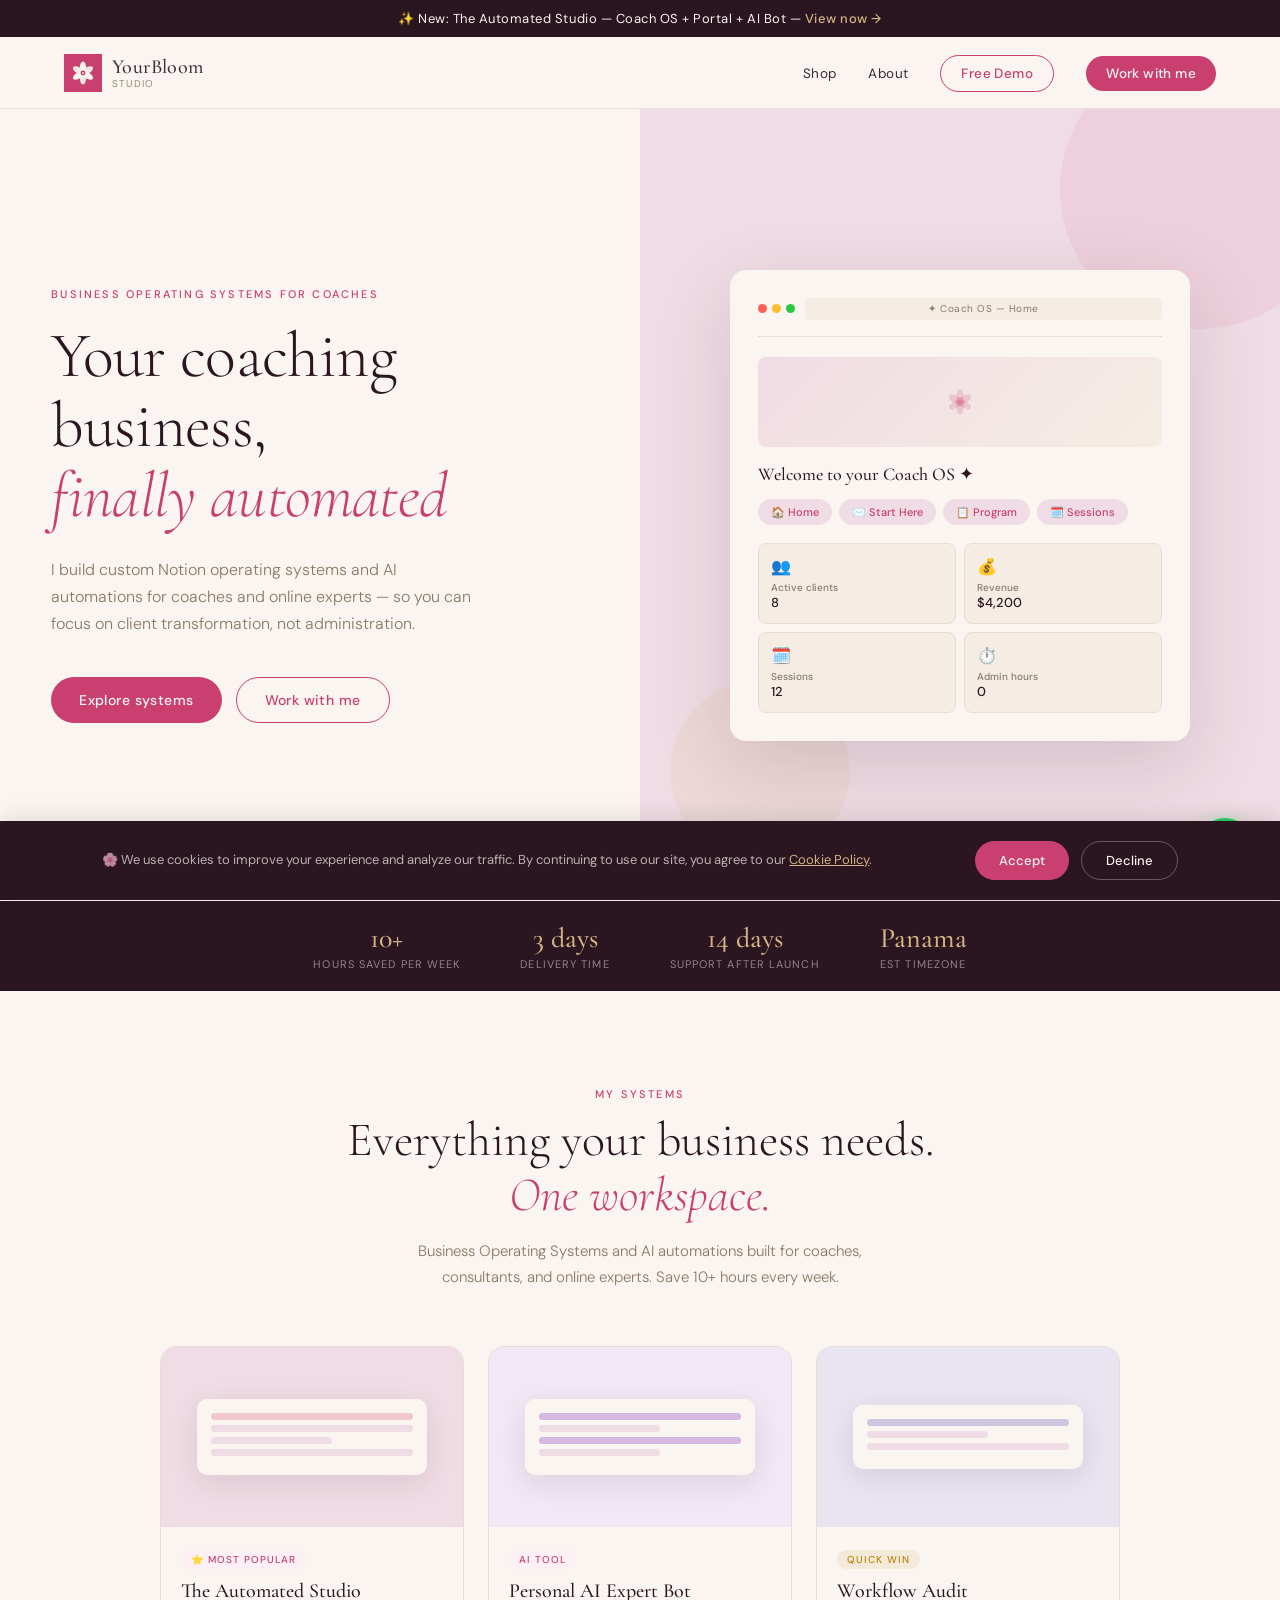
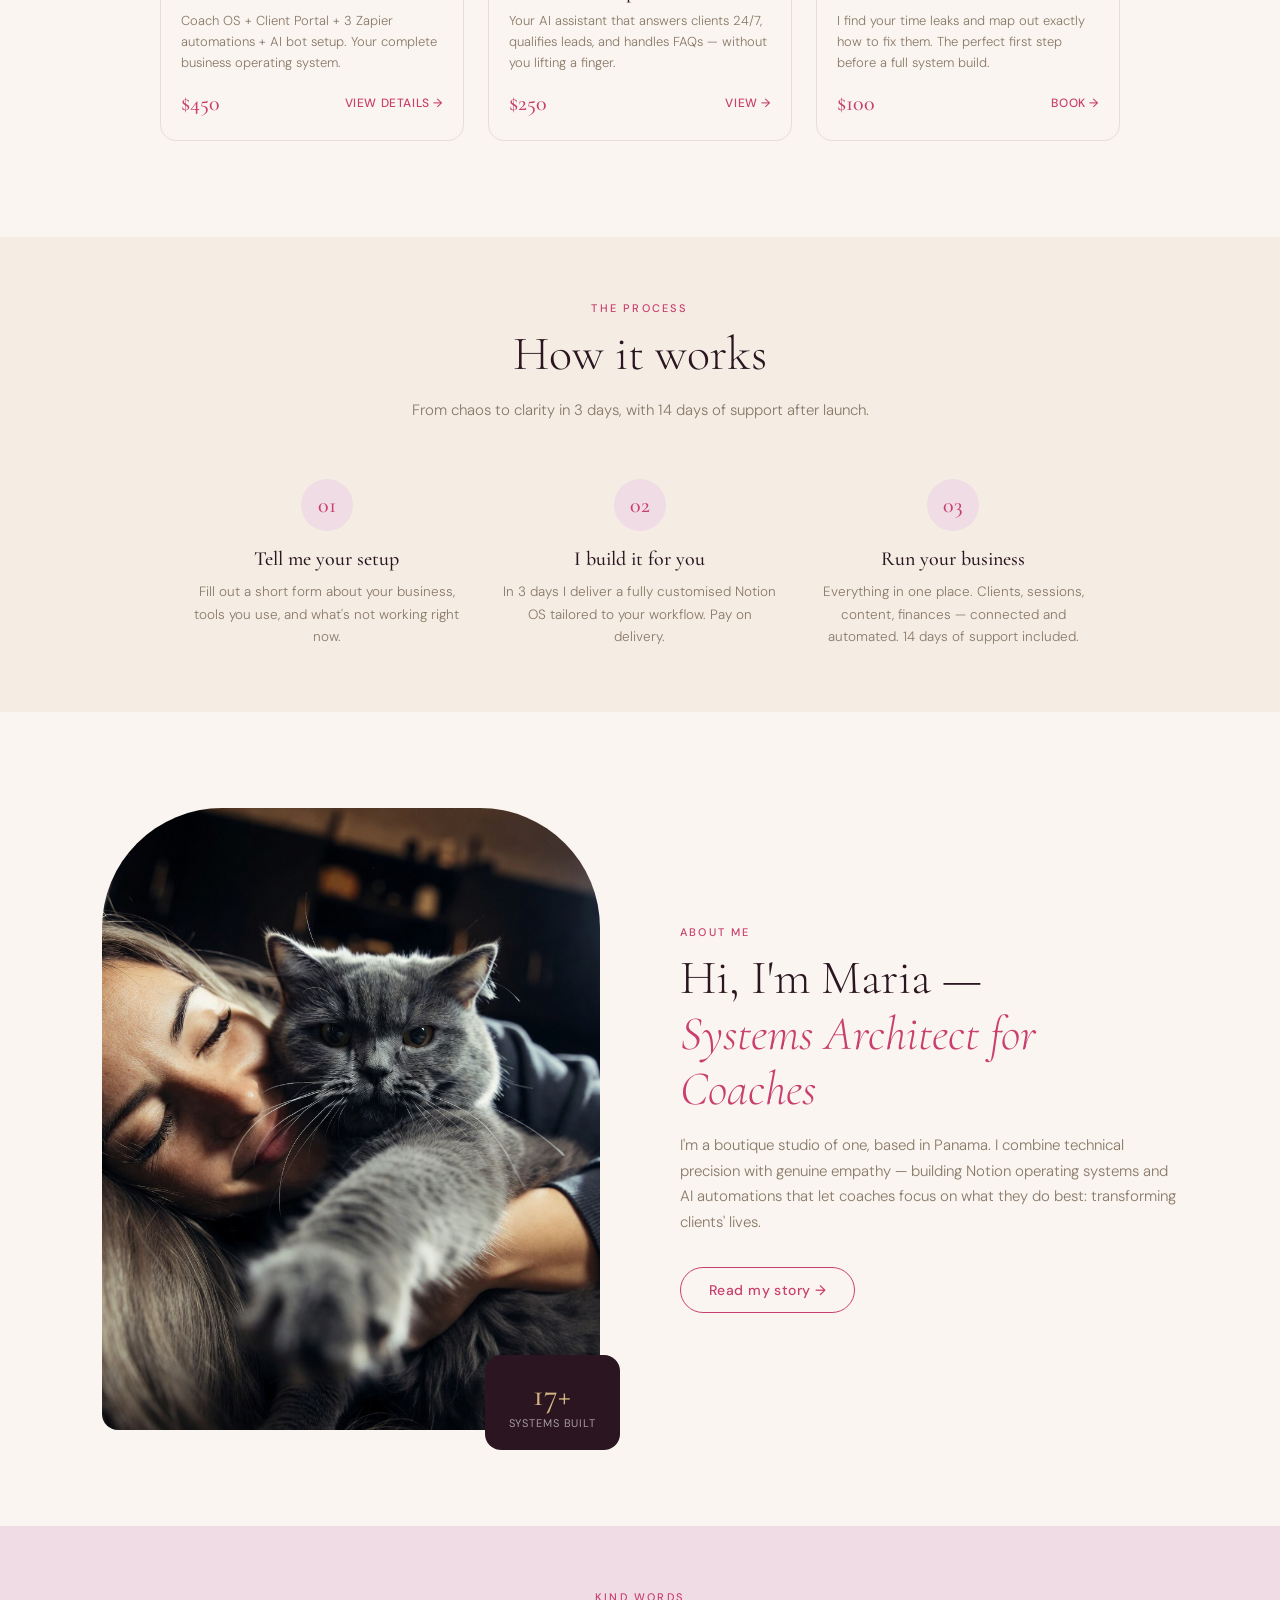
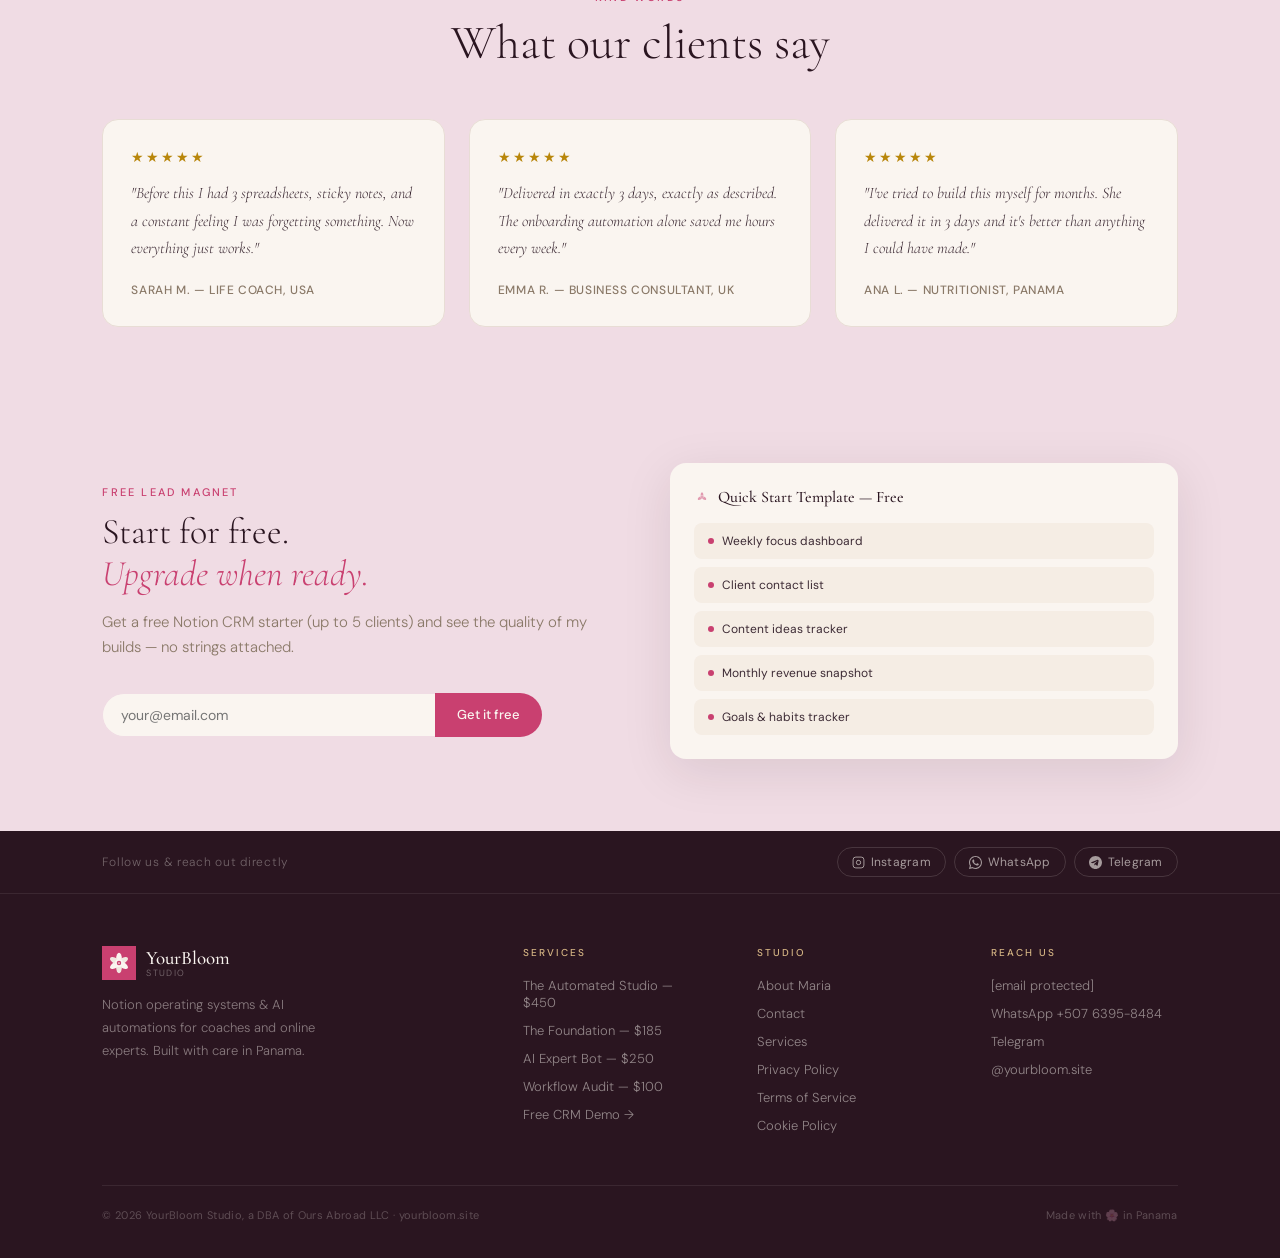
==== commit 88efc61f: "Add external favicon and refine UI/CSS Replace embedded/data-URI favicons with a single /favicon.svg" ====
--- a/index.html
+++ b/index.html
@@ -6,8 +6,9 @@
   <meta name="viewport" content="width=device-width, initial-scale=1.0">
 
   <!-- SEO & Socials -->
- <title>Maria | Notion Business OS & AI Automations for Coaches</title>
-  <meta name="description" content="I build custom Notion operating systems and AI automations for coaches. Save 10+ hours/week. 3-day delivery. 14 days support.">
+  <title>Maria | Notion Business OS & AI Automations for Coaches</title>
+  <meta name="description"
+    content="I build custom Notion operating systems and AI automations for coaches. Save 10+ hours/week. 3-day delivery. 14 days support.">
   <meta property="og:title" content="YourBloom Studio — Notion & AI for Coaches">
   <meta property="og:description" content="Bespoke Notion architecture for visionary founders. From $15.">
   <meta property="og:image" content="about-me.jpg">
@@ -22,8 +23,7 @@
     gtag('config', 'G-PQC226LY14');
   </script>
 
-  <link rel="icon" type="image/svg+xml"
-    href="/favicon.svg">
+  <link rel="icon" type="image/svg+xml" href="/favicon.svg">
   <link
     href="https://fonts.googleapis.com/css2?family=Cormorant+Garamond:ital,wght@0,300;0,400;0,500;0,600;1,300;1,400&family=DM+Sans:wght@300;400;500&display=swap"
     rel="stylesheet">
@@ -109,7 +109,8 @@
       text-decoration: none;
     }
 
-    .nav-logo svg {
+    .nav-logo svg,
+    .nav-logo img {
       width: 38px;
       height: 38px;
     }
@@ -498,6 +499,7 @@
       grid-template-columns: repeat(auto-fill, minmax(280px, 1fr));
       gap: 24px;
     }
+
     .products-grid-centered {
       max-width: 960px;
       margin: 0 auto;
@@ -947,7 +949,8 @@
       gap: 10px;
     }
 
-    .footer-logo svg {
+    .footer-logo svg,
+    .footer-logo img {
       width: 34px;
       height: 34px;
     }
@@ -1332,20 +1335,21 @@
       }
     }
 
-/* Мобильная адаптация */
-@media(max-width: 768px) {
-  /* Твоё старое правило (кнопки контактов в столбец) */
-  .contact-btn-grid {
-    grid-template-columns: 1fr;
-  }
-  
-  /*  Новое правило (кнопки в шапке аккуратно переносятся) */
-  .nav-cta { 
-    display: flex; 
-    gap: 8px; 
-    flex-wrap: wrap; 
-  }
-}
+    /* Мобильная адаптация */
+    @media(max-width: 768px) {
+
+      /* Твоё старое правило (кнопки контактов в столбец) */
+      .contact-btn-grid {
+        grid-template-columns: 1fr;
+      }
+
+      /*  Новое правило (кнопки в шапке аккуратно переносятся) */
+      .nav-cta {
+        display: flex;
+        gap: 8px;
+        flex-wrap: wrap;
+      }
+    }
 
     /* ── LOGO SVG INLINE ── */
     .logo-svg-inline {
@@ -1559,13 +1563,12 @@
       </div>
     </a>
     <ul class="nav-links">
-     <li><a href="/shop">Shop</a></li>
-     <li><a href="/about">About</a></li>
-     <li><a
-      href="https://tough-clave-62a.notion.site/YourBloom-Quick-Start-34982765f3338012bfe6db6014c68ff3"
-      target="_blank" class="nav-cta"
-      style="background:transparent;border:1.5px solid var(--rose);color:var(--rose) !important;">Free Demo</a></li>
-     <li><a href="/contact" class="nav-cta">Work with me</a></li>
+      <li><a href="/shop">Shop</a></li>
+      <li><a href="/about">About</a></li>
+      <li><a href="https://tough-clave-62a.notion.site/YourBloom-Quick-Start-34982765f3338012bfe6db6014c68ff3"
+          target="_blank" class="nav-cta"
+          style="background:transparent;border:1.5px solid var(--rose);color:var(--rose) !important;">Free Demo</a></li>
+      <li><a href="/contact" class="nav-cta">Work with me</a></li>
     </ul>
     <button class="hamburger" onclick="toggleMenu()">
       <span></span><span></span><span></span>
@@ -1585,11 +1588,12 @@
             <em>finally automated</em>
           </h1>
           <p class="hero-sub">
-            I build custom Notion operating systems and AI automations for coaches and online experts — so you can focus on client transformation, not administration.
+            I build custom Notion operating systems and AI automations for coaches and online experts — so you can focus
+            on client transformation, not administration.
           </p>
           <div class="hero-btns">
-           <a class="btn-primary" href="/shop">Explore systems</a>
-           <a class="btn-outline" href="/contact">Work with me</a>
+            <a class="btn-primary" href="/shop">Explore systems</a>
+            <a class="btn-outline" href="/contact">Work with me</a>
           </div>
         </div>
         <div class="hero-image">
@@ -1677,7 +1681,8 @@
       <section class="section">
         <p class="section-eyebrow">My Systems</p>
         <h2 class="section-title">Everything your business needs.<br><em>One workspace.</em></h2>
-        <p class="section-sub">Business Operating Systems and AI automations built for coaches, consultants, and online experts. Save 10+ hours every week.
+        <p class="section-sub">Business Operating Systems and AI automations built for coaches, consultants, and online
+          experts. Save 10+ hours every week.
         </p>
 
         <div class="products-grid products-grid-centered">
@@ -1694,7 +1699,8 @@
             <div class="product-body">
               <span class="product-tag">⭐ Most Popular</span>
               <h3 class="product-name">The Automated Studio</h3>
-              <p class="product-desc">Coach OS + Client Portal + 3 Zapier automations + AI bot setup. Your complete business operating system.</p>
+              <p class="product-desc">Coach OS + Client Portal + 3 Zapier automations + AI bot setup. Your complete
+                business operating system.</p>
               <div class="product-footer">
                 <span class="product-price">$450</span>
                 <span class="product-link">View details →</span>
@@ -1714,7 +1720,8 @@
             <div class="product-body">
               <span class="product-tag">AI Tool</span>
               <h3 class="product-name">Personal AI Expert Bot</h3>
-              <p class="product-desc">Your AI assistant that answers clients 24/7, qualifies leads, and handles FAQs — without you lifting a finger.</p>
+              <p class="product-desc">Your AI assistant that answers clients 24/7, qualifies leads, and handles FAQs —
+                without you lifting a finger.</p>
               <div class="product-footer">
                 <span class="product-price">$250</span>
                 <span class="product-link">View →</span>
@@ -1733,7 +1740,8 @@
             <div class="product-body">
               <span class="product-tag" style="background:rgba(184,134,11,.1);color:var(--gold)">Quick win</span>
               <h3 class="product-name">Workflow Audit</h3>
-              <p class="product-desc">I find your time leaks and map out exactly how to fix them. The perfect first step before a full system build.</p>
+              <p class="product-desc">I find your time leaks and map out exactly how to fix them. The perfect first step
+                before a full system build.</p>
               <div class="product-footer">
                 <span class="product-price">$100</span>
                 <span class="product-link">Book →</span>
@@ -1753,17 +1761,20 @@
           <div class="step">
             <div class="step-num">01</div>
             <h3 class="step-title">Tell me your setup</h3>
-            <p class="step-desc">Fill out a short form about your business, tools you use, and what's not working right now.</p>
+            <p class="step-desc">Fill out a short form about your business, tools you use, and what's not working right
+              now.</p>
           </div>
           <div class="step">
             <div class="step-num">02</div>
             <h3 class="step-title">I build it for you</h3>
-            <p class="step-desc">In 3 days I deliver a fully customised Notion OS tailored to your workflow. Pay on delivery.</p>
+            <p class="step-desc">In 3 days I deliver a fully customised Notion OS tailored to your workflow. Pay on
+              delivery.</p>
           </div>
           <div class="step">
             <div class="step-num">03</div>
             <h3 class="step-title">Run your business</h3>
-            <p class="step-desc">Everything in one place. Clients, sessions, content, finances — connected and automated. 14 days of support included.</p>
+            <p class="step-desc">Everything in one place. Clients, sessions, content, finances — connected and
+              automated. 14 days of support included.</p>
           </div>
         </div>
       </section>
@@ -1783,7 +1794,9 @@
           <div class="about-content">
             <p class="section-eyebrow" style="text-align:left">About me</p>
             <h2 class="section-title">Hi, I'm Maria —<br><em>Systems Architect for Coaches</em></h2>
-            <p class="section-sub">I'm a boutique studio of one, based in Panama. I combine technical precision with genuine empathy — building Notion operating systems and AI automations that let coaches focus on what they do best: transforming clients' lives.</p>
+            <p class="section-sub">I'm a boutique studio of one, based in Panama. I combine technical precision with
+              genuine empathy — building Notion operating systems and AI automations that let coaches focus on what they
+              do best: transforming clients' lives.</p>
             <a class="btn-outline" href="/about">Read my story →</a>
           </div>
         </div>
@@ -1809,7 +1822,8 @@
           </div>
           <div class="testi-card">
             <div class="testi-stars">★★★★★</div>
-            <p class="testi-text">"I've tried to build this myself for months. She delivered it in 3 days and it's better than anything I could have made."</p>
+            <p class="testi-text">"I've tried to build this myself for months. She delivered it in 3 days and it's
+              better than anything I could have made."</p>
             <div class="testi-author">Ana L. — Nutritionist, Panama</div>
           </div>
         </div>
@@ -1820,7 +1834,8 @@
         <div class="freebie-content">
           <p class="section-eyebrow" style="text-align:left">Free lead magnet</p>
           <h2 class="section-title" style="font-size:36px">Start for free.<br><em>Upgrade when ready.</em></h2>
-          <p class="section-sub">Get a free Notion CRM starter (up to 5 clients) and see the quality of my builds — no strings attached.</p>
+          <p class="section-sub">Get a free Notion CRM starter (up to 5 clients) and see the quality of my builds — no
+            strings attached.</p>
           <div class="email-capture">
             <input type="email" placeholder="your@email.com">
             <button>Get it free</button>
@@ -1902,7 +1917,8 @@
               <span class="footer-logo-sub">Studio</span>
             </div>
           </div>
-          <p class="footer-brand-desc">Notion operating systems &amp; AI automations for coaches and online experts. Built with care in Panama.</p>
+          <p class="footer-brand-desc">Notion operating systems &amp; AI automations for coaches and online experts.
+            Built with care in Panama.</p>
         </div>
 
         <div class="footer-col">
@@ -1989,158 +2005,161 @@
   <a href="https://wa.me/50763958484" target="_blank"
     style="position:fixed;bottom:28px;right:28px;width:54px;height:54px;background:#25D366;border-radius:50%;display:flex;align-items:center;justify-content:center;box-shadow:0 4px 20px rgba(37,211,102,.4);z-index:999;">
     <svg width="26" height="26" viewBox="0 0 24 24" fill="white">
-      <path d="M17.472 14.382c-.297-.149-1.758-.867-2.03-.967-.273-.099-.471-.148-.67.15-.197.297-.767.966-.94 1.164-.173.199-.347.223-.644.075-.297-.15-1.255-.463-2.39-1.475-.883-.788-1.48-1.761-1.653-2.059-.173-.297-.018-.458.13-.606.134-.133.298-.347.446-.52.149-.174.198-.298.298-.497.099-.198.05-.371-.025-.52-.075-.149-.669-1.612-.916-2.207-.242-.579-.487-.5-.669-.51-.173-.008-.371-.01-.57-.01-.198 0-.52.074-.792.372-.272.297-1.04 1.016-1.04 2.479 0 1.462 1.065 2.875 1.213 3.074.149.198 2.096 3.2 5.077 4.487.709.306 1.262.489 1.694.625.712.227 1.36.195 1.871.118.571-.085 1.758-.719 2.006-1.413.248-.694.248-1.289.173-1.413-.074-.124-.272-.198-.57-.347zM12 0C5.373 0 0 5.373 0 12c0 2.108.549 4.086 1.512 5.8L0 24l6.362-1.489A11.945 11.945 0 0012 24c6.627 0 12-5.373 12-12S18.627 0 12 0zm0 22c-1.85 0-3.586-.5-5.083-1.373l-.362-.214-3.777.885.924-3.671-.235-.376A9.952 9.952 0 012 12C2 6.477 6.477 2 12 2s10 4.477 10 10-4.477 10-10 10z"/>
+      <path
+        d="M17.472 14.382c-.297-.149-1.758-.867-2.03-.967-.273-.099-.471-.148-.67.15-.197.297-.767.966-.94 1.164-.173.199-.347.223-.644.075-.297-.15-1.255-.463-2.39-1.475-.883-.788-1.48-1.761-1.653-2.059-.173-.297-.018-.458.13-.606.134-.133.298-.347.446-.52.149-.174.198-.298.298-.497.099-.198.05-.371-.025-.52-.075-.149-.669-1.612-.916-2.207-.242-.579-.487-.5-.669-.51-.173-.008-.371-.01-.57-.01-.198 0-.52.074-.792.372-.272.297-1.04 1.016-1.04 2.479 0 1.462 1.065 2.875 1.213 3.074.149.198 2.096 3.2 5.077 4.487.709.306 1.262.489 1.694.625.712.227 1.36.195 1.871.118.571-.085 1.758-.719 2.006-1.413.248-.694.248-1.289.173-1.413-.074-.124-.272-.198-.57-.347zM12 0C5.373 0 0 5.373 0 12c0 2.108.549 4.086 1.512 5.8L0 24l6.362-1.489A11.945 11.945 0 0012 24c6.627 0 12-5.373 12-12S18.627 0 12 0zm0 22c-1.85 0-3.586-.5-5.083-1.373l-.362-.214-3.777.885.924-3.671-.235-.376A9.952 9.952 0 012 12C2 6.477 6.477 2 12 2s10 4.477 10 10-4.477 10-10 10z" />
     </svg>
   </a>
 
   <!-- Cookie Consent Banner -->
-<div id="cookie-banner" class="cookie-banner">
-  <div class="cookie-banner-content">
-    <p>
-      🌸 We use cookies to improve your experience and analyze our traffic. 
-      By continuing to use our site, you agree to our <a href="/cookies">Cookie Policy</a>.
-    </p>
-    <div class="cookie-banner-buttons">
-      <button onclick="acceptCookies()" class="cookie-btn-primary">Accept</button>
-      <button onclick="declineCookies()" class="cookie-btn-secondary">Decline</button>
+  <div id="cookie-banner" class="cookie-banner">
+    <div class="cookie-banner-content">
+      <p>
+        🌸 We use cookies to improve your experience and analyze our traffic.
+        By continuing to use our site, you agree to our <a href="/cookies">Cookie Policy</a>.
+      </p>
+      <div class="cookie-banner-buttons">
+        <button onclick="acceptCookies()" class="cookie-btn-primary">Accept</button>
+        <button onclick="declineCookies()" class="cookie-btn-secondary">Decline</button>
+      </div>
     </div>
   </div>
-</div>
-
-<style>
-  .cookie-banner {
-    position: fixed;
-    bottom: 0;
-    left: 0;
-    right: 0;
-    background: var(--deep);
-    color: var(--cream);
-    padding: 20px 8%;
-    box-shadow: 0 -4px 20px rgba(0,0,0,0.1);
-    z-index: 9999;
-    display: none;
-    animation: slideUp 0.3s ease-out;
-  }
-
-  .cookie-banner.show {
-    display: block;
-  }
-
-  .cookie-banner-content {
-    max-width: 1200px;
-    margin: 0 auto;
-    display: flex;
-    align-items: center;
-    justify-content: space-between;
-    gap: 24px;
-    flex-wrap: wrap;
-  }
-
-  .cookie-banner p {
-    font-size: 13px;
-    line-height: 1.6;
-    color: rgba(250, 245, 240, .7);
-    margin: 0;
-    flex: 1;
-    min-width: 200px;
-  }
-
-  .cookie-banner a {
-    color: var(--tan);
-    text-decoration: underline;
-  }
-
-  .cookie-banner-buttons {
-    display: flex;
-    gap: 12px;
-  }
-
-  .cookie-btn-primary,
-  .cookie-btn-secondary {
-    padding: 10px 24px;
-    border-radius: 24px;
-    font-size: 13px;
-    font-weight: 500;
-    cursor: pointer;
-    border: none;
-    transition: all .2s;
-    font-family: 'DM Sans', sans-serif;
-  }
-
-  .cookie-btn-primary {
-    background: var(--rose);
-    color: var(--cream);
-  }
-
-  .cookie-btn-primary:hover {
-    background: var(--rose-light);
-  }
-
-  .cookie-btn-secondary {
-    background: transparent;
-    color: var(--cream);
-    border: 1.5px solid rgba(250, 245, 240, .3);
-  }
-
-  .cookie-btn-secondary:hover {
-    border-color: var(--tan);
-    color: var(--tan);
-  }
-
-  @keyframes slideUp {
-    from {
-      transform: translateY(100%);
-      opacity: 0;
-    }
-    to {
-      transform: translateY(0);
-      opacity: 1;
-    }
-  }
-
-  @media (max-width: 768px) {
+
+  <style>
+    .cookie-banner {
+      position: fixed;
+      bottom: 0;
+      left: 0;
+      right: 0;
+      background: var(--deep);
+      color: var(--cream);
+      padding: 20px 8%;
+      box-shadow: 0 -4px 20px rgba(0, 0, 0, 0.1);
+      z-index: 9999;
+      display: none;
+      animation: slideUp 0.3s ease-out;
+    }
+
+    .cookie-banner.show {
+      display: block;
+    }
+
     .cookie-banner-content {
-      flex-direction: column;
-      text-align: center;
-    }
-    
+      max-width: 1200px;
+      margin: 0 auto;
+      display: flex;
+      align-items: center;
+      justify-content: space-between;
+      gap: 24px;
+      flex-wrap: wrap;
+    }
+
+    .cookie-banner p {
+      font-size: 13px;
+      line-height: 1.6;
+      color: rgba(250, 245, 240, .7);
+      margin: 0;
+      flex: 1;
+      min-width: 200px;
+    }
+
+    .cookie-banner a {
+      color: var(--tan);
+      text-decoration: underline;
+    }
+
     .cookie-banner-buttons {
-      width: 100%;
-      justify-content: center;
-    }
-  }
-</style>
-
-<script>
-  // Показываем баннер, если согласие ещё не дано
-  if (!localStorage.getItem('cookie_consent')) {
-    setTimeout(function() {
-      document.getElementById('cookie-banner').classList.add('show');
-    }, 1000); // Показываем через 1 секунду
-  }
-
-  function acceptCookies() {
-    localStorage.setItem('cookie_consent', 'accepted');
-    document.getElementById('cookie-banner').classList.remove('show');
-    // Здесь можно инициализировать Google Analytics и другие скрипты
-    if (typeof gtag !== 'undefined') {
-      gtag('consent', 'update', {
-        'analytics_storage': 'granted'
-      });
-    }
-  }
-
-  function declineCookies() {
-    localStorage.setItem('cookie_consent', 'declined');
-    document.getElementById('cookie-banner').classList.remove('show');
-    // Отключаем аналитику
-    if (typeof gtag !== 'undefined') {
-      gtag('consent', 'update', {
-        'analytics_storage': 'denied'
-      });
-    }
-  }
-</script>
+      display: flex;
+      gap: 12px;
+    }
+
+    .cookie-btn-primary,
+    .cookie-btn-secondary {
+      padding: 10px 24px;
+      border-radius: 24px;
+      font-size: 13px;
+      font-weight: 500;
+      cursor: pointer;
+      border: none;
+      transition: all .2s;
+      font-family: 'DM Sans', sans-serif;
+    }
+
+    .cookie-btn-primary {
+      background: var(--rose);
+      color: var(--cream);
+    }
+
+    .cookie-btn-primary:hover {
+      background: var(--rose-light);
+    }
+
+    .cookie-btn-secondary {
+      background: transparent;
+      color: var(--cream);
+      border: 1.5px solid rgba(250, 245, 240, .3);
+    }
+
+    .cookie-btn-secondary:hover {
+      border-color: var(--tan);
+      color: var(--tan);
+    }
+
+    @keyframes slideUp {
+      from {
+        transform: translateY(100%);
+        opacity: 0;
+      }
+
+      to {
+        transform: translateY(0);
+        opacity: 1;
+      }
+    }
+
+    @media (max-width: 768px) {
+      .cookie-banner-content {
+        flex-direction: column;
+        text-align: center;
+      }
+
+      .cookie-banner-buttons {
+        width: 100%;
+        justify-content: center;
+      }
+    }
+  </style>
+
+  <script>
+    // Показываем баннер, если согласие ещё не дано
+    if (!localStorage.getItem('cookie_consent')) {
+      setTimeout(function () {
+        document.getElementById('cookie-banner').classList.add('show');
+      }, 1000); // Показываем через 1 секунду
+    }
+
+    function acceptCookies() {
+      localStorage.setItem('cookie_consent', 'accepted');
+      document.getElementById('cookie-banner').classList.remove('show');
+      // Здесь можно инициализировать Google Analytics и другие скрипты
+      if (typeof gtag !== 'undefined') {
+        gtag('consent', 'update', {
+          'analytics_storage': 'granted'
+        });
+      }
+    }
+
+    function declineCookies() {
+      localStorage.setItem('cookie_consent', 'declined');
+      document.getElementById('cookie-banner').classList.remove('show');
+      // Отключаем аналитику
+      if (typeof gtag !== 'undefined') {
+        gtag('consent', 'update', {
+          'analytics_storage': 'denied'
+        });
+      }
+    }
+  </script>
 
 </body>
+
 </html>
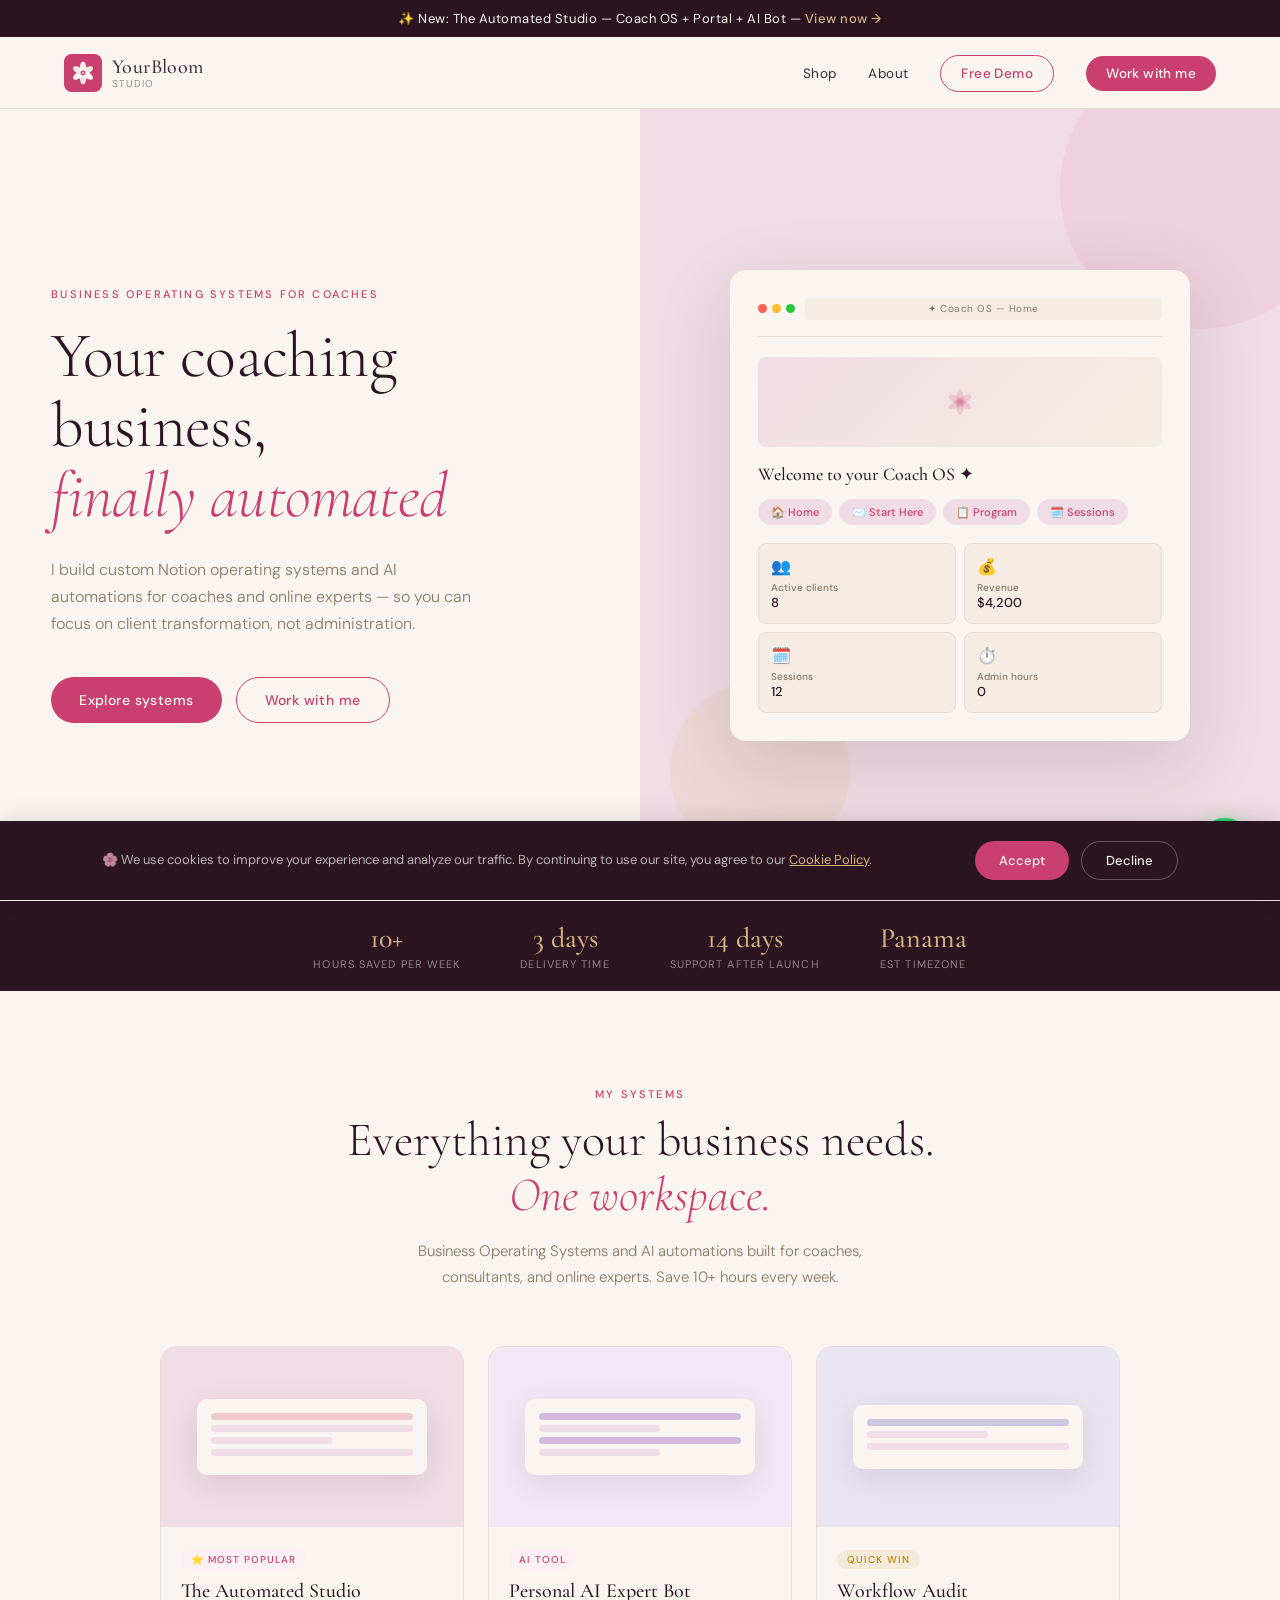
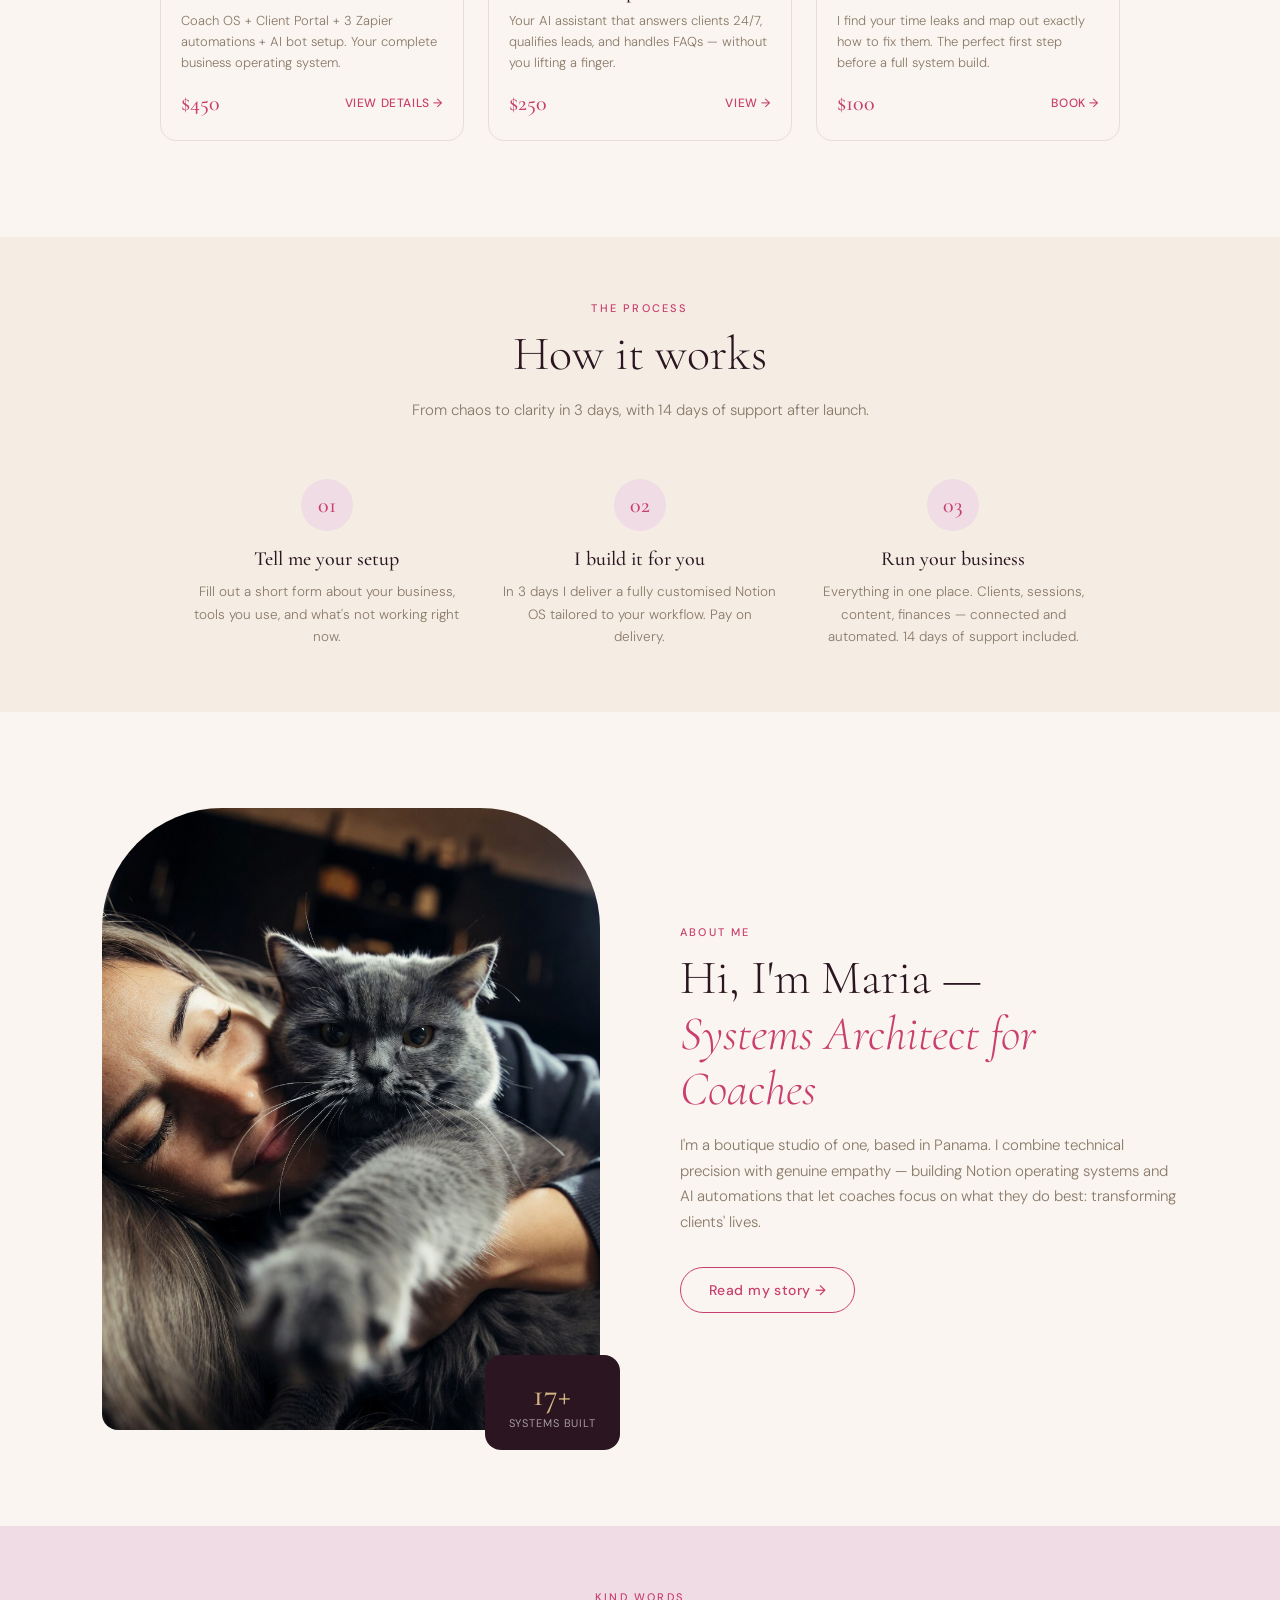
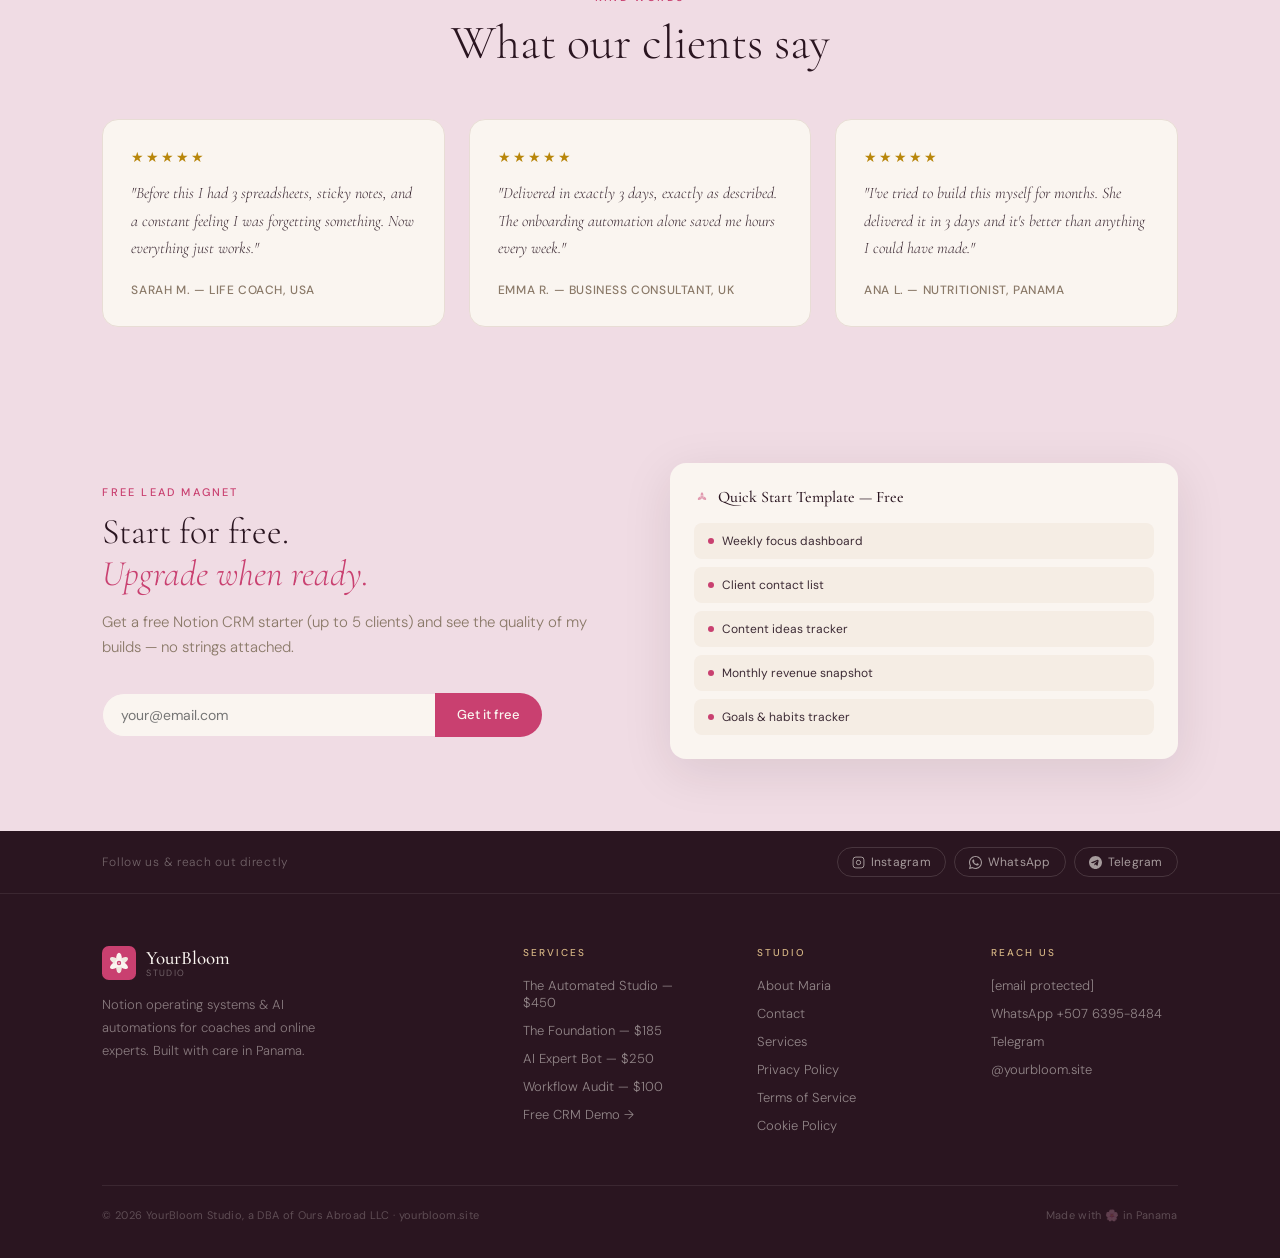
==== commit 0a2fd8d1: "refactoring" ====
--- a/index.html
+++ b/index.html
@@ -6,12 +6,11 @@
   <meta name="viewport" content="width=device-width, initial-scale=1.0">
 
   <!-- SEO & Socials -->
-  <title>Maria | Notion Business OS & AI Automations for Coaches</title>
-  <meta name="description"
-    content="I build custom Notion operating systems and AI automations for coaches. Save 10+ hours/week. 3-day delivery. 14 days support.">
+ <title>Maria | Notion Business OS & AI Automations for Coaches</title>
+  <meta name="description" content="I build custom Notion operating systems and AI automations for coaches. Save 10+ hours/week. 3-day delivery. 14 days support.">
   <meta property="og:title" content="YourBloom Studio — Notion & AI for Coaches">
   <meta property="og:description" content="Bespoke Notion architecture for visionary founders. From $15.">
-  <meta property="og:image" content="about-me.jpg">
+  <meta property="og:image" content="img/about-me.jpg">
   <meta property="og:url" content="https://yourbloom.site">
 
   <!-- Google Analytics -->
@@ -23,1527 +22,11 @@
     gtag('config', 'G-PQC226LY14');
   </script>
 
-  <link rel="icon" type="image/svg+xml" href="/favicon.svg">
+  <link rel="icon" type="image/svg+xml" href="img/favicon.svg">
   <link
     href="https://fonts.googleapis.com/css2?family=Cormorant+Garamond:ital,wght@0,300;0,400;0,500;0,600;1,300;1,400&family=DM+Sans:wght@300;400;500&display=swap"
     rel="stylesheet">
-  <style>
-    :root {
-      --rose: #c94070;
-      --rose-light: #e8607f;
-      --rose-pale: #f0dce4;
-      --rose-blush: #fdf0f5;
-      --cream: #faf5f0;
-      --warm: #f5ede4;
-      --gold: #b8860b;
-      --gold-light: #d4a017;
-      --tan: #d4b483;
-      --bark: #8a7968;
-      --deep: #2a1520;
-      --text: #3d2b35;
-      --muted: #8a7968;
-      --border: #e8ddd5;
-    }
-
-    * {
-      box-sizing: border-box;
-      margin: 0;
-      padding: 0;
-    }
-
-    html {
-      scroll-behavior: smooth;
-    }
-
-    body {
-      font-family: 'DM Sans', sans-serif;
-      background: var(--cream);
-      color: var(--text);
-      overflow-x: hidden;
-    }
-
-    /* ── PAGE ROUTER ── */
-    .page {
-      display: none;
-    }
-
-    .page.active {
-      display: block;
-    }
-
-    /* ── ANNOUNCEMENT BAR ── */
-    .announce {
-      background: var(--deep);
-      color: var(--cream);
-      text-align: center;
-      padding: 10px 20px;
-      font-size: 13px;
-      letter-spacing: 0.04em;
-    }
-
-    .announce a {
-      color: var(--tan);
-      text-decoration: none;
-      font-weight: 500;
-    }
-
-    /* ── NAV ── */
-    nav {
-      background: var(--cream);
-      border-bottom: 1px solid var(--border);
-      padding: 0 5%;
-      display: flex;
-      align-items: center;
-      justify-content: space-between;
-      height: 72px;
-      position: sticky;
-      top: 0;
-      z-index: 100;
-    }
-
-    .nav-logo {
-      display: flex;
-      align-items: center;
-      gap: 10px;
-      cursor: pointer;
-      text-decoration: none;
-    }
-
-    .nav-logo svg,
-    .nav-logo img {
-      width: 38px;
-      height: 38px;
-    }
-
-    .nav-logo-text {
-      font-family: 'Cormorant Garamond', serif;
-      font-size: 20px;
-      font-weight: 500;
-      color: var(--text);
-      letter-spacing: 0.02em;
-      line-height: 1.1;
-    }
-
-    .nav-logo-text span {
-      display: block;
-      font-size: 10px;
-      font-family: 'DM Sans', sans-serif;
-      font-weight: 300;
-      letter-spacing: 0.12em;
-      text-transform: uppercase;
-      color: var(--muted);
-    }
-
-    .nav-links {
-      display: flex;
-      gap: 32px;
-      list-style: none;
-    }
-
-    .nav-links a {
-      font-size: 13.5px;
-      font-weight: 400;
-      color: var(--text);
-      text-decoration: none;
-      letter-spacing: 0.03em;
-      transition: color .2s;
-    }
-
-    .nav-links a:hover {
-      color: var(--rose);
-    }
-
-    .nav-cta {
-      background: var(--rose);
-      color: var(--cream) !important;
-      padding: 9px 20px;
-      border-radius: 24px;
-      font-weight: 500 !important;
-      transition: background .2s !important;
-    }
-
-    .nav-cta:hover {
-      background: var(--rose-light) !important;
-      color: var(--cream) !important;
-    }
-
-    /* ── HERO ── */
-    .hero {
-      display: grid;
-      grid-template-columns: 1fr 1fr;
-      gap: 0;
-      min-height: 88vh;
-      align-items: center;
-    }
-
-    .hero-content {
-      padding: 80px 6% 80px 8%;
-    }
-
-    .hero-eyebrow {
-      font-size: 11px;
-      letter-spacing: 0.2em;
-      text-transform: uppercase;
-      color: var(--rose);
-      font-weight: 500;
-      margin-bottom: 20px;
-    }
-
-    .hero-title {
-      font-family: 'Cormorant Garamond', serif;
-      font-size: clamp(42px, 5vw, 68px);
-      font-weight: 300;
-      line-height: 1.1;
-      color: var(--deep);
-      margin-bottom: 24px;
-      letter-spacing: -0.01em;
-    }
-
-    .hero-title em {
-      font-style: italic;
-      color: var(--rose);
-    }
-
-    .hero-sub {
-      font-size: 16px;
-      line-height: 1.7;
-      color: var(--muted);
-      max-width: 440px;
-      margin-bottom: 40px;
-      font-weight: 300;
-    }
-
-    .hero-btns {
-      display: flex;
-      gap: 14px;
-      flex-wrap: wrap;
-    }
-
-    .btn-primary {
-      background: var(--rose);
-      color: var(--cream);
-      padding: 14px 28px;
-      border-radius: 32px;
-      font-size: 14px;
-      font-weight: 500;
-      text-decoration: none;
-      letter-spacing: 0.03em;
-      cursor: pointer;
-      border: none;
-      transition: all .2s;
-      display: inline-block;
-    }
-
-    .btn-primary:hover {
-      background: var(--rose-light);
-      transform: translateY(-1px);
-    }
-
-    .btn-outline {
-      border: 1.5px solid var(--rose);
-      color: var(--rose);
-      padding: 13px 28px;
-      border-radius: 32px;
-      font-size: 14px;
-      font-weight: 500;
-      text-decoration: none;
-      letter-spacing: 0.03em;
-      cursor: pointer;
-      background: transparent;
-      transition: all .2s;
-      display: inline-block;
-    }
-
-    .btn-outline:hover {
-      background: var(--rose-blush);
-    }
-
-    .hero-image {
-      background: var(--rose-pale);
-      height: 100%;
-      min-height: 88vh;
-      position: relative;
-      overflow: hidden;
-      display: flex;
-      align-items: center;
-      justify-content: center;
-    }
-
-    .hero-mockup {
-      width: 78%;
-      max-width: 460px;
-      background: var(--cream);
-      border-radius: 16px;
-      box-shadow: 0 24px 80px rgba(42, 21, 32, .14);
-      padding: 28px;
-      position: relative;
-    }
-
-    .mockup-header {
-      display: flex;
-      align-items: center;
-      gap: 10px;
-      margin-bottom: 20px;
-      padding-bottom: 16px;
-      border-bottom: 1px solid var(--border);
-    }
-
-    .mockup-dots {
-      display: flex;
-      gap: 5px;
-    }
-
-    .mockup-dot {
-      width: 9px;
-      height: 9px;
-      border-radius: 50%;
-    }
-
-    .mockup-dot:nth-child(1) {
-      background: #ff5f57;
-    }
-
-    .mockup-dot:nth-child(2) {
-      background: #febc2e;
-    }
-
-    .mockup-dot:nth-child(3) {
-      background: #28c840;
-    }
-
-    .mockup-title-bar {
-      flex: 1;
-      height: 22px;
-      background: var(--warm);
-      border-radius: 4px;
-      display: flex;
-      align-items: center;
-      justify-content: center;
-      font-size: 10px;
-      color: var(--muted);
-      letter-spacing: 0.05em;
-    }
-
-    .mockup-cover {
-      background: linear-gradient(135deg, var(--rose-pale) 0%, var(--warm) 100%);
-      height: 90px;
-      border-radius: 8px;
-      margin-bottom: 16px;
-      display: flex;
-      align-items: center;
-      justify-content: center;
-    }
-
-    .mockup-cover svg {
-      width: 42px;
-      height: 42px;
-      opacity: .6;
-    }
-
-    .mockup-heading {
-      font-family: 'Cormorant Garamond', serif;
-      font-size: 18px;
-      font-weight: 500;
-      color: var(--deep);
-      margin-bottom: 14px;
-    }
-
-    .mockup-nav {
-      display: flex;
-      gap: 7px;
-      margin-bottom: 18px;
-      flex-wrap: wrap;
-    }
-
-    .mockup-btn {
-      background: var(--rose-pale);
-      border: 1px solid var(--rose-pale);
-      color: var(--rose);
-      padding: 5px 12px;
-      border-radius: 16px;
-      font-size: 11px;
-      font-weight: 500;
-    }
-
-    .mockup-grid {
-      display: grid;
-      grid-template-columns: 1fr 1fr;
-      gap: 8px;
-    }
-
-    .mockup-card {
-      background: var(--warm);
-      border-radius: 8px;
-      padding: 12px;
-      border: 1px solid var(--border);
-    }
-
-    .mockup-card-icon {
-      font-size: 16px;
-      margin-bottom: 4px;
-    }
-
-    .mockup-card-label {
-      font-size: 10px;
-      color: var(--muted);
-      font-weight: 500;
-    }
-
-    .mockup-card-val {
-      font-size: 13px;
-      color: var(--deep);
-      font-weight: 500;
-    }
-
-    /* floating blobs */
-    .blob {
-      position: absolute;
-      border-radius: 50%;
-      background: rgba(201, 64, 112, .08);
-      pointer-events: none;
-    }
-
-    .blob-1 {
-      width: 280px;
-      height: 280px;
-      top: -60px;
-      right: -60px;
-    }
-
-    .blob-2 {
-      width: 180px;
-      height: 180px;
-      bottom: 40px;
-      left: 30px;
-      background: rgba(184, 134, 11, .06);
-    }
-
-    /* ── TRUST BAR ── */
-    .trust-bar {
-      background: var(--deep);
-      padding: 20px 8%;
-      display: flex;
-      align-items: center;
-      justify-content: center;
-      gap: 60px;
-      flex-wrap: wrap;
-    }
-
-    .trust-item {
-      text-align: center;
-      color: var(--cream);
-    }
-
-    .trust-num {
-      font-family: 'Cormorant Garamond', serif;
-      font-size: 28px;
-      font-weight: 500;
-      color: var(--tan);
-    }
-
-    .trust-label {
-      font-size: 11px;
-      letter-spacing: 0.1em;
-      text-transform: uppercase;
-      color: rgba(250, 245, 240, .5);
-      margin-top: 2px;
-    }
-
-    /* ── SECTION COMMON ── */
-    .section {
-      padding: 96px 8%;
-    }
-
-    .section-sm {
-      padding: 64px 8%;
-    }
-
-    .section-eyebrow {
-      font-size: 11px;
-      letter-spacing: 0.2em;
-      text-transform: uppercase;
-      color: var(--rose);
-      font-weight: 500;
-      margin-bottom: 12px;
-      text-align: center;
-    }
-
-    .section-title {
-      font-family: 'Cormorant Garamond', serif;
-      font-size: clamp(32px, 4vw, 48px);
-      font-weight: 300;
-      color: var(--deep);
-      text-align: center;
-      margin-bottom: 16px;
-      line-height: 1.15;
-    }
-
-    .section-title em {
-      font-style: italic;
-      color: var(--rose);
-    }
-
-    .section-sub {
-      font-size: 15px;
-      color: var(--muted);
-      text-align: center;
-      max-width: 520px;
-      margin: 0 auto 56px;
-      line-height: 1.7;
-      font-weight: 300;
-    }
-
-    /* ── PRODUCTS GRID ── */
-    .products-grid {
-      display: grid;
-      grid-template-columns: repeat(auto-fill, minmax(280px, 1fr));
-      gap: 24px;
-    }
-
-    .products-grid-centered {
-      max-width: 960px;
-      margin: 0 auto;
-    }
-
-    .product-card {
-      background: var(--cream);
-      border: 1px solid var(--border);
-      border-radius: 16px;
-      overflow: hidden;
-      cursor: pointer;
-      transition: all .25s;
-      text-decoration: none;
-      color: inherit;
-      display: block;
-    }
-
-    .product-card:hover {
-      transform: translateY(-4px);
-      box-shadow: 0 20px 60px rgba(42, 21, 32, .1);
-      border-color: var(--rose-pale);
-    }
-
-    .product-img {
-      height: 180px;
-      background: var(--rose-pale);
-      display: flex;
-      align-items: center;
-      justify-content: center;
-      position: relative;
-      overflow: hidden;
-    }
-
-    .product-img-inner {
-      width: 76%;
-      background: var(--cream);
-      border-radius: 10px;
-      padding: 14px;
-      box-shadow: 0 8px 30px rgba(42, 21, 32, .1);
-    }
-
-    .product-img-row {
-      height: 7px;
-      background: var(--rose-pale);
-      border-radius: 4px;
-      margin-bottom: 5px;
-    }
-
-    .product-img-row.short {
-      width: 60%;
-    }
-
-    .product-img-row.rose {
-      background: rgba(201, 64, 112, .25);
-    }
-
-    .product-body {
-      padding: 20px 20px 24px;
-    }
-
-    .product-tag {
-      display: inline-block;
-      font-size: 10px;
-      letter-spacing: 0.1em;
-      text-transform: uppercase;
-      color: var(--rose);
-      background: var(--rose-blush);
-      padding: 3px 10px;
-      border-radius: 10px;
-      margin-bottom: 10px;
-      font-weight: 500;
-    }
-
-    .product-name {
-      font-family: 'Cormorant Garamond', serif;
-      font-size: 20px;
-      font-weight: 500;
-      color: var(--deep);
-      margin-bottom: 8px;
-      line-height: 1.2;
-    }
-
-    .product-desc {
-      font-size: 13px;
-      color: var(--muted);
-      line-height: 1.6;
-      margin-bottom: 16px;
-      font-weight: 300;
-    }
-
-    .product-footer {
-      display: flex;
-      align-items: center;
-      justify-content: space-between;
-    }
-
-    .product-price {
-      font-family: 'Cormorant Garamond', serif;
-      font-size: 22px;
-      font-weight: 500;
-      color: var(--rose);
-    }
-
-    .product-price.free {
-      font-size: 14px;
-      background: rgba(184, 134, 11, .12);
-      color: var(--gold);
-      padding: 4px 12px;
-      border-radius: 12px;
-      font-family: 'DM Sans', sans-serif;
-      font-weight: 500;
-      letter-spacing: 0.05em;
-    }
-
-    .product-link {
-      font-size: 12px;
-      color: var(--rose);
-      font-weight: 500;
-      letter-spacing: 0.05em;
-      text-transform: uppercase;
-    }
-
-    /* ── HOW IT WORKS ── */
-    .steps {
-      display: grid;
-      grid-template-columns: repeat(3, 1fr);
-      gap: 40px;
-      max-width: 900px;
-      margin: 0 auto;
-    }
-
-    .step {
-      text-align: center;
-    }
-
-    .step-num {
-      width: 52px;
-      height: 52px;
-      border-radius: 50%;
-      background: var(--rose-pale);
-      color: var(--rose);
-      font-family: 'Cormorant Garamond', serif;
-      font-size: 22px;
-      font-weight: 500;
-      display: flex;
-      align-items: center;
-      justify-content: center;
-      margin: 0 auto 16px;
-    }
-
-    .step-title {
-      font-family: 'Cormorant Garamond', serif;
-      font-size: 20px;
-      font-weight: 500;
-      color: var(--deep);
-      margin-bottom: 10px;
-    }
-
-    .step-desc {
-      font-size: 13.5px;
-      color: var(--muted);
-      line-height: 1.65;
-      font-weight: 300;
-    }
-
-    /* ── ABOUT SPLIT ── */
-    .about-split {
-      display: grid;
-      grid-template-columns: 1fr 1fr;
-      gap: 80px;
-      align-items: center;
-    }
-
-    .about-img-wrap {
-      position: relative;
-    }
-
-    .about-img {
-      width: 100%;
-      aspect-ratio: 4/5;
-      background: var(--rose-pale);
-      border-radius: 120px 120px 16px 16px;
-      display: flex;
-      align-items: center;
-      justify-content: center;
-      overflow: hidden;
-    }
-
-    .about-img img {
-      width: 100%;
-      height: 100%;
-      object-fit: cover;
-    }
-
-    .about-badge {
-      position: absolute;
-      bottom: -20px;
-      right: -20px;
-      background: var(--deep);
-      color: var(--cream);
-      padding: 20px 24px;
-      border-radius: 16px;
-      text-align: center;
-    }
-
-    .about-badge-num {
-      font-family: 'Cormorant Garamond', serif;
-      font-size: 32px;
-      font-weight: 500;
-      color: var(--tan);
-      display: block;
-    }
-
-    .about-badge-label {
-      font-size: 11px;
-      letter-spacing: 0.08em;
-      text-transform: uppercase;
-      opacity: .6;
-      margin-top: 2px;
-    }
-
-    .about-content .section-title {
-      text-align: left;
-    }
-
-    .about-content .section-sub {
-      text-align: left;
-      margin: 0 0 32px;
-    }
-
-    /* ── TESTIMONIALS ── */
-    .testimonials-grid {
-      display: grid;
-      grid-template-columns: repeat(3, 1fr);
-      gap: 24px;
-    }
-
-    .testi-card {
-      background: var(--cream);
-      border: 1px solid var(--border);
-      border-radius: 16px;
-      padding: 28px;
-    }
-
-    .testi-stars {
-      color: var(--gold);
-      font-size: 14px;
-      margin-bottom: 14px;
-      letter-spacing: 2px;
-    }
-
-    .testi-text {
-      font-size: 14px;
-      line-height: 1.7;
-      color: var(--text);
-      font-weight: 300;
-      margin-bottom: 20px;
-      font-style: italic;
-      font-family: 'Cormorant Garamond', serif;
-      font-size: 16px;
-    }
-
-    .testi-author {
-      font-size: 12px;
-      font-weight: 500;
-      color: var(--muted);
-      letter-spacing: 0.05em;
-      text-transform: uppercase;
-    }
-
-    /* ── FREE TEMPLATE CTA ── */
-    .freebie-bar {
-      background: var(--rose-pale);
-      padding: 72px 8%;
-      display: grid;
-      grid-template-columns: 1fr 1fr;
-      gap: 60px;
-      align-items: center;
-    }
-
-    .freebie-content .section-title {
-      text-align: left;
-    }
-
-    .freebie-content .section-sub {
-      text-align: left;
-      margin: 0 0 32px;
-    }
-
-    .freebie-preview {
-      background: var(--cream);
-      border-radius: 16px;
-      padding: 24px;
-      box-shadow: 0 12px 50px rgba(42, 21, 32, .1);
-    }
-
-    .freebie-preview-title {
-      font-family: 'Cormorant Garamond', serif;
-      font-size: 16px;
-      font-weight: 500;
-      color: var(--deep);
-      margin-bottom: 16px;
-      display: flex;
-      align-items: center;
-      gap: 8px;
-    }
-
-    .freebie-rows {
-      display: flex;
-      flex-direction: column;
-      gap: 8px;
-    }
-
-    .freebie-row {
-      background: var(--warm);
-      border-radius: 8px;
-      padding: 10px 14px;
-      font-size: 12px;
-      color: var(--text);
-      display: flex;
-      align-items: center;
-      gap: 8px;
-    }
-
-    .freebie-row-dot {
-      width: 6px;
-      height: 6px;
-      border-radius: 50%;
-      background: var(--rose);
-      flex-shrink: 0;
-    }
-
-    /* ── EMAIL CAPTURE ── */
-    .email-capture {
-      display: flex;
-      gap: 0;
-      max-width: 440px;
-    }
-
-    .email-capture input {
-      flex: 1;
-      padding: 12px 18px;
-      border: 1.5px solid var(--rose-pale);
-      border-right: none;
-      border-radius: 32px 0 0 32px;
-      font-size: 14px;
-      font-family: 'DM Sans', sans-serif;
-      color: var(--text);
-      background: var(--cream);
-      outline: none;
-    }
-
-    .email-capture input:focus {
-      border-color: var(--rose);
-    }
-
-    .email-capture button {
-      background: var(--rose);
-      color: var(--cream);
-      border: none;
-      padding: 12px 22px;
-      border-radius: 0 32px 32px 0;
-      font-size: 13px;
-      font-weight: 500;
-      cursor: pointer;
-      font-family: 'DM Sans', sans-serif;
-      transition: background .2s;
-    }
-
-    .email-capture button:hover {
-      background: var(--rose-light);
-    }
-
-    /* ── FOOTER ── */
-    footer {
-      background: var(--deep);
-      color: var(--cream);
-    }
-
-    .footer-social-bar {
-      padding: 16px 8%;
-      border-bottom: 1px solid rgba(250, 245, 240, .08);
-      display: flex;
-      align-items: center;
-      justify-content: space-between;
-      flex-wrap: wrap;
-      gap: 12px;
-    }
-
-    .footer-social-bar p {
-      font-size: 12px;
-      color: rgba(250, 245, 240, .35);
-      letter-spacing: 0.06em;
-      font-weight: 300;
-    }
-
-    .footer-social-pills {
-      display: flex;
-      gap: 8px;
-      flex-wrap: wrap;
-    }
-
-    .footer-pill {
-      display: flex;
-      align-items: center;
-      gap: 6px;
-      color: rgba(250, 245, 240, .6);
-      text-decoration: none;
-      font-size: 12px;
-      font-weight: 400;
-      padding: 6px 14px;
-      border: 1px solid rgba(250, 245, 240, .14);
-      border-radius: 20px;
-      transition: all .2s;
-      letter-spacing: 0.02em;
-    }
-
-    .footer-pill:hover {
-      color: var(--cream);
-      border-color: rgba(250, 245, 240, .35);
-      background: rgba(250, 245, 240, .06);
-    }
-
-    .footer-main {
-      padding: 52px 8% 36px;
-    }
-
-    .footer-grid {
-      display: grid;
-      grid-template-columns: 2fr 1fr 1fr 1fr;
-      gap: 48px;
-      margin-bottom: 40px;
-    }
-
-    .footer-brand-desc {
-      font-size: 13px;
-      line-height: 1.75;
-      color: rgba(250, 245, 240, .45);
-      max-width: 240px;
-      margin-top: 14px;
-      font-weight: 300;
-    }
-
-    .footer-logo {
-      display: flex;
-      align-items: center;
-      gap: 10px;
-    }
-
-    .footer-logo svg,
-    .footer-logo img {
-      width: 34px;
-      height: 34px;
-    }
-
-    .footer-logo-text {
-      font-family: 'Cormorant Garamond', serif;
-      font-size: 19px;
-      font-weight: 500;
-      color: var(--cream);
-      line-height: 1.1;
-    }
-
-    .footer-logo-sub {
-      font-size: 9px;
-      font-family: 'DM Sans', sans-serif;
-      font-weight: 300;
-      letter-spacing: 0.15em;
-      text-transform: uppercase;
-      color: rgba(250, 245, 240, .4);
-      display: block;
-    }
-
-    .footer-col h4 {
-      font-size: 10px;
-      letter-spacing: 0.2em;
-      text-transform: uppercase;
-      color: var(--tan);
-      margin-bottom: 18px;
-      font-weight: 500;
-    }
-
-    .footer-col a {
-      display: block;
-      font-size: 13px;
-      color: rgba(250, 245, 240, .5);
-      text-decoration: none;
-      margin-bottom: 11px;
-      transition: color .2s;
-      cursor: pointer;
-      font-weight: 300;
-    }
-
-    .footer-col a:hover {
-      color: var(--cream);
-    }
-
-    .footer-bottom {
-      border-top: 1px solid rgba(250, 245, 240, .08);
-      padding-top: 22px;
-      display: flex;
-      align-items: center;
-      justify-content: space-between;
-      font-size: 11px;
-      color: rgba(250, 245, 240, .25);
-      letter-spacing: 0.03em;
-    }
-
-    /* ── SHOP PAGE ── */
-    .shop-hero {
-      background: var(--rose-pale);
-      padding: 72px 8% 64px;
-      text-align: center;
-    }
-
-    .filter-bar {
-      display: flex;
-      gap: 10px;
-      justify-content: center;
-      flex-wrap: wrap;
-      padding: 32px 8% 0;
-    }
-
-    .filter-btn {
-      padding: 8px 20px;
-      border-radius: 24px;
-      border: 1.5px solid var(--border);
-      background: transparent;
-      color: var(--text);
-      font-size: 13px;
-      cursor: pointer;
-      font-family: 'DM Sans', sans-serif;
-      transition: all .2s;
-    }
-
-    .filter-btn.active,
-    .filter-btn:hover {
-      background: var(--rose);
-      color: var(--cream);
-      border-color: var(--rose);
-    }
-
-    /* ── ABOUT PAGE ── */
-    .about-hero {
-      display: grid;
-      grid-template-columns: 1fr 1fr;
-      min-height: 70vh;
-    }
-
-    .about-hero-content {
-      padding: 80px 6% 80px 8%;
-      display: flex;
-      flex-direction: column;
-      justify-content: center;
-    }
-
-    .about-hero-img {
-      background: var(--rose-pale);
-      display: flex;
-      align-items: center;
-      justify-content: center;
-    }
-
-    .about-hero-img svg {
-      width: 140px;
-      height: 140px;
-      opacity: .3;
-    }
-
-    .values-grid {
-      display: grid;
-      grid-template-columns: repeat(3, 1fr);
-      gap: 24px;
-    }
-
-    .value-card {
-      background: var(--warm);
-      border-radius: 16px;
-      padding: 32px 28px;
-      border: 1px solid var(--border);
-    }
-
-    .value-icon {
-      width: 44px;
-      height: 44px;
-      background: var(--rose-pale);
-      border-radius: 12px;
-      display: flex;
-      align-items: center;
-      justify-content: center;
-      margin-bottom: 16px;
-    }
-
-    .value-title {
-      font-family: 'Cormorant Garamond', serif;
-      font-size: 20px;
-      font-weight: 500;
-      color: var(--deep);
-      margin-bottom: 10px;
-    }
-
-    .value-desc {
-      font-size: 13.5px;
-      color: var(--muted);
-      line-height: 1.65;
-      font-weight: 300;
-    }
-
-    /* ── CONTACT PAGE ── */
-    .contact-grid {
-      display: grid;
-      grid-template-columns: 1fr 1fr;
-      gap: 80px;
-      max-width: 900px;
-      margin: 0 auto;
-    }
-
-    .contact-form {
-      display: flex;
-      flex-direction: column;
-      gap: 16px;
-    }
-
-    .form-group {
-      display: flex;
-      flex-direction: column;
-      gap: 6px;
-    }
-
-    .form-group label {
-      font-size: 12px;
-      font-weight: 500;
-      color: var(--text);
-      letter-spacing: 0.05em;
-      text-transform: uppercase;
-    }
-
-    .form-group input,
-    .form-group textarea,
-    .form-group select {
-      padding: 12px 16px;
-      border: 1.5px solid var(--border);
-      border-radius: 10px;
-      font-size: 14px;
-      font-family: 'DM Sans', sans-serif;
-      color: var(--text);
-      background: var(--cream);
-      outline: none;
-      transition: border-color .2s;
-    }
-
-    .form-group input:focus,
-    .form-group textarea:focus,
-    .form-group select:focus {
-      border-color: var(--rose);
-    }
-
-    .form-group textarea {
-      resize: vertical;
-      min-height: 120px;
-    }
-
-    .contact-info h3 {
-      font-family: 'Cormorant Garamond', serif;
-      font-size: 26px;
-      font-weight: 400;
-      color: var(--deep);
-      margin-bottom: 20px;
-    }
-
-    .contact-info p {
-      font-size: 14px;
-      color: var(--muted);
-      line-height: 1.7;
-      margin-bottom: 32px;
-      font-weight: 300;
-    }
-
-    .contact-item {
-      display: flex;
-      align-items: center;
-      gap: 12px;
-      margin-bottom: 16px;
-    }
-
-    .contact-item-icon {
-      width: 40px;
-      height: 40px;
-      background: var(--rose-pale);
-      border-radius: 10px;
-      display: flex;
-      align-items: center;
-      justify-content: center;
-      flex-shrink: 0;
-    }
-
-    .contact-item-text {
-      font-size: 13.5px;
-      color: var(--text);
-    }
-
-    .contact-item-label {
-      font-size: 11px;
-      color: var(--muted);
-      margin-top: 2px;
-      letter-spacing: 0.05em;
-      text-transform: uppercase;
-    }
-
-    /* ── MOBILE MENU TOGGLE ── */
-    .hamburger {
-      display: none;
-      flex-direction: column;
-      gap: 5px;
-      cursor: pointer;
-      background: none;
-      border: none;
-      padding: 4px;
-    }
-
-    .hamburger span {
-      width: 22px;
-      height: 2px;
-      background: var(--text);
-      border-radius: 2px;
-      transition: all .3s;
-    }
-
-    /* ── WORK WITH US ── */
-    .contact-btn-grid {
-      display: grid;
-      grid-template-columns: repeat(2, 1fr);
-      gap: 16px;
-      max-width: 800px;
-      margin: 0 auto;
-    }
-
-    .cbtn {
-      display: flex;
-      align-items: center;
-      gap: 16px;
-      padding: 20px 24px;
-      border-radius: 16px;
-      text-decoration: none;
-      background: rgba(250, 245, 240, 0.05);
-      /* Легкий светлый фон */
-      border: 1px solid rgba(250, 245, 240, 0.1);
-      color: var(--cream);
-      font-size: 15px;
-      font-weight: 500;
-      transition: all 0.2s;
-      font-family: 'DM Sans', sans-serif;
-    }
-
-    .cbtn:hover {
-      background: rgba(250, 245, 240, 0.1);
-      border-color: var(--rose);
-      transform: translateY(-2px);
-    }
-
-    .cbtn-icon {
-      width: 44px;
-      height: 44px;
-      background: rgba(250, 245, 240, 0.1);
-      border-radius: 12px;
-      display: flex;
-      align-items: center;
-      justify-content: center;
-      flex-shrink: 0;
-    }
-
-    .cbtn-label {
-      font-size: 11px;
-      color: var(--tan);
-      letter-spacing: 0.08em;
-      text-transform: uppercase;
-      margin-bottom: 4px;
-    }
-
-    .cbtn.primary {
-      background: var(--rose);
-      border-color: var(--rose);
-      color: var(--cream);
-    }
-
-    .cbtn.primary .cbtn-icon {
-      background: var(--cream);
-    }
-
-    .cbtn.primary .cbtn-label {
-      color: rgba(250, 245, 240, 0.7);
-    }
-
-    @media (max-width: 900px) {
-      .hero {
-        grid-template-columns: 1fr;
-      }
-
-      .hero-image {
-        min-height: 50vw;
-      }
-
-      .about-split,
-      .freebie-bar,
-      .footer-grid {
-        grid-template-columns: 1fr;
-      }
-
-      .testimonials-grid,
-      .steps,
-      .values-grid {
-        grid-template-columns: 1fr;
-      }
-
-      .nav-links {
-        display: none;
-      }
-
-      .hamburger {
-        display: flex;
-      }
-
-      .about-hero {
-        grid-template-columns: 1fr;
-      }
-
-      .contact-grid {
-        grid-template-columns: 1fr;
-      }
-
-      .trust-bar {
-        gap: 32px;
-      }
-    }
-
-    /* Мобильная адаптация */
-    @media(max-width: 768px) {
-
-      /* Твоё старое правило (кнопки контактов в столбец) */
-      .contact-btn-grid {
-        grid-template-columns: 1fr;
-      }
-
-      /*  Новое правило (кнопки в шапке аккуратно переносятся) */
-      .nav-cta {
-        display: flex;
-        gap: 8px;
-        flex-wrap: wrap;
-      }
-    }
-
-    /* ── LOGO SVG INLINE ── */
-    .logo-svg-inline {
-      display: inline-block;
-    }
-
-    /* ── CARD PREVIEWS (from fixes) ── */
-    .card-preview {
-      width: 100%;
-      aspect-ratio: 16/9;
-      padding: 18px 20px 14px;
-      overflow: hidden;
-      position: relative;
-      flex-shrink: 0;
-    }
-
-    .preview-coach {
-      background: #1a0e14;
-    }
-
-    .preview-coach .pc-label {
-      font-size: 9px;
-      font-weight: 700;
-      color: #c94070;
-      letter-spacing: .1em;
-      text-transform: uppercase;
-      margin-bottom: 9px;
-    }
-
-    .preview-coach .pc-row {
-      display: flex;
-      justify-content: space-between;
-      padding: 5px 0;
-      border-bottom: 1px solid rgba(255, 255, 255, .07);
-      font-size: 11px;
-      color: rgba(250, 245, 240, .5);
-    }
-
-    .preview-coach .pc-row span:last-child {
-      color: #faf5f0;
-      font-weight: 500;
-    }
-
-    .preview-coach .pc-badge {
-      display: inline-block;
-      background: rgba(201, 64, 112, .2);
-      color: #e87da0;
-      border-radius: 10px;
-      padding: 2px 8px;
-      font-size: 9px;
-      margin-top: 8px;
-    }
-
-    .preview-portal {
-      background: #f5ede4;
-    }
-
-    .preview-portal .pp-label {
-      font-size: 9px;
-      font-weight: 700;
-      color: #8a7968;
-      letter-spacing: .1em;
-      text-transform: uppercase;
-      margin-bottom: 9px;
-    }
-
-    .preview-portal .pp-item {
-      display: flex;
-      align-items: center;
-      gap: 7px;
-      padding: 5px 0;
-      border-bottom: 1px solid rgba(61, 43, 53, .1);
-      font-size: 11px;
-      color: #3d2b35;
-    }
-
-    .preview-portal .pp-dot {
-      width: 5px;
-      height: 5px;
-      border-radius: 50%;
-      background: #c94070;
-      flex-shrink: 0;
-    }
-
-    .preview-content {
-      background: #0f1a2e;
-    }
-
-    .preview-content .pct-label {
-      font-size: 9px;
-      font-weight: 700;
-      color: #5b9bd5;
-      letter-spacing: .1em;
-      text-transform: uppercase;
-      margin-bottom: 9px;
-    }
-
-    .preview-content .pct-week {
-      display: flex;
-      gap: 3px;
-      margin-bottom: 8px;
-    }
-
-    .preview-content .pct-day {
-      flex: 1;
-      padding: 4px 0;
-      text-align: center;
-      font-size: 8px;
-      border-radius: 3px;
-      background: rgba(91, 155, 213, .12);
-      color: rgba(232, 240, 252, .35);
-    }
-
-    .preview-content .pct-day.on {
-      background: rgba(91, 155, 213, .3);
-      color: #a8d8f0;
-      font-weight: 700;
-    }
-
-    .preview-content .pct-text {
-      font-size: 10px;
-      color: rgba(232, 240, 252, .45);
-      line-height: 1.5;
-    }
-
-    .preview-bundle {
-      background: #1c1408;
-    }
-
-    .preview-bundle .pb-label {
-      font-size: 9px;
-      font-weight: 700;
-      color: #b8860b;
-      letter-spacing: .1em;
-      text-transform: uppercase;
-      margin-bottom: 9px;
-    }
-
-    .preview-bundle .pb-row {
-      display: flex;
-      align-items: center;
-      gap: 6px;
-      padding: 5px 0;
-      border-bottom: 1px solid rgba(255, 255, 255, .06);
-      font-size: 11px;
-      color: rgba(253, 248, 240, .7);
-    }
-
-    .preview-bundle .pb-check {
-      color: #b8860b;
-      font-size: 10px;
-    }
-
-    .preview-bundle .pb-save {
-      display: inline-block;
-      background: rgba(184, 134, 11, .2);
-      color: #d4a017;
-      border-radius: 10px;
-      padding: 2px 8px;
-      font-size: 9px;
-      margin-top: 8px;
-    }
-
-    .preview-free {
-      background: #edf7ed;
-    }
-
-    .preview-free .pf-label {
-      font-size: 9px;
-      font-weight: 700;
-      color: #28a745;
-      letter-spacing: .1em;
-      text-transform: uppercase;
-      margin-bottom: 9px;
-    }
-
-    .preview-free .pf-item {
-      display: flex;
-      align-items: center;
-      gap: 7px;
-      padding: 5px 0;
-      border-bottom: 1px solid rgba(26, 58, 26, .08);
-      font-size: 11px;
-      color: #1a3a1a;
-    }
-
-    .preview-free .pf-dot {
-      width: 5px;
-      height: 5px;
-      border-radius: 50%;
-      background: #28a745;
-      flex-shrink: 0;
-    }
-  </style>
+  <link rel="stylesheet" href="css/styles.css">
 </head>
 
 <body>
@@ -1556,28 +39,25 @@
   <!-- NAV -->
   <nav>
     <a class="nav-logo" href="/">
-      <img src="/favicon.svg" alt="">
+      <img src="img/favicon.svg" alt="YourBloom" width="38" height="38">
       <div class="nav-logo-text">
         YourBloom
         <span>Studio</span>
       </div>
     </a>
     <ul class="nav-links">
-      <li><a href="/shop">Shop</a></li>
-      <li><a href="/about">About</a></li>
-      <li><a href="https://tough-clave-62a.notion.site/YourBloom-Quick-Start-34982765f3338012bfe6db6014c68ff3"
-          target="_blank" class="nav-cta"
-          style="background:transparent;border:1.5px solid var(--rose);color:var(--rose) !important;">Free Demo</a></li>
-      <li><a href="/contact" class="nav-cta">Work with me</a></li>
+     <li><a href="/shop">Shop</a></li>
+     <li><a href="/about">About</a></li>
+     <li><a
+      href="https://tough-clave-62a.notion.site/YourBloom-Quick-Start-34982765f3338012bfe6db6014c68ff3"
+      target="_blank" class="nav-cta"
+      style="background:transparent;border:1.5px solid var(--rose);color:var(--rose) !important;">Free Demo</a></li>
+     <li><a href="/contact" class="nav-cta">Work with me</a></li>
     </ul>
     <button class="hamburger" onclick="toggleMenu()">
       <span></span><span></span><span></span>
     </button>
   </nav>
-
-  <!-- ═══════════════ HOME PAGE ═══════════════ -->
-  <div id="page-wrapper">
-    <div class="page active" id="page-home">
 
       <!-- HERO -->
       <section class="hero">
@@ -1588,12 +68,11 @@
             <em>finally automated</em>
           </h1>
           <p class="hero-sub">
-            I build custom Notion operating systems and AI automations for coaches and online experts — so you can focus
-            on client transformation, not administration.
+            I build custom Notion operating systems and AI automations for coaches and online experts — so you can focus on client transformation, not administration.
           </p>
           <div class="hero-btns">
-            <a class="btn-primary" href="/shop">Explore systems</a>
-            <a class="btn-outline" href="/contact">Work with me</a>
+           <a class="btn-primary" href="/shop">Explore systems</a>
+           <a class="btn-outline" href="/contact">Work with me</a>
           </div>
         </div>
         <div class="hero-image">
@@ -1681,8 +160,7 @@
       <section class="section">
         <p class="section-eyebrow">My Systems</p>
         <h2 class="section-title">Everything your business needs.<br><em>One workspace.</em></h2>
-        <p class="section-sub">Business Operating Systems and AI automations built for coaches, consultants, and online
-          experts. Save 10+ hours every week.
+        <p class="section-sub">Business Operating Systems and AI automations built for coaches, consultants, and online experts. Save 10+ hours every week.
         </p>
 
         <div class="products-grid products-grid-centered">
@@ -1699,8 +177,7 @@
             <div class="product-body">
               <span class="product-tag">⭐ Most Popular</span>
               <h3 class="product-name">The Automated Studio</h3>
-              <p class="product-desc">Coach OS + Client Portal + 3 Zapier automations + AI bot setup. Your complete
-                business operating system.</p>
+              <p class="product-desc">Coach OS + Client Portal + 3 Zapier automations + AI bot setup. Your complete business operating system.</p>
               <div class="product-footer">
                 <span class="product-price">$450</span>
                 <span class="product-link">View details →</span>
@@ -1720,8 +197,7 @@
             <div class="product-body">
               <span class="product-tag">AI Tool</span>
               <h3 class="product-name">Personal AI Expert Bot</h3>
-              <p class="product-desc">Your AI assistant that answers clients 24/7, qualifies leads, and handles FAQs —
-                without you lifting a finger.</p>
+              <p class="product-desc">Your AI assistant that answers clients 24/7, qualifies leads, and handles FAQs — without you lifting a finger.</p>
               <div class="product-footer">
                 <span class="product-price">$250</span>
                 <span class="product-link">View →</span>
@@ -1740,8 +216,7 @@
             <div class="product-body">
               <span class="product-tag" style="background:rgba(184,134,11,.1);color:var(--gold)">Quick win</span>
               <h3 class="product-name">Workflow Audit</h3>
-              <p class="product-desc">I find your time leaks and map out exactly how to fix them. The perfect first step
-                before a full system build.</p>
+              <p class="product-desc">I find your time leaks and map out exactly how to fix them. The perfect first step before a full system build.</p>
               <div class="product-footer">
                 <span class="product-price">$100</span>
                 <span class="product-link">Book →</span>
@@ -1761,20 +236,17 @@
           <div class="step">
             <div class="step-num">01</div>
             <h3 class="step-title">Tell me your setup</h3>
-            <p class="step-desc">Fill out a short form about your business, tools you use, and what's not working right
-              now.</p>
+            <p class="step-desc">Fill out a short form about your business, tools you use, and what's not working right now.</p>
           </div>
           <div class="step">
             <div class="step-num">02</div>
             <h3 class="step-title">I build it for you</h3>
-            <p class="step-desc">In 3 days I deliver a fully customised Notion OS tailored to your workflow. Pay on
-              delivery.</p>
+            <p class="step-desc">In 3 days I deliver a fully customised Notion OS tailored to your workflow. Pay on delivery.</p>
           </div>
           <div class="step">
             <div class="step-num">03</div>
             <h3 class="step-title">Run your business</h3>
-            <p class="step-desc">Everything in one place. Clients, sessions, content, finances — connected and
-              automated. 14 days of support included.</p>
+            <p class="step-desc">Everything in one place. Clients, sessions, content, finances — connected and automated. 14 days of support included.</p>
           </div>
         </div>
       </section>
@@ -1784,7 +256,7 @@
         <div class="about-split">
           <div class="about-img-wrap">
             <div class="about-img">
-              <img src="about-me.jpg" alt="Maria">
+              <img src="img/about-me.jpg" alt="Maria">
             </div>
             <div class="about-badge">
               <span class="about-badge-num">17+</span>
@@ -1794,9 +266,7 @@
           <div class="about-content">
             <p class="section-eyebrow" style="text-align:left">About me</p>
             <h2 class="section-title">Hi, I'm Maria —<br><em>Systems Architect for Coaches</em></h2>
-            <p class="section-sub">I'm a boutique studio of one, based in Panama. I combine technical precision with
-              genuine empathy — building Notion operating systems and AI automations that let coaches focus on what they
-              do best: transforming clients' lives.</p>
+            <p class="section-sub">I'm a boutique studio of one, based in Panama. I combine technical precision with genuine empathy — building Notion operating systems and AI automations that let coaches focus on what they do best: transforming clients' lives.</p>
             <a class="btn-outline" href="/about">Read my story →</a>
           </div>
         </div>
@@ -1822,8 +292,7 @@
           </div>
           <div class="testi-card">
             <div class="testi-stars">★★★★★</div>
-            <p class="testi-text">"I've tried to build this myself for months. She delivered it in 3 days and it's
-              better than anything I could have made."</p>
+            <p class="testi-text">"I've tried to build this myself for months. She delivered it in 3 days and it's better than anything I could have made."</p>
             <div class="testi-author">Ana L. — Nutritionist, Panama</div>
           </div>
         </div>
@@ -1834,8 +303,7 @@
         <div class="freebie-content">
           <p class="section-eyebrow" style="text-align:left">Free lead magnet</p>
           <h2 class="section-title" style="font-size:36px">Start for free.<br><em>Upgrade when ready.</em></h2>
-          <p class="section-sub">Get a free Notion CRM starter (up to 5 clients) and see the quality of my builds — no
-            strings attached.</p>
+          <p class="section-sub">Get a free Notion CRM starter (up to 5 clients) and see the quality of my builds — no strings attached.</p>
           <div class="email-capture">
             <input type="email" placeholder="your@email.com">
             <button>Get it free</button>
@@ -1871,9 +339,6 @@
           </div>
         </div>
       </section>
-
-    </div><!-- /home -->
-  </div><!-- /page-wrapper -->
 
   <!-- FOOTER -->
   <footer>
@@ -1911,14 +376,13 @@
       <div class="footer-grid">
         <div class="footer-brand">
           <div class="footer-logo">
-            <img src="/favicon.svg" alt="">
+            <img src="img/favicon.svg" alt="YourBloom" width="34" height="34">
             <div class="footer-logo-text">
               YourBloom
               <span class="footer-logo-sub">Studio</span>
             </div>
           </div>
-          <p class="footer-brand-desc">Notion operating systems &amp; AI automations for coaches and online experts.
-            Built with care in Panama.</p>
+          <p class="footer-brand-desc">Notion operating systems &amp; AI automations for coaches and online experts. Built with care in Panama.</p>
         </div>
 
         <div class="footer-col">
@@ -1959,207 +423,28 @@
   </footer>
 
   <script data-cfasync="false" src="/cdn-cgi/scripts/5c5dd728/cloudflare-static/email-decode.min.js"></script>
-  <script>
-    function showPage(name) {
-      document.querySelectorAll('.page').forEach(p => p.classList.remove('active'));
-      const target = document.getElementById('page-' + name);
-      if (target) { target.classList.add('active'); }
-      window.scrollTo(0, 0);
-    }
-    function toggleMenu() {
-      const links = document.querySelector('.nav-links');
-      if (links.style.display === 'flex') {
-        links.style.display = 'none';
-      } else {
-        links.style.cssText = 'display:flex;flex-direction:column;position:absolute;top:72px;left:0;right:0;background:var(--cream);padding:20px 8%;border-bottom:1px solid var(--border);z-index:99;gap:16px;';
-      }
-    }
-    function handleFormspreeSubmit(e) {
-      e.preventDefault();
-      const form = e.target;
-      const btn = form.querySelector('button[type=submit]');
-      const orig = btn.textContent;
-      btn.textContent = 'Sending...';
-      fetch(form.action, { method: form.method, body: new FormData(form), headers: { 'Accept': 'application/json' } })
-        .then(r => {
-          if (r.ok) { btn.textContent = '✓ Sent!'; btn.style.background = '#28a745'; form.reset(); }
-          else { btn.textContent = 'Error. Try again'; btn.style.background = '#dc3545'; }
-          setTimeout(() => { btn.textContent = orig; btn.style.background = ''; }, 3000);
-        }).catch(() => { btn.textContent = 'Error. Try again'; btn.style.background = '#dc3545'; setTimeout(() => { btn.textContent = orig; btn.style.background = ''; }, 3000); });
-    }
-    document.querySelectorAll('.filter-btn').forEach(b => b.addEventListener('click', () => {
-      document.querySelectorAll('.filter-btn').forEach(x => x.classList.remove('active'));
-      b.classList.add('active');
-      const filter = b.dataset.filter || 'all';
-      document.querySelectorAll('.product-card').forEach(card => {
-        if (filter === 'all') {
-          card.style.display = '';
-        } else {
-          const cat = (card.dataset.category || '').toLowerCase();
-          card.style.display = cat.includes(filter) ? '' : 'none';
-        }
-      });
-    }));
-  </script>
+  <script src="js/main.js"></script>
 
   <a href="https://wa.me/50763958484" target="_blank"
     style="position:fixed;bottom:28px;right:28px;width:54px;height:54px;background:#25D366;border-radius:50%;display:flex;align-items:center;justify-content:center;box-shadow:0 4px 20px rgba(37,211,102,.4);z-index:999;">
     <svg width="26" height="26" viewBox="0 0 24 24" fill="white">
-      <path
-        d="M17.472 14.382c-.297-.149-1.758-.867-2.03-.967-.273-.099-.471-.148-.67.15-.197.297-.767.966-.94 1.164-.173.199-.347.223-.644.075-.297-.15-1.255-.463-2.39-1.475-.883-.788-1.48-1.761-1.653-2.059-.173-.297-.018-.458.13-.606.134-.133.298-.347.446-.52.149-.174.198-.298.298-.497.099-.198.05-.371-.025-.52-.075-.149-.669-1.612-.916-2.207-.242-.579-.487-.5-.669-.51-.173-.008-.371-.01-.57-.01-.198 0-.52.074-.792.372-.272.297-1.04 1.016-1.04 2.479 0 1.462 1.065 2.875 1.213 3.074.149.198 2.096 3.2 5.077 4.487.709.306 1.262.489 1.694.625.712.227 1.36.195 1.871.118.571-.085 1.758-.719 2.006-1.413.248-.694.248-1.289.173-1.413-.074-.124-.272-.198-.57-.347zM12 0C5.373 0 0 5.373 0 12c0 2.108.549 4.086 1.512 5.8L0 24l6.362-1.489A11.945 11.945 0 0012 24c6.627 0 12-5.373 12-12S18.627 0 12 0zm0 22c-1.85 0-3.586-.5-5.083-1.373l-.362-.214-3.777.885.924-3.671-.235-.376A9.952 9.952 0 012 12C2 6.477 6.477 2 12 2s10 4.477 10 10-4.477 10-10 10z" />
+      <path d="M17.472 14.382c-.297-.149-1.758-.867-2.03-.967-.273-.099-.471-.148-.67.15-.197.297-.767.966-.94 1.164-.173.199-.347.223-.644.075-.297-.15-1.255-.463-2.39-1.475-.883-.788-1.48-1.761-1.653-2.059-.173-.297-.018-.458.13-.606.134-.133.298-.347.446-.52.149-.174.198-.298.298-.497.099-.198.05-.371-.025-.52-.075-.149-.669-1.612-.916-2.207-.242-.579-.487-.5-.669-.51-.173-.008-.371-.01-.57-.01-.198 0-.52.074-.792.372-.272.297-1.04 1.016-1.04 2.479 0 1.462 1.065 2.875 1.213 3.074.149.198 2.096 3.2 5.077 4.487.709.306 1.262.489 1.694.625.712.227 1.36.195 1.871.118.571-.085 1.758-.719 2.006-1.413.248-.694.248-1.289.173-1.413-.074-.124-.272-.198-.57-.347zM12 0C5.373 0 0 5.373 0 12c0 2.108.549 4.086 1.512 5.8L0 24l6.362-1.489A11.945 11.945 0 0012 24c6.627 0 12-5.373 12-12S18.627 0 12 0zm0 22c-1.85 0-3.586-.5-5.083-1.373l-.362-.214-3.777.885.924-3.671-.235-.376A9.952 9.952 0 012 12C2 6.477 6.477 2 12 2s10 4.477 10 10-4.477 10-10 10z"/>
     </svg>
   </a>
 
   <!-- Cookie Consent Banner -->
-  <div id="cookie-banner" class="cookie-banner">
-    <div class="cookie-banner-content">
-      <p>
-        🌸 We use cookies to improve your experience and analyze our traffic.
-        By continuing to use our site, you agree to our <a href="/cookies">Cookie Policy</a>.
-      </p>
-      <div class="cookie-banner-buttons">
-        <button onclick="acceptCookies()" class="cookie-btn-primary">Accept</button>
-        <button onclick="declineCookies()" class="cookie-btn-secondary">Decline</button>
-      </div>
+<div id="cookie-banner" class="cookie-banner">
+  <div class="cookie-banner-content">
+    <p>
+      🌸 We use cookies to improve your experience and analyze our traffic. 
+      By continuing to use our site, you agree to our <a href="/cookies">Cookie Policy</a>.
+    </p>
+    <div class="cookie-banner-buttons">
+      <button onclick="acceptCookies()" class="cookie-btn-primary">Accept</button>
+      <button onclick="declineCookies()" class="cookie-btn-secondary">Decline</button>
     </div>
   </div>
-
-  <style>
-    .cookie-banner {
-      position: fixed;
-      bottom: 0;
-      left: 0;
-      right: 0;
-      background: var(--deep);
-      color: var(--cream);
-      padding: 20px 8%;
-      box-shadow: 0 -4px 20px rgba(0, 0, 0, 0.1);
-      z-index: 9999;
-      display: none;
-      animation: slideUp 0.3s ease-out;
-    }
-
-    .cookie-banner.show {
-      display: block;
-    }
-
-    .cookie-banner-content {
-      max-width: 1200px;
-      margin: 0 auto;
-      display: flex;
-      align-items: center;
-      justify-content: space-between;
-      gap: 24px;
-      flex-wrap: wrap;
-    }
-
-    .cookie-banner p {
-      font-size: 13px;
-      line-height: 1.6;
-      color: rgba(250, 245, 240, .7);
-      margin: 0;
-      flex: 1;
-      min-width: 200px;
-    }
-
-    .cookie-banner a {
-      color: var(--tan);
-      text-decoration: underline;
-    }
-
-    .cookie-banner-buttons {
-      display: flex;
-      gap: 12px;
-    }
-
-    .cookie-btn-primary,
-    .cookie-btn-secondary {
-      padding: 10px 24px;
-      border-radius: 24px;
-      font-size: 13px;
-      font-weight: 500;
-      cursor: pointer;
-      border: none;
-      transition: all .2s;
-      font-family: 'DM Sans', sans-serif;
-    }
-
-    .cookie-btn-primary {
-      background: var(--rose);
-      color: var(--cream);
-    }
-
-    .cookie-btn-primary:hover {
-      background: var(--rose-light);
-    }
-
-    .cookie-btn-secondary {
-      background: transparent;
-      color: var(--cream);
-      border: 1.5px solid rgba(250, 245, 240, .3);
-    }
-
-    .cookie-btn-secondary:hover {
-      border-color: var(--tan);
-      color: var(--tan);
-    }
-
-    @keyframes slideUp {
-      from {
-        transform: translateY(100%);
-        opacity: 0;
-      }
-
-      to {
-        transform: translateY(0);
-        opacity: 1;
-      }
-    }
-
-    @media (max-width: 768px) {
-      .cookie-banner-content {
-        flex-direction: column;
-        text-align: center;
-      }
-
-      .cookie-banner-buttons {
-        width: 100%;
-        justify-content: center;
-      }
-    }
-  </style>
-
-  <script>
-    // Показываем баннер, если согласие ещё не дано
-    if (!localStorage.getItem('cookie_consent')) {
-      setTimeout(function () {
-        document.getElementById('cookie-banner').classList.add('show');
-      }, 1000); // Показываем через 1 секунду
-    }
-
-    function acceptCookies() {
-      localStorage.setItem('cookie_consent', 'accepted');
-      document.getElementById('cookie-banner').classList.remove('show');
-      // Здесь можно инициализировать Google Analytics и другие скрипты
-      if (typeof gtag !== 'undefined') {
-        gtag('consent', 'update', {
-          'analytics_storage': 'granted'
-        });
-      }
-    }
-
-    function declineCookies() {
-      localStorage.setItem('cookie_consent', 'declined');
-      document.getElementById('cookie-banner').classList.remove('show');
-      // Отключаем аналитику
-      if (typeof gtag !== 'undefined') {
-        gtag('consent', 'update', {
-          'analytics_storage': 'denied'
-        });
-      }
-    }
-  </script>
+</div>
 
 </body>
-
 </html>
--- a/css/styles.css
+++ b/css/styles.css
@@ -0,0 +1,1742 @@
+    :root {
+      --rose: #c94070;
+      --rose-light: #e8607f;
+      --rose-pale: #f0dce4;
+      --rose-blush: #fdf0f5;
+      --cream: #faf5f0;
+      --warm: #f5ede4;
+      --gold: #b8860b;
+      --gold-light: #d4a017;
+      --tan: #d4b483;
+      --bark: #8a7968;
+      --deep: #2a1520;
+      --text: #3d2b35;
+      --muted: #8a7968;
+      --border: #e8ddd5;
+    }
+
+    * {
+      box-sizing: border-box;
+      margin: 0;
+      padding: 0;
+    }
+
+    html {
+      scroll-behavior: smooth;
+    }
+
+    body {
+      font-family: 'DM Sans', sans-serif;
+      background: var(--cream);
+      color: var(--text);
+      overflow-x: hidden;
+    }
+
+    /* ── ANNOUNCEMENT BAR ── */
+    .announce {
+      background: var(--deep);
+      color: var(--cream);
+      text-align: center;
+      padding: 10px 20px;
+      font-size: 13px;
+      letter-spacing: 0.04em;
+    }
+
+    .announce a {
+      color: var(--tan);
+      text-decoration: none;
+      font-weight: 500;
+    }
+
+    /* ── NAV ── */
+    nav {
+      background: var(--cream);
+      border-bottom: 1px solid var(--border);
+      padding: 0 5%;
+      display: flex;
+      align-items: center;
+      justify-content: space-between;
+      height: 72px;
+      position: sticky;
+      top: 0;
+      z-index: 100;
+    }
+
+    .nav-logo {
+      display: flex;
+      align-items: center;
+      gap: 10px;
+      cursor: pointer;
+      text-decoration: none;
+    }
+
+    .nav-logo img {
+      width: 38px;
+      height: 38px;
+    }
+
+    .nav-logo-text {
+      font-family: 'Cormorant Garamond', serif;
+      font-size: 20px;
+      font-weight: 500;
+      color: var(--text);
+      letter-spacing: 0.02em;
+      line-height: 1.1;
+    }
+
+    .nav-logo-text span {
+      display: block;
+      font-size: 10px;
+      font-family: 'DM Sans', sans-serif;
+      font-weight: 300;
+      letter-spacing: 0.12em;
+      text-transform: uppercase;
+      color: var(--muted);
+    }
+
+    .nav-links {
+      display: flex;
+      gap: 32px;
+      list-style: none;
+    }
+
+    .nav-links a {
+      font-size: 13.5px;
+      font-weight: 400;
+      color: var(--text);
+      text-decoration: none;
+      letter-spacing: 0.03em;
+      transition: color .2s;
+    }
+
+    .nav-links a:hover {
+      color: var(--rose);
+    }
+
+    .nav-cta {
+      background: var(--rose);
+      color: var(--cream) !important;
+      padding: 9px 20px;
+      border-radius: 24px;
+      font-weight: 500 !important;
+      transition: background .2s !important;
+    }
+
+    .nav-cta:hover {
+      background: var(--rose-light) !important;
+      color: var(--cream) !important;
+    }
+
+    /* ── HERO ── */
+    .hero {
+      display: grid;
+      grid-template-columns: 1fr 1fr;
+      gap: 0;
+      min-height: 88vh;
+      align-items: center;
+    }
+
+    .hero-content {
+      padding: 80px 6% 80px 8%;
+    }
+
+    .hero-eyebrow {
+      font-size: 11px;
+      letter-spacing: 0.2em;
+      text-transform: uppercase;
+      color: var(--rose);
+      font-weight: 500;
+      margin-bottom: 20px;
+    }
+
+    .hero-title {
+      font-family: 'Cormorant Garamond', serif;
+      font-size: clamp(42px, 5vw, 68px);
+      font-weight: 300;
+      line-height: 1.1;
+      color: var(--deep);
+      margin-bottom: 24px;
+      letter-spacing: -0.01em;
+    }
+
+    .hero-title em {
+      font-style: italic;
+      color: var(--rose);
+    }
+
+    .hero-sub {
+      font-size: 16px;
+      line-height: 1.7;
+      color: var(--muted);
+      max-width: 440px;
+      margin-bottom: 40px;
+      font-weight: 300;
+    }
+
+    .hero-btns {
+      display: flex;
+      gap: 14px;
+      flex-wrap: wrap;
+    }
+
+    .btn-primary {
+      background: var(--rose);
+      color: var(--cream);
+      padding: 14px 28px;
+      border-radius: 32px;
+      font-size: 14px;
+      font-weight: 500;
+      text-decoration: none;
+      letter-spacing: 0.03em;
+      cursor: pointer;
+      border: none;
+      transition: all .2s;
+      display: inline-block;
+    }
+
+    .btn-primary:hover {
+      background: var(--rose-light);
+      transform: translateY(-1px);
+    }
+
+    .btn-outline {
+      border: 1.5px solid var(--rose);
+      color: var(--rose);
+      padding: 13px 28px;
+      border-radius: 32px;
+      font-size: 14px;
+      font-weight: 500;
+      text-decoration: none;
+      letter-spacing: 0.03em;
+      cursor: pointer;
+      background: transparent;
+      transition: all .2s;
+      display: inline-block;
+    }
+
+    .btn-outline:hover {
+      background: var(--rose-blush);
+    }
+
+    .hero-image {
+      background: var(--rose-pale);
+      height: 100%;
+      min-height: 88vh;
+      position: relative;
+      overflow: hidden;
+      display: flex;
+      align-items: center;
+      justify-content: center;
+    }
+
+    .hero-mockup {
+      width: 78%;
+      max-width: 460px;
+      background: var(--cream);
+      border-radius: 16px;
+      box-shadow: 0 24px 80px rgba(42, 21, 32, .14);
+      padding: 28px;
+      position: relative;
+    }
+
+    .mockup-header {
+      display: flex;
+      align-items: center;
+      gap: 10px;
+      margin-bottom: 20px;
+      padding-bottom: 16px;
+      border-bottom: 1px solid var(--border);
+    }
+
+    .mockup-dots {
+      display: flex;
+      gap: 5px;
+    }
+
+    .mockup-dot {
+      width: 9px;
+      height: 9px;
+      border-radius: 50%;
+    }
+
+    .mockup-dot:nth-child(1) {
+      background: #ff5f57;
+    }
+
+    .mockup-dot:nth-child(2) {
+      background: #febc2e;
+    }
+
+    .mockup-dot:nth-child(3) {
+      background: #28c840;
+    }
+
+    .mockup-title-bar {
+      flex: 1;
+      height: 22px;
+      background: var(--warm);
+      border-radius: 4px;
+      display: flex;
+      align-items: center;
+      justify-content: center;
+      font-size: 10px;
+      color: var(--muted);
+      letter-spacing: 0.05em;
+    }
+
+    .mockup-cover {
+      background: linear-gradient(135deg, var(--rose-pale) 0%, var(--warm) 100%);
+      height: 90px;
+      border-radius: 8px;
+      margin-bottom: 16px;
+      display: flex;
+      align-items: center;
+      justify-content: center;
+    }
+
+    .mockup-cover svg {
+      width: 42px;
+      height: 42px;
+      opacity: .6;
+    }
+
+    .mockup-heading {
+      font-family: 'Cormorant Garamond', serif;
+      font-size: 18px;
+      font-weight: 500;
+      color: var(--deep);
+      margin-bottom: 14px;
+    }
+
+    .mockup-nav {
+      display: flex;
+      gap: 7px;
+      margin-bottom: 18px;
+      flex-wrap: wrap;
+    }
+
+    .mockup-btn {
+      background: var(--rose-pale);
+      border: 1px solid var(--rose-pale);
+      color: var(--rose);
+      padding: 5px 12px;
+      border-radius: 16px;
+      font-size: 11px;
+      font-weight: 500;
+    }
+
+    .mockup-grid {
+      display: grid;
+      grid-template-columns: 1fr 1fr;
+      gap: 8px;
+    }
+
+    .mockup-card {
+      background: var(--warm);
+      border-radius: 8px;
+      padding: 12px;
+      border: 1px solid var(--border);
+    }
+
+    .mockup-card-icon {
+      font-size: 16px;
+      margin-bottom: 4px;
+    }
+
+    .mockup-card-label {
+      font-size: 10px;
+      color: var(--muted);
+      font-weight: 500;
+    }
+
+    .mockup-card-val {
+      font-size: 13px;
+      color: var(--deep);
+      font-weight: 500;
+    }
+
+    /* floating blobs */
+    .blob {
+      position: absolute;
+      border-radius: 50%;
+      background: rgba(201, 64, 112, .08);
+      pointer-events: none;
+    }
+
+    .blob-1 {
+      width: 280px;
+      height: 280px;
+      top: -60px;
+      right: -60px;
+    }
+
+    .blob-2 {
+      width: 180px;
+      height: 180px;
+      bottom: 40px;
+      left: 30px;
+      background: rgba(184, 134, 11, .06);
+    }
+
+    /* ── TRUST BAR ── */
+    .trust-bar {
+      background: var(--deep);
+      padding: 20px 8%;
+      display: flex;
+      align-items: center;
+      justify-content: center;
+      gap: 60px;
+      flex-wrap: wrap;
+    }
+
+    .trust-item {
+      text-align: center;
+      color: var(--cream);
+    }
+
+    .trust-num {
+      font-family: 'Cormorant Garamond', serif;
+      font-size: 28px;
+      font-weight: 500;
+      color: var(--tan);
+    }
+
+    .trust-label {
+      font-size: 11px;
+      letter-spacing: 0.1em;
+      text-transform: uppercase;
+      color: rgba(250, 245, 240, .5);
+      margin-top: 2px;
+    }
+
+    /* ── SECTION COMMON ── */
+    .section {
+      padding: 96px 8%;
+    }
+
+    .section-sm {
+      padding: 64px 8%;
+    }
+
+    .section-eyebrow {
+      font-size: 11px;
+      letter-spacing: 0.2em;
+      text-transform: uppercase;
+      color: var(--rose);
+      font-weight: 500;
+      margin-bottom: 12px;
+      text-align: center;
+    }
+
+    .section-title {
+      font-family: 'Cormorant Garamond', serif;
+      font-size: clamp(32px, 4vw, 48px);
+      font-weight: 300;
+      color: var(--deep);
+      text-align: center;
+      margin-bottom: 16px;
+      line-height: 1.15;
+    }
+
+    .section-title em {
+      font-style: italic;
+      color: var(--rose);
+    }
+
+    .section-sub {
+      font-size: 15px;
+      color: var(--muted);
+      text-align: center;
+      max-width: 520px;
+      margin: 0 auto 56px;
+      line-height: 1.7;
+      font-weight: 300;
+    }
+
+    /* ── PRODUCTS GRID ── */
+    .products-grid {
+      display: grid;
+      grid-template-columns: repeat(auto-fill, minmax(280px, 1fr));
+      gap: 24px;
+    }
+
+    .products-grid-centered {
+      max-width: 960px;
+      margin: 0 auto;
+    }
+
+    .product-card {
+      background: var(--cream);
+      border: 1px solid var(--border);
+      border-radius: 16px;
+      overflow: hidden;
+      cursor: pointer;
+      transition: all .25s;
+      text-decoration: none;
+      color: inherit;
+      display: block;
+    }
+
+    .product-card:hover {
+      transform: translateY(-4px);
+      box-shadow: 0 20px 60px rgba(42, 21, 32, .1);
+      border-color: var(--rose-pale);
+    }
+
+    .product-img {
+      height: 180px;
+      background: var(--rose-pale);
+      display: flex;
+      align-items: center;
+      justify-content: center;
+      position: relative;
+      overflow: hidden;
+    }
+
+    .product-img-inner {
+      width: 76%;
+      background: var(--cream);
+      border-radius: 10px;
+      padding: 14px;
+      box-shadow: 0 8px 30px rgba(42, 21, 32, .1);
+    }
+
+    .product-img-row {
+      height: 7px;
+      background: var(--rose-pale);
+      border-radius: 4px;
+      margin-bottom: 5px;
+    }
+
+    .product-img-row.short {
+      width: 60%;
+    }
+
+    .product-img-row.rose {
+      background: rgba(201, 64, 112, .25);
+    }
+
+    .product-body {
+      padding: 20px 20px 24px;
+    }
+
+    .product-tag {
+      display: inline-block;
+      font-size: 10px;
+      letter-spacing: 0.1em;
+      text-transform: uppercase;
+      color: var(--rose);
+      background: var(--rose-blush);
+      padding: 3px 10px;
+      border-radius: 10px;
+      margin-bottom: 10px;
+      font-weight: 500;
+    }
+
+    .product-name {
+      font-family: 'Cormorant Garamond', serif;
+      font-size: 20px;
+      font-weight: 500;
+      color: var(--deep);
+      margin-bottom: 8px;
+      line-height: 1.2;
+    }
+
+    .product-desc {
+      font-size: 13px;
+      color: var(--muted);
+      line-height: 1.6;
+      margin-bottom: 16px;
+      font-weight: 300;
+    }
+
+    .product-footer {
+      display: flex;
+      align-items: center;
+      justify-content: space-between;
+    }
+
+    .product-price {
+      font-family: 'Cormorant Garamond', serif;
+      font-size: 22px;
+      font-weight: 500;
+      color: var(--rose);
+    }
+
+    .product-price.free {
+      font-size: 14px;
+      background: rgba(184, 134, 11, .12);
+      color: var(--gold);
+      padding: 4px 12px;
+      border-radius: 12px;
+      font-family: 'DM Sans', sans-serif;
+      font-weight: 500;
+      letter-spacing: 0.05em;
+    }
+
+    .product-link {
+      font-size: 12px;
+      color: var(--rose);
+      font-weight: 500;
+      letter-spacing: 0.05em;
+      text-transform: uppercase;
+    }
+
+    /* ── HOW IT WORKS ── */
+    .steps {
+      display: grid;
+      grid-template-columns: repeat(3, 1fr);
+      gap: 40px;
+      max-width: 900px;
+      margin: 0 auto;
+    }
+
+    .step {
+      text-align: center;
+    }
+
+    .step-num {
+      width: 52px;
+      height: 52px;
+      border-radius: 50%;
+      background: var(--rose-pale);
+      color: var(--rose);
+      font-family: 'Cormorant Garamond', serif;
+      font-size: 22px;
+      font-weight: 500;
+      display: flex;
+      align-items: center;
+      justify-content: center;
+      margin: 0 auto 16px;
+    }
+
+    .step-title {
+      font-family: 'Cormorant Garamond', serif;
+      font-size: 20px;
+      font-weight: 500;
+      color: var(--deep);
+      margin-bottom: 10px;
+    }
+
+    .step-desc {
+      font-size: 13.5px;
+      color: var(--muted);
+      line-height: 1.65;
+      font-weight: 300;
+    }
+
+    /* ── ABOUT SPLIT ── */
+    .about-split {
+      display: grid;
+      grid-template-columns: 1fr 1fr;
+      gap: 80px;
+      align-items: center;
+    }
+
+    .about-img-wrap {
+      position: relative;
+    }
+
+    .about-img {
+      width: 100%;
+      aspect-ratio: 4/5;
+      background: var(--rose-pale);
+      border-radius: 120px 120px 16px 16px;
+      display: flex;
+      align-items: center;
+      justify-content: center;
+      overflow: hidden;
+    }
+
+    .about-img img {
+      width: 100%;
+      height: 100%;
+      object-fit: cover;
+    }
+
+    .about-badge {
+      position: absolute;
+      bottom: -20px;
+      right: -20px;
+      background: var(--deep);
+      color: var(--cream);
+      padding: 20px 24px;
+      border-radius: 16px;
+      text-align: center;
+    }
+
+    .about-badge-num {
+      font-family: 'Cormorant Garamond', serif;
+      font-size: 32px;
+      font-weight: 500;
+      color: var(--tan);
+      display: block;
+    }
+
+    .about-badge-label {
+      font-size: 11px;
+      letter-spacing: 0.08em;
+      text-transform: uppercase;
+      opacity: .6;
+      margin-top: 2px;
+    }
+
+    .about-content .section-title {
+      text-align: left;
+    }
+
+    .about-content .section-sub {
+      text-align: left;
+      margin: 0 0 32px;
+    }
+
+    /* ── TESTIMONIALS ── */
+    .testimonials-grid {
+      display: grid;
+      grid-template-columns: repeat(3, 1fr);
+      gap: 24px;
+    }
+
+    .testi-card {
+      background: var(--cream);
+      border: 1px solid var(--border);
+      border-radius: 16px;
+      padding: 28px;
+    }
+
+    .testi-stars {
+      color: var(--gold);
+      font-size: 14px;
+      margin-bottom: 14px;
+      letter-spacing: 2px;
+    }
+
+    .testi-text {
+      font-size: 14px;
+      line-height: 1.7;
+      color: var(--text);
+      font-weight: 300;
+      margin-bottom: 20px;
+      font-style: italic;
+      font-family: 'Cormorant Garamond', serif;
+      font-size: 16px;
+    }
+
+    .testi-author {
+      font-size: 12px;
+      font-weight: 500;
+      color: var(--muted);
+      letter-spacing: 0.05em;
+      text-transform: uppercase;
+    }
+
+    /* ── FREE TEMPLATE CTA ── */
+    .freebie-bar {
+      background: var(--rose-pale);
+      padding: 72px 8%;
+      display: grid;
+      grid-template-columns: 1fr 1fr;
+      gap: 60px;
+      align-items: center;
+    }
+
+    .freebie-content .section-title {
+      text-align: left;
+    }
+
+    .freebie-content .section-sub {
+      text-align: left;
+      margin: 0 0 32px;
+    }
+
+    .freebie-preview {
+      background: var(--cream);
+      border-radius: 16px;
+      padding: 24px;
+      box-shadow: 0 12px 50px rgba(42, 21, 32, .1);
+    }
+
+    .freebie-preview-title {
+      font-family: 'Cormorant Garamond', serif;
+      font-size: 16px;
+      font-weight: 500;
+      color: var(--deep);
+      margin-bottom: 16px;
+      display: flex;
+      align-items: center;
+      gap: 8px;
+    }
+
+    .freebie-rows {
+      display: flex;
+      flex-direction: column;
+      gap: 8px;
+    }
+
+    .freebie-row {
+      background: var(--warm);
+      border-radius: 8px;
+      padding: 10px 14px;
+      font-size: 12px;
+      color: var(--text);
+      display: flex;
+      align-items: center;
+      gap: 8px;
+    }
+
+    .freebie-row-dot {
+      width: 6px;
+      height: 6px;
+      border-radius: 50%;
+      background: var(--rose);
+      flex-shrink: 0;
+    }
+
+    /* ── EMAIL CAPTURE ── */
+    .email-capture {
+      display: flex;
+      gap: 0;
+      max-width: 440px;
+    }
+
+    .email-capture input {
+      flex: 1;
+      padding: 12px 18px;
+      border: 1.5px solid var(--rose-pale);
+      border-right: none;
+      border-radius: 32px 0 0 32px;
+      font-size: 14px;
+      font-family: 'DM Sans', sans-serif;
+      color: var(--text);
+      background: var(--cream);
+      outline: none;
+    }
+
+    .email-capture input:focus {
+      border-color: var(--rose);
+    }
+
+    .email-capture button {
+      background: var(--rose);
+      color: var(--cream);
+      border: none;
+      padding: 12px 22px;
+      border-radius: 0 32px 32px 0;
+      font-size: 13px;
+      font-weight: 500;
+      cursor: pointer;
+      font-family: 'DM Sans', sans-serif;
+      transition: background .2s;
+    }
+
+    .email-capture button:hover {
+      background: var(--rose-light);
+    }
+
+    /* ── FOOTER ── */
+    footer {
+      background: var(--deep);
+      color: var(--cream);
+    }
+
+    .footer-social-bar {
+      padding: 16px 8%;
+      border-bottom: 1px solid rgba(250, 245, 240, .08);
+      display: flex;
+      align-items: center;
+      justify-content: space-between;
+      flex-wrap: wrap;
+      gap: 12px;
+    }
+
+    .footer-social-bar p {
+      font-size: 12px;
+      color: rgba(250, 245, 240, .35);
+      letter-spacing: 0.06em;
+      font-weight: 300;
+    }
+
+    .footer-social-pills {
+      display: flex;
+      gap: 8px;
+      flex-wrap: wrap;
+    }
+
+    .footer-pill {
+      display: flex;
+      align-items: center;
+      gap: 6px;
+      color: rgba(250, 245, 240, .6);
+      text-decoration: none;
+      font-size: 12px;
+      font-weight: 400;
+      padding: 6px 14px;
+      border: 1px solid rgba(250, 245, 240, .14);
+      border-radius: 20px;
+      transition: all .2s;
+      letter-spacing: 0.02em;
+    }
+
+    .footer-pill:hover {
+      color: var(--cream);
+      border-color: rgba(250, 245, 240, .35);
+      background: rgba(250, 245, 240, .06);
+    }
+
+    .footer-main {
+      padding: 52px 8% 36px;
+    }
+
+    .footer-grid {
+      display: grid;
+      grid-template-columns: 2fr 1fr 1fr 1fr;
+      gap: 48px;
+      margin-bottom: 40px;
+    }
+
+    .footer-brand-desc {
+      font-size: 13px;
+      line-height: 1.75;
+      color: rgba(250, 245, 240, .45);
+      max-width: 240px;
+      margin-top: 14px;
+      font-weight: 300;
+    }
+
+    .footer-logo {
+      display: flex;
+      align-items: center;
+      gap: 10px;
+    }
+
+    .footer-logo img {
+      width: 34px;
+      height: 34px;
+    }
+
+    .footer-logo-text {
+      font-family: 'Cormorant Garamond', serif;
+      font-size: 19px;
+      font-weight: 500;
+      color: var(--cream);
+      line-height: 1.1;
+    }
+
+    .footer-logo-sub {
+      font-size: 9px;
+      font-family: 'DM Sans', sans-serif;
+      font-weight: 300;
+      letter-spacing: 0.15em;
+      text-transform: uppercase;
+      color: rgba(250, 245, 240, .4);
+      display: block;
+    }
+
+    .footer-col h4 {
+      font-size: 10px;
+      letter-spacing: 0.2em;
+      text-transform: uppercase;
+      color: var(--tan);
+      margin-bottom: 18px;
+      font-weight: 500;
+    }
+
+    .footer-col a {
+      display: block;
+      font-size: 13px;
+      color: rgba(250, 245, 240, .5);
+      text-decoration: none;
+      margin-bottom: 11px;
+      transition: color .2s;
+      cursor: pointer;
+      font-weight: 300;
+    }
+
+    .footer-col a:hover {
+      color: var(--cream);
+    }
+
+    .footer-bottom {
+      border-top: 1px solid rgba(250, 245, 240, .08);
+      padding-top: 22px;
+      display: flex;
+      align-items: center;
+      justify-content: space-between;
+      font-size: 11px;
+      color: rgba(250, 245, 240, .25);
+      letter-spacing: 0.03em;
+    }
+
+    /* ── SHOP PAGE ── */
+    .shop-hero {
+      background: var(--rose-pale);
+      padding: 72px 8% 64px;
+      text-align: center;
+    }
+
+    .filter-bar {
+      display: flex;
+      gap: 10px;
+      justify-content: center;
+      flex-wrap: wrap;
+      padding: 32px 8% 0;
+    }
+
+    .filter-btn {
+      padding: 8px 20px;
+      border-radius: 24px;
+      border: 1.5px solid var(--border);
+      background: transparent;
+      color: var(--text);
+      font-size: 13px;
+      cursor: pointer;
+      font-family: 'DM Sans', sans-serif;
+      transition: all .2s;
+    }
+
+    .filter-btn.active,
+    .filter-btn:hover {
+      background: var(--rose);
+      color: var(--cream);
+      border-color: var(--rose);
+    }
+
+    /* ── ABOUT PAGE ── */
+    .about-hero {
+      display: grid;
+      grid-template-columns: 1fr 1fr;
+      min-height: 70vh;
+    }
+
+    .about-hero-content {
+      padding: 80px 6% 80px 8%;
+      display: flex;
+      flex-direction: column;
+      justify-content: center;
+    }
+
+    .about-hero-img {
+      background: var(--rose-pale);
+      display: flex;
+      align-items: center;
+      justify-content: center;
+    }
+
+    .about-hero-img svg {
+      width: 140px;
+      height: 140px;
+      opacity: .3;
+    }
+
+    .values-grid {
+      display: grid;
+      grid-template-columns: repeat(3, 1fr);
+      gap: 24px;
+    }
+
+    .value-card {
+      background: var(--warm);
+      border-radius: 16px;
+      padding: 32px 28px;
+      border: 1px solid var(--border);
+    }
+
+    .value-icon {
+      width: 44px;
+      height: 44px;
+      background: var(--rose-pale);
+      border-radius: 12px;
+      display: flex;
+      align-items: center;
+      justify-content: center;
+      margin-bottom: 16px;
+    }
+
+    .value-title {
+      font-family: 'Cormorant Garamond', serif;
+      font-size: 20px;
+      font-weight: 500;
+      color: var(--deep);
+      margin-bottom: 10px;
+    }
+
+    .value-desc {
+      font-size: 13.5px;
+      color: var(--muted);
+      line-height: 1.65;
+      font-weight: 300;
+    }
+
+    /* ── CONTACT PAGE ── */
+    .contact-grid {
+      display: grid;
+      grid-template-columns: 1fr 1fr;
+      gap: 80px;
+      max-width: 900px;
+      margin: 0 auto;
+    }
+
+    .contact-form {
+      display: flex;
+      flex-direction: column;
+      gap: 16px;
+    }
+
+    .form-group {
+      display: flex;
+      flex-direction: column;
+      gap: 6px;
+    }
+
+    .form-group label {
+      font-size: 12px;
+      font-weight: 500;
+      color: var(--text);
+      letter-spacing: 0.05em;
+      text-transform: uppercase;
+    }
+
+    .form-group input,
+    .form-group textarea,
+    .form-group select {
+      padding: 12px 16px;
+      border: 1.5px solid var(--border);
+      border-radius: 10px;
+      font-size: 14px;
+      font-family: 'DM Sans', sans-serif;
+      color: var(--text);
+      background: var(--cream);
+      outline: none;
+      transition: border-color .2s;
+    }
+
+    .form-group input:focus,
+    .form-group textarea:focus,
+    .form-group select:focus {
+      border-color: var(--rose);
+    }
+
+    .form-group textarea {
+      resize: vertical;
+      min-height: 120px;
+    }
+
+    .contact-info h3 {
+      font-family: 'Cormorant Garamond', serif;
+      font-size: 26px;
+      font-weight: 400;
+      color: var(--deep);
+      margin-bottom: 20px;
+    }
+
+    .contact-info p {
+      font-size: 14px;
+      color: var(--muted);
+      line-height: 1.7;
+      margin-bottom: 32px;
+      font-weight: 300;
+    }
+
+    .contact-item {
+      display: flex;
+      align-items: center;
+      gap: 12px;
+      margin-bottom: 16px;
+    }
+
+    .contact-item-icon {
+      width: 40px;
+      height: 40px;
+      background: var(--rose-pale);
+      border-radius: 10px;
+      display: flex;
+      align-items: center;
+      justify-content: center;
+      flex-shrink: 0;
+    }
+
+    .contact-item-text {
+      font-size: 13.5px;
+      color: var(--text);
+    }
+
+    .contact-item-label {
+      font-size: 11px;
+      color: var(--muted);
+      margin-top: 2px;
+      letter-spacing: 0.05em;
+      text-transform: uppercase;
+    }
+
+    /* ── MOBILE MENU TOGGLE ── */
+    .hamburger {
+      display: none;
+      flex-direction: column;
+      gap: 5px;
+      cursor: pointer;
+      background: none;
+      border: none;
+      padding: 4px;
+    }
+
+    .hamburger span {
+      width: 22px;
+      height: 2px;
+      background: var(--text);
+      border-radius: 2px;
+      transition: all .3s;
+    }
+
+    /* ── WORK WITH US ── */
+    .contact-btn-grid {
+      display: grid;
+      grid-template-columns: repeat(2, 1fr);
+      gap: 16px;
+      max-width: 800px;
+      margin: 0 auto;
+    }
+
+    .cbtn {
+      display: flex;
+      align-items: center;
+      gap: 16px;
+      padding: 20px 24px;
+      border-radius: 16px;
+      text-decoration: none;
+      background: rgba(250, 245, 240, 0.05);
+      /* Легкий светлый фон */
+      border: 1px solid rgba(250, 245, 240, 0.1);
+      color: var(--cream);
+      font-size: 15px;
+      font-weight: 500;
+      transition: all 0.2s;
+      font-family: 'DM Sans', sans-serif;
+    }
+
+    .cbtn:hover {
+      background: rgba(250, 245, 240, 0.1);
+      border-color: var(--rose);
+      transform: translateY(-2px);
+    }
+
+    .cbtn-icon {
+      width: 44px;
+      height: 44px;
+      background: rgba(250, 245, 240, 0.1);
+      border-radius: 12px;
+      display: flex;
+      align-items: center;
+      justify-content: center;
+      flex-shrink: 0;
+    }
+
+    .cbtn-label {
+      font-size: 11px;
+      color: var(--tan);
+      letter-spacing: 0.08em;
+      text-transform: uppercase;
+      margin-bottom: 4px;
+    }
+
+    .cbtn.primary {
+      background: var(--rose);
+      border-color: var(--rose);
+      color: var(--cream);
+    }
+
+    .cbtn.primary .cbtn-icon {
+      background: var(--cream);
+    }
+
+    .cbtn.primary .cbtn-label {
+      color: rgba(250, 245, 240, 0.7);
+    }
+
+    @media (max-width: 900px) {
+      .hero {
+        grid-template-columns: 1fr;
+      }
+
+      .hero-image {
+        min-height: 50vw;
+      }
+
+      .about-split,
+      .freebie-bar,
+      .footer-grid {
+        grid-template-columns: 1fr;
+      }
+
+      .testimonials-grid,
+      .steps,
+      .values-grid {
+        grid-template-columns: 1fr;
+      }
+
+      .nav-links {
+        display: none;
+      }
+
+      .hamburger {
+        display: flex;
+      }
+
+      .about-hero {
+        grid-template-columns: 1fr;
+      }
+
+      .contact-grid {
+        grid-template-columns: 1fr;
+      }
+
+      .trust-bar {
+        gap: 32px;
+      }
+    }
+
+/* Мобильная адаптация */
+@media(max-width: 768px) {
+  /* Твоё старое правило (кнопки контактов в столбец) */
+  .contact-btn-grid {
+    grid-template-columns: 1fr;
+  }
+  
+  /*  Новое правило (кнопки в шапке аккуратно переносятся) */
+  .nav-cta { 
+    display: flex; 
+    gap: 8px; 
+    flex-wrap: wrap; 
+  }
+}
+
+    /* ── LOGO SVG INLINE ── */
+    .logo-svg-inline {
+      display: inline-block;
+    }
+
+    /* ── CARD PREVIEWS (from fixes) ── */
+    .card-preview {
+      width: 100%;
+      aspect-ratio: 16/9;
+      padding: 18px 20px 14px;
+      overflow: hidden;
+      position: relative;
+      flex-shrink: 0;
+    }
+
+    .preview-coach {
+      background: #1a0e14;
+    }
+
+    .preview-coach .pc-label {
+      font-size: 9px;
+      font-weight: 700;
+      color: #c94070;
+      letter-spacing: .1em;
+      text-transform: uppercase;
+      margin-bottom: 9px;
+    }
+
+    .preview-coach .pc-row {
+      display: flex;
+      justify-content: space-between;
+      padding: 5px 0;
+      border-bottom: 1px solid rgba(255, 255, 255, .07);
+      font-size: 11px;
+      color: rgba(250, 245, 240, .5);
+    }
+
+    .preview-coach .pc-row span:last-child {
+      color: #faf5f0;
+      font-weight: 500;
+    }
+
+    .preview-coach .pc-badge {
+      display: inline-block;
+      background: rgba(201, 64, 112, .2);
+      color: #e87da0;
+      border-radius: 10px;
+      padding: 2px 8px;
+      font-size: 9px;
+      margin-top: 8px;
+    }
+
+    .preview-portal {
+      background: #f5ede4;
+    }
+
+    .preview-portal .pp-label {
+      font-size: 9px;
+      font-weight: 700;
+      color: #8a7968;
+      letter-spacing: .1em;
+      text-transform: uppercase;
+      margin-bottom: 9px;
+    }
+
+    .preview-portal .pp-item {
+      display: flex;
+      align-items: center;
+      gap: 7px;
+      padding: 5px 0;
+      border-bottom: 1px solid rgba(61, 43, 53, .1);
+      font-size: 11px;
+      color: #3d2b35;
+    }
+
+    .preview-portal .pp-dot {
+      width: 5px;
+      height: 5px;
+      border-radius: 50%;
+      background: #c94070;
+      flex-shrink: 0;
+    }
+
+    .preview-content {
+      background: #0f1a2e;
+    }
+
+    .preview-content .pct-label {
+      font-size: 9px;
+      font-weight: 700;
+      color: #5b9bd5;
+      letter-spacing: .1em;
+      text-transform: uppercase;
+      margin-bottom: 9px;
+    }
+
+    .preview-content .pct-week {
+      display: flex;
+      gap: 3px;
+      margin-bottom: 8px;
+    }
+
+    .preview-content .pct-day {
+      flex: 1;
+      padding: 4px 0;
+      text-align: center;
+      font-size: 8px;
+      border-radius: 3px;
+      background: rgba(91, 155, 213, .12);
+      color: rgba(232, 240, 252, .35);
+    }
+
+    .preview-content .pct-day.on {
+      background: rgba(91, 155, 213, .3);
+      color: #a8d8f0;
+      font-weight: 700;
+    }
+
+    .preview-content .pct-text {
+      font-size: 10px;
+      color: rgba(232, 240, 252, .45);
+      line-height: 1.5;
+    }
+
+    .preview-bundle {
+      background: #1c1408;
+    }
+
+    .preview-bundle .pb-label {
+      font-size: 9px;
+      font-weight: 700;
+      color: #b8860b;
+      letter-spacing: .1em;
+      text-transform: uppercase;
+      margin-bottom: 9px;
+    }
+
+    .preview-bundle .pb-row {
+      display: flex;
+      align-items: center;
+      gap: 6px;
+      padding: 5px 0;
+      border-bottom: 1px solid rgba(255, 255, 255, .06);
+      font-size: 11px;
+      color: rgba(253, 248, 240, .7);
+    }
+
+    .preview-bundle .pb-check {
+      color: #b8860b;
+      font-size: 10px;
+    }
+
+    .preview-bundle .pb-save {
+      display: inline-block;
+      background: rgba(184, 134, 11, .2);
+      color: #d4a017;
+      border-radius: 10px;
+      padding: 2px 8px;
+      font-size: 9px;
+      margin-top: 8px;
+    }
+
+    .preview-free {
+      background: #edf7ed;
+    }
+
+    .preview-free .pf-label {
+      font-size: 9px;
+      font-weight: 700;
+      color: #28a745;
+      letter-spacing: .1em;
+      text-transform: uppercase;
+      margin-bottom: 9px;
+    }
+
+    .preview-free .pf-item {
+      display: flex;
+      align-items: center;
+      gap: 7px;
+      padding: 5px 0;
+      border-bottom: 1px solid rgba(26, 58, 26, .08);
+      font-size: 11px;
+      color: #1a3a1a;
+    }
+
+    .preview-free .pf-dot {
+      width: 5px;
+      height: 5px;
+      border-radius: 50%;
+      background: #28a745;
+      flex-shrink: 0;
+    }
+
+    /* ── FOOTER LEGAL LINKS ── */
+.footer-legal {
+  display: flex;
+  align-items: center;
+  gap: 8px;
+  font-size: 11px;
+  color: rgba(250, 245, 240, .25);
+  letter-spacing: 0.03em;
+}
+
+.footer-legal a {
+  color: rgba(250, 245, 240, .4);
+  text-decoration: none;
+  transition: color .2s;
+}
+
+.footer-legal a:hover {
+  color: var(--tan);
+}
+
+.footer-legal-sep {
+  color: rgba(250, 245, 240, .15);
+  user-select: none;
+}
+
+/* Адаптив для мобильных */
+@media (max-width: 768px) {
+  .footer-bottom {
+    flex-direction: column;
+    gap: 8px;
+    text-align: center;
+  }
+  
+  .footer-legal {
+    order: 2;
+  }
+}
+
+/* Ссылки в футере (Privacy Policy, Terms of Service) */
+.footer-bottom a {
+  color: rgba(250, 245, 240, .4);
+  text-decoration: none;
+  transition: color .2s;
+}
+
+.footer-bottom a:hover {
+  color: var(--tan);
+}
+
+/* ── NAV ACTIVE STATE ── */
+.nav-links a.nav-active {
+  color: var(--rose);
+  font-weight: 500;
+}
+
+/* ── LEGAL PAGES ── */
+.legal-container {
+  max-width: 800px;
+  margin: 0 auto;
+  padding: 0 20px;
+}
+
+.legal-container h2 {
+  font-family: 'Cormorant Garamond', serif;
+  font-size: 28px;
+  font-weight: 400;
+  color: var(--deep);
+  margin: 40px 0 16px;
+}
+
+.legal-container h3 {
+  font-family: 'Cormorant Garamond', serif;
+  font-size: 20px;
+  font-weight: 500;
+  color: var(--deep);
+  margin: 24px 0 12px;
+}
+
+.legal-container p,
+.legal-container li {
+  font-size: 15px;
+  line-height: 1.7;
+  color: var(--text);
+  margin-bottom: 12px;
+  font-weight: 300;
+}
+
+.legal-container ul {
+  padding-left: 20px;
+  margin-bottom: 16px;
+}
+
+.legal-container a {
+  color: var(--rose);
+  text-decoration: underline;
+}
+
+.last-updated {
+  font-size: 13px;
+  color: var(--muted);
+  margin-bottom: 32px;
+  font-style: italic;
+}
+
+.highlight-box {
+  background: var(--rose-blush);
+  border-left: 4px solid var(--rose);
+  padding: 16px 20px;
+  border-radius: 0 8px 8px 0;
+  margin: 24px 0;
+}
+
+.cookie-table {
+  width: 100%;
+  border-collapse: collapse;
+  margin: 20px 0;
+  font-size: 14px;
+}
+
+.cookie-table th {
+  text-align: left;
+  padding: 12px;
+  background: var(--rose-blush);
+  color: var(--deep);
+  font-weight: 500;
+}
+
+.cookie-table td {
+  padding: 12px;
+  border-bottom: 1px solid var(--border);
+}
+
+.cookie-table tr:last-child td {
+  border-bottom: none;
+}
+
+/* ── COOKIE CONSENT BANNER ── */
+.cookie-banner {
+  position: fixed;
+  bottom: 0;
+  left: 0;
+  right: 0;
+  background: var(--deep);
+  color: var(--cream);
+  padding: 20px 8%;
+  box-shadow: 0 -4px 20px rgba(0, 0, 0, 0.1);
+  z-index: 9999;
+  display: none;
+  animation: slideUp 0.3s ease-out;
+}
+
+.cookie-banner.show {
+  display: block;
+}
+
+.cookie-banner-content {
+  max-width: 1200px;
+  margin: 0 auto;
+  display: flex;
+  align-items: center;
+  justify-content: space-between;
+  gap: 24px;
+  flex-wrap: wrap;
+}
+
+.cookie-banner p {
+  font-size: 13px;
+  line-height: 1.6;
+  color: rgba(250, 245, 240, .7);
+  margin: 0;
+  flex: 1;
+  min-width: 200px;
+}
+
+.cookie-banner a {
+  color: var(--tan);
+  text-decoration: underline;
+}
+
+.cookie-banner-buttons {
+  display: flex;
+  gap: 12px;
+}
+
+.cookie-btn-primary,
+.cookie-btn-secondary {
+  padding: 10px 24px;
+  border-radius: 24px;
+  font-size: 13px;
+  font-weight: 500;
+  cursor: pointer;
+  border: none;
+  transition: all .2s;
+  font-family: 'DM Sans', sans-serif;
+}
+
+.cookie-btn-primary {
+  background: var(--rose);
+  color: var(--cream);
+}
+
+.cookie-btn-primary:hover {
+  background: var(--rose-light);
+}
+
+.cookie-btn-secondary {
+  background: transparent;
+  color: var(--cream);
+  border: 1.5px solid rgba(250, 245, 240, .3);
+}
+
+.cookie-btn-secondary:hover {
+  border-color: var(--tan);
+  color: var(--tan);
+}
+
+@keyframes slideUp {
+  from {
+    transform: translateY(100%);
+    opacity: 0;
+  }
+  to {
+    transform: translateY(0);
+    opacity: 1;
+  }
+}
+
+@media (max-width: 768px) {
+  .cookie-banner-content {
+    flex-direction: column;
+    text-align: center;
+  }
+
+  .cookie-banner-buttons {
+    width: 100%;
+    justify-content: center;
+  }
+}
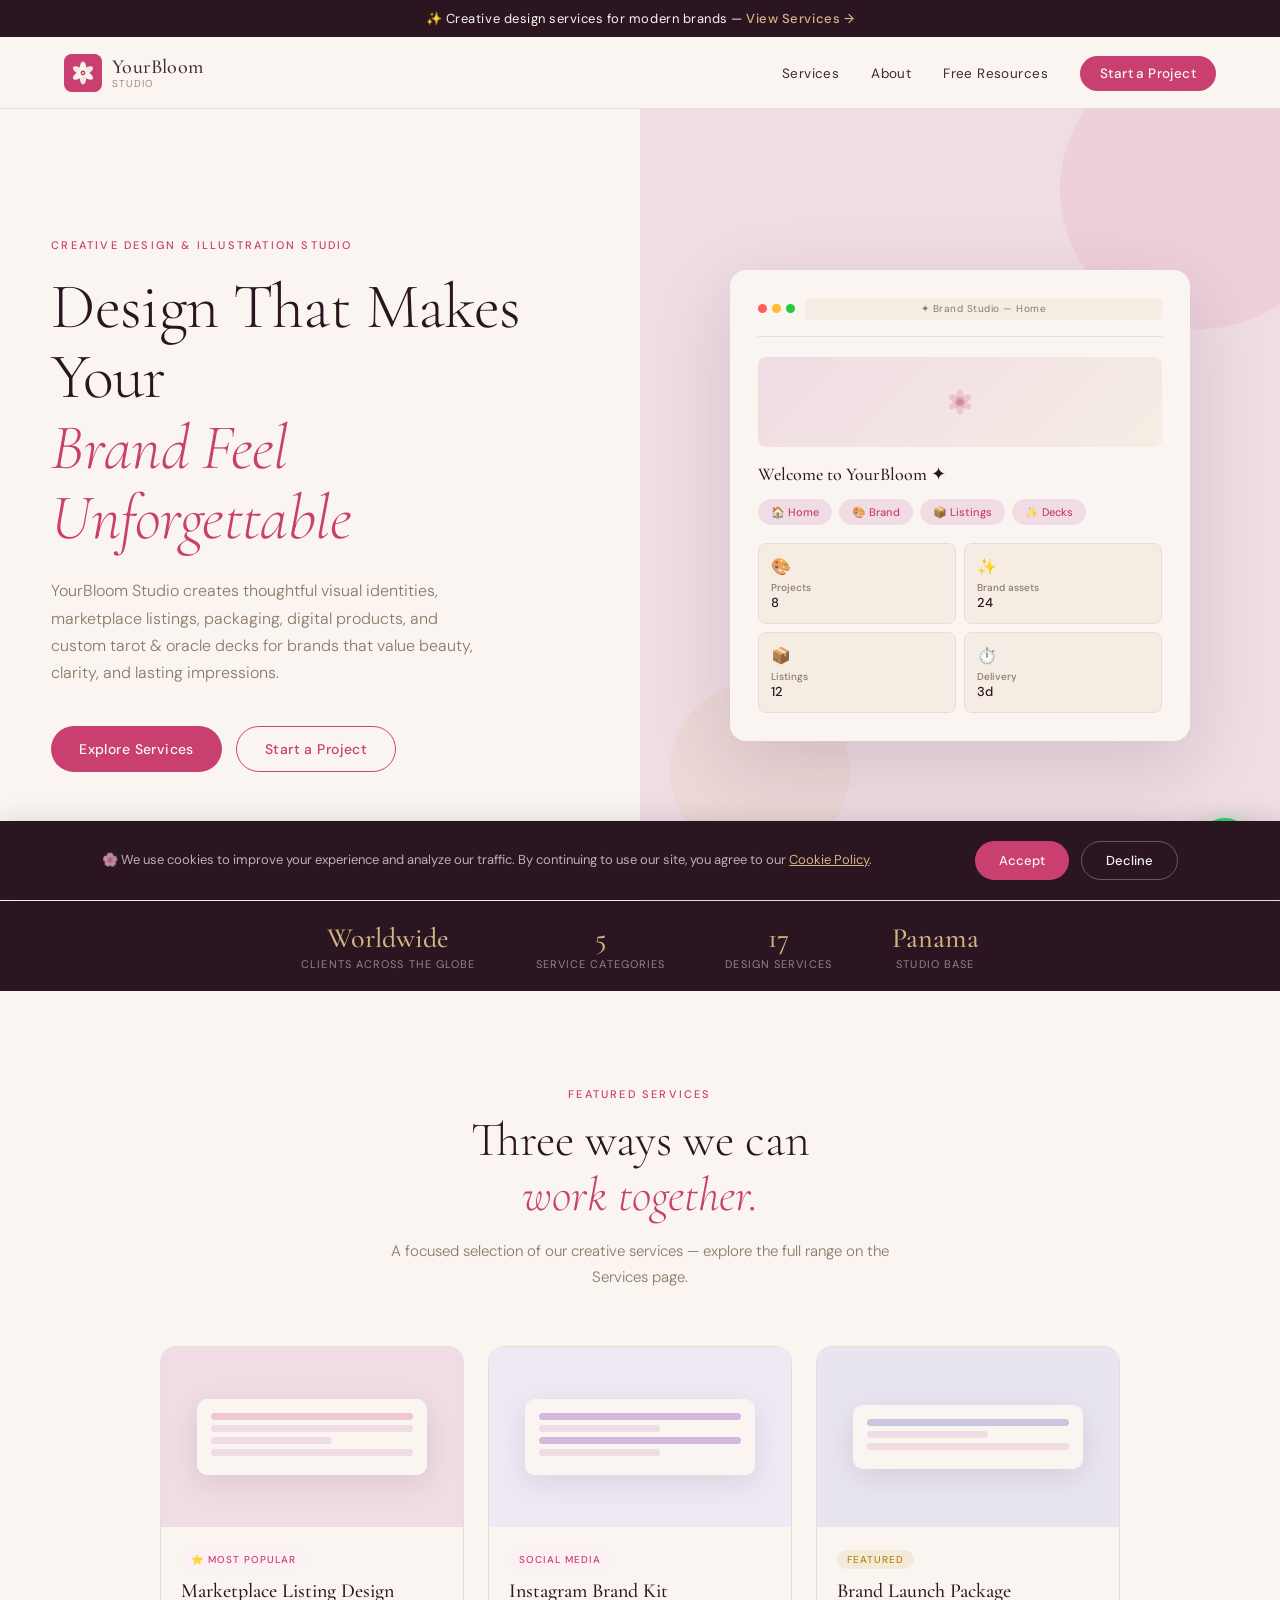
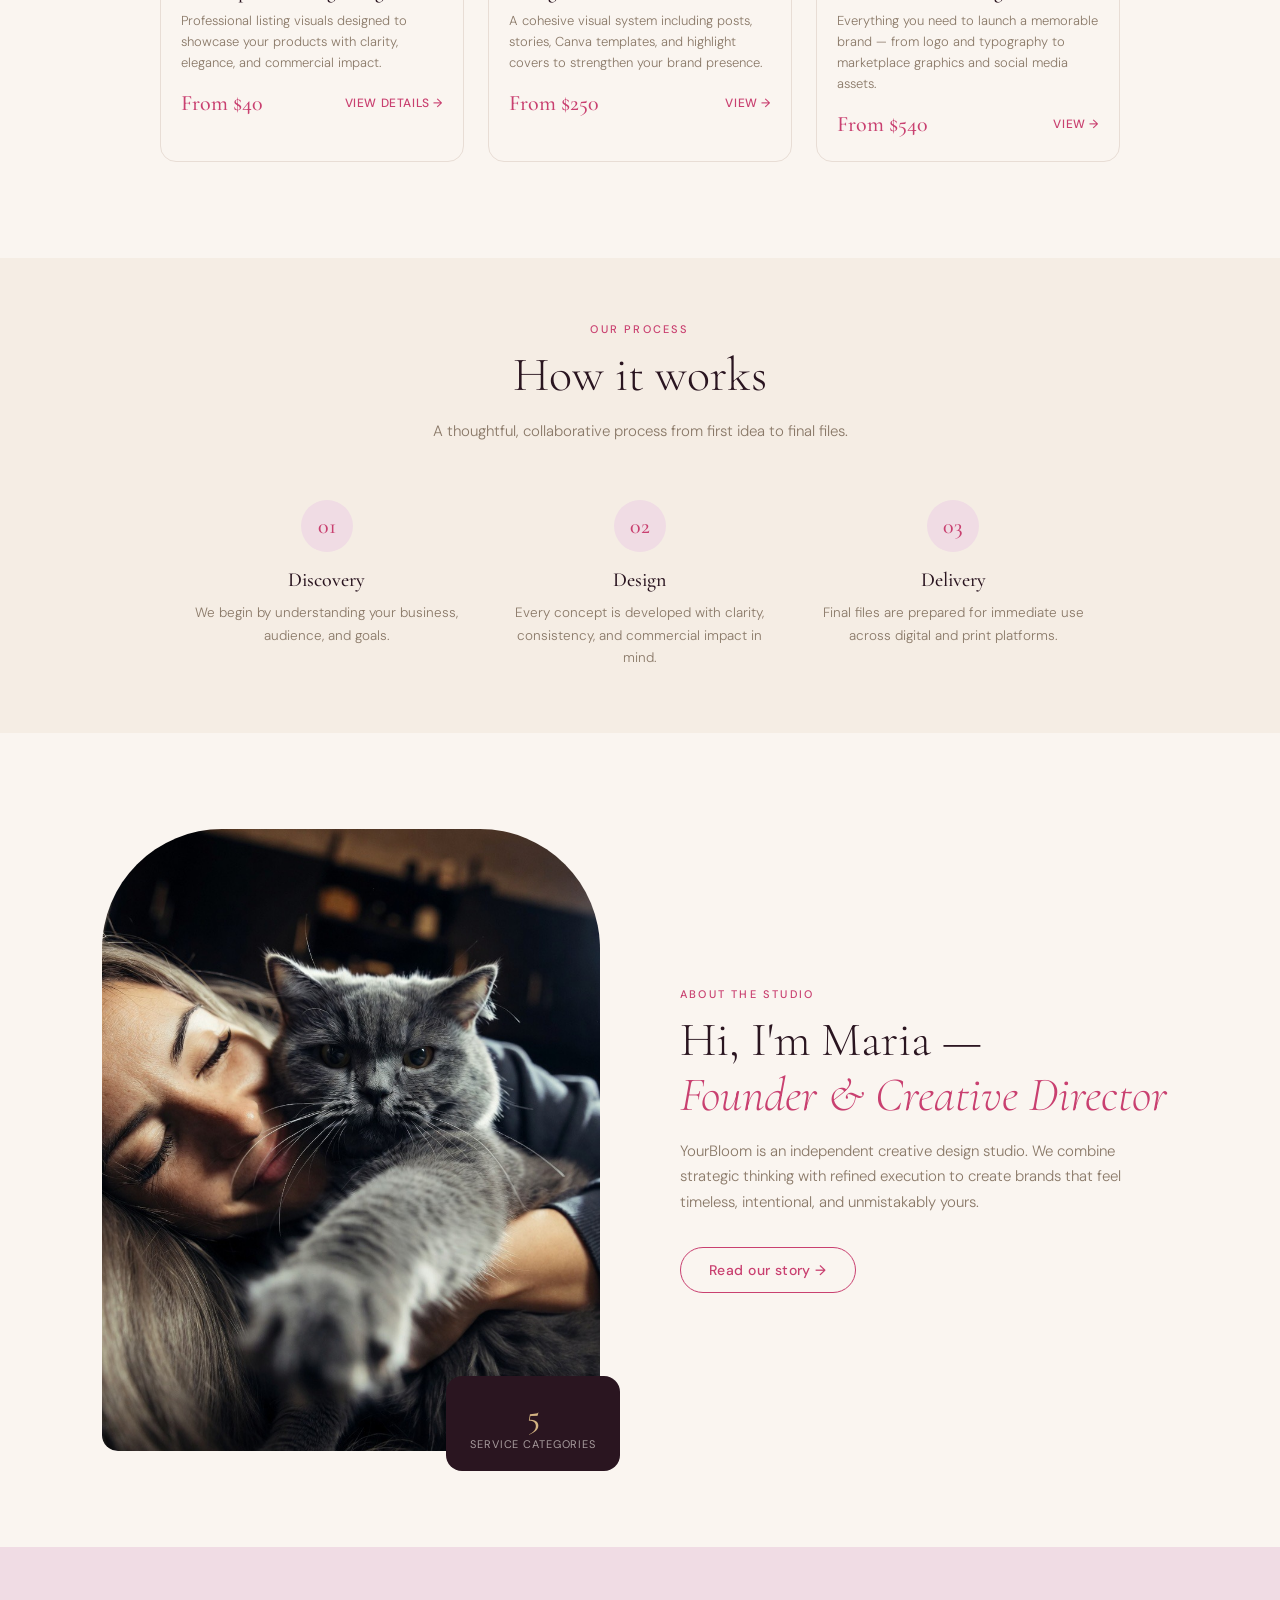
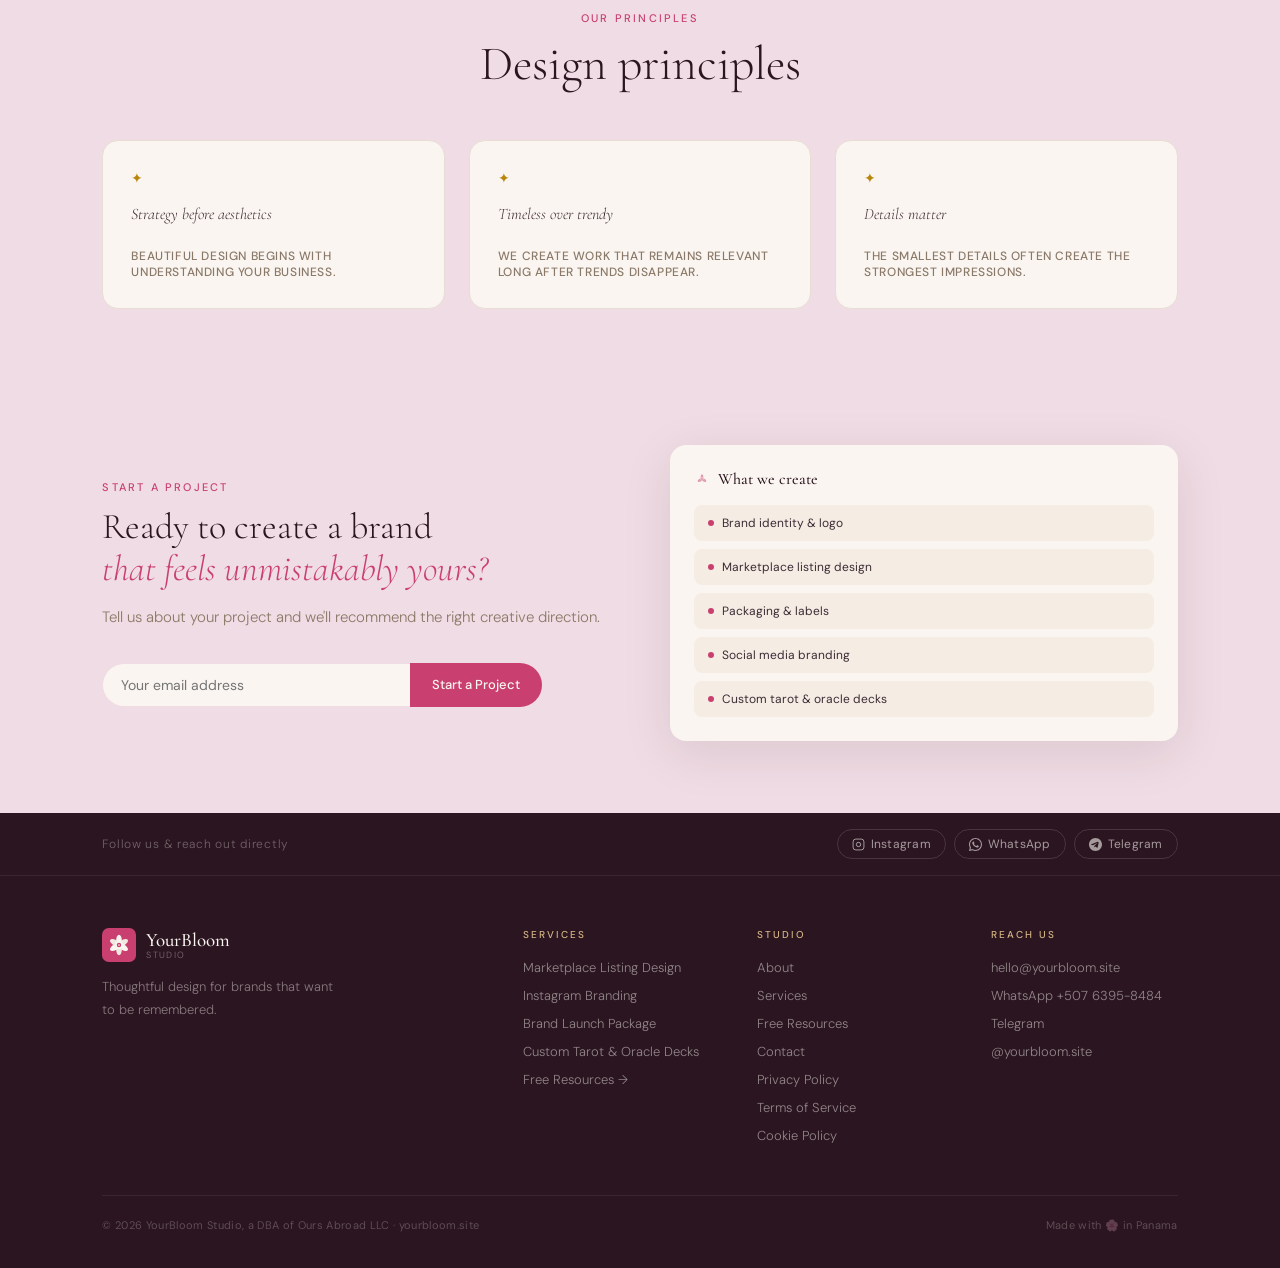
==== commit ea6ee347: "rebranding" ====
--- a/index.html
+++ b/index.html
@@ -6,12 +6,18 @@
   <meta name="viewport" content="width=device-width, initial-scale=1.0">
 
   <!-- SEO & Socials -->
- <title>Maria | Notion Business OS & AI Automations for Coaches</title>
-  <meta name="description" content="I build custom Notion operating systems and AI automations for coaches. Save 10+ hours/week. 3-day delivery. 14 days support.">
-  <meta property="og:title" content="YourBloom Studio — Notion & AI for Coaches">
-  <meta property="og:description" content="Bespoke Notion architecture for visionary founders. From $15.">
+  <title>YourBloom Studio | Creative Design &amp; Illustration Studio</title>
+  <meta name="description" content="YourBloom Studio creates thoughtful brand identities, marketplace listing designs, packaging, digital products, and custom tarot & oracle decks for brands that value clarity, beauty, and lasting impressions.">
+  <link rel="canonical" href="https://yourbloom.site/">
+  <meta property="og:type" content="website">
+  <meta property="og:title" content="YourBloom Studio">
+  <meta property="og:description" content="Thoughtful creative design for brands that want to be remembered.">
   <meta property="og:image" content="img/about-me.jpg">
   <meta property="og:url" content="https://yourbloom.site">
+  <meta name="twitter:card" content="summary_large_image">
+  <meta name="twitter:title" content="YourBloom Studio">
+  <meta name="twitter:description" content="Thoughtful creative design for brands that want to be remembered.">
+  <meta name="twitter:image" content="img/about-me.jpg">
 
   <!-- Google Analytics -->
   <script async src="https://www.googletagmanager.com/gtag/js?id=G-PQC226LY14"></script>
@@ -27,13 +33,41 @@
     href="https://fonts.googleapis.com/css2?family=Cormorant+Garamond:ital,wght@0,300;0,400;0,500;0,600;1,300;1,400&family=DM+Sans:wght@300;400;500&display=swap"
     rel="stylesheet">
   <link rel="stylesheet" href="css/styles.css">
+
+  <!-- Structured Data -->
+  <script type="application/ld+json">
+  {
+    "@context": "https://schema.org",
+    "@graph": [
+      {
+        "@type": "Organization",
+        "@id": "https://yourbloom.site/#organization",
+        "name": "YourBloom Studio",
+        "url": "https://yourbloom.site/",
+        "description": "International creative design & illustration studio specializing in brand identity, marketplace listing design, packaging, social media branding, digital products, and custom tarot & oracle decks.",
+        "email": "hello@yourbloom.site",
+        "sameAs": [
+          "https://instagram.com/yourbloom.site",
+          "https://t.me/milamira"
+        ]
+      },
+      {
+        "@type": "WebSite",
+        "@id": "https://yourbloom.site/#website",
+        "url": "https://yourbloom.site/",
+        "name": "YourBloom Studio",
+        "publisher": { "@id": "https://yourbloom.site/#organization" }
+      }
+    ]
+  }
+  </script>
 </head>
 
 <body>
 
   <!-- ANNOUNCEMENT -->
   <div class="announce">
-    ✨ New: The Automated Studio — Coach OS + Portal + AI Bot — <a href="/shop">View now →</a>
+    ✨ Creative design services for modern brands — <a href="/shop">View Services →</a>
   </div>
 
   <!-- NAV -->
@@ -46,13 +80,10 @@
       </div>
     </a>
     <ul class="nav-links">
-     <li><a href="/shop">Shop</a></li>
+     <li><a href="/shop">Services</a></li>
      <li><a href="/about">About</a></li>
-     <li><a
-      href="https://tough-clave-62a.notion.site/YourBloom-Quick-Start-34982765f3338012bfe6db6014c68ff3"
-      target="_blank" class="nav-cta"
-      style="background:transparent;border:1.5px solid var(--rose);color:var(--rose) !important;">Free Demo</a></li>
-     <li><a href="/contact" class="nav-cta">Work with me</a></li>
+     <li><a href="/resources">Free Resources</a></li>
+     <li><a href="/contact" class="nav-cta">Start a Project</a></li>
     </ul>
     <button class="hamburger" onclick="toggleMenu()">
       <span></span><span></span><span></span>
@@ -62,17 +93,17 @@
       <!-- HERO -->
       <section class="hero">
         <div class="hero-content">
-          <p class="hero-eyebrow">Business Operating Systems for Coaches</p>
+          <p class="hero-eyebrow">Creative Design &amp; Illustration Studio</p>
           <h1 class="hero-title">
-            Your coaching business,<br>
-            <em>finally automated</em>
+            Design That Makes Your<br>
+            <em>Brand Feel Unforgettable</em>
           </h1>
           <p class="hero-sub">
-            I build custom Notion operating systems and AI automations for coaches and online experts — so you can focus on client transformation, not administration.
+            YourBloom Studio creates thoughtful visual identities, marketplace listings, packaging, digital products, and custom tarot &amp; oracle decks for brands that value beauty, clarity, and lasting impressions.
           </p>
           <div class="hero-btns">
-           <a class="btn-primary" href="/shop">Explore systems</a>
-           <a class="btn-outline" href="/contact">Work with me</a>
+           <a class="btn-primary" href="/shop">Explore Services</a>
+           <a class="btn-outline" href="/contact">Start a Project</a>
           </div>
         </div>
         <div class="hero-image">
@@ -85,7 +116,7 @@
                 <div class="mockup-dot"></div>
                 <div class="mockup-dot"></div>
               </div>
-              <div class="mockup-title-bar">✦ Coach OS — Home</div>
+              <div class="mockup-title-bar">✦ Brand Studio — Home</div>
             </div>
             <div class="mockup-cover">
               <svg viewBox="0 0 400 400" xmlns="http://www.w3.org/2000/svg">
@@ -103,33 +134,33 @@
                 <circle cx="200" cy="200" r="26" fill="#c94070" opacity=".6" />
               </svg>
             </div>
-            <p class="mockup-heading">Welcome to your Coach OS ✦</p>
+            <p class="mockup-heading">Welcome to YourBloom ✦</p>
             <div class="mockup-nav">
               <div class="mockup-btn">🏠 Home</div>
-              <div class="mockup-btn">✉️ Start Here</div>
-              <div class="mockup-btn">📋 Program</div>
-              <div class="mockup-btn">🗓️ Sessions</div>
+              <div class="mockup-btn">🎨 Brand</div>
+              <div class="mockup-btn">📦 Listings</div>
+              <div class="mockup-btn">✨ Decks</div>
             </div>
             <div class="mockup-grid">
               <div class="mockup-card">
-                <div class="mockup-card-icon">👥</div>
-                <div class="mockup-card-label">Active clients</div>
+                <div class="mockup-card-icon">🎨</div>
+                <div class="mockup-card-label">Projects</div>
                 <div class="mockup-card-val">8</div>
               </div>
               <div class="mockup-card">
-                <div class="mockup-card-icon">💰</div>
-                <div class="mockup-card-label">Revenue</div>
-                <div class="mockup-card-val">$4,200</div>
+                <div class="mockup-card-icon">✨</div>
+                <div class="mockup-card-label">Brand assets</div>
+                <div class="mockup-card-val">24</div>
               </div>
               <div class="mockup-card">
-                <div class="mockup-card-icon">🗓️</div>
-                <div class="mockup-card-label">Sessions</div>
+                <div class="mockup-card-icon">📦</div>
+                <div class="mockup-card-label">Listings</div>
                 <div class="mockup-card-val">12</div>
               </div>
               <div class="mockup-card">
                 <div class="mockup-card-icon">⏱️</div>
-                <div class="mockup-card-label">Admin hours</div>
-                <div class="mockup-card-val">0</div>
+                <div class="mockup-card-label">Delivery</div>
+                <div class="mockup-card-val">3d</div>
               </div>
             </div>
           </div>
@@ -139,28 +170,28 @@
       <!-- TRUST BAR -->
       <div class="trust-bar">
         <div class="trust-item">
-          <div class="trust-num">10+</div>
-          <div class="trust-label">Hours saved per week</div>
+          <div class="trust-num">Worldwide</div>
+          <div class="trust-label">Clients across the globe</div>
         </div>
         <div class="trust-item">
-          <div class="trust-num">3 days</div>
-          <div class="trust-label">Delivery time</div>
+          <div class="trust-num">5</div>
+          <div class="trust-label">Service categories</div>
         </div>
         <div class="trust-item">
-          <div class="trust-num">14 days</div>
-          <div class="trust-label">Support after launch</div>
+          <div class="trust-num">17</div>
+          <div class="trust-label">Design services</div>
         </div>
         <div class="trust-item">
           <div class="trust-num">Panama</div>
-          <div class="trust-label">EST timezone</div>
+          <div class="trust-label">Studio base</div>
         </div>
       </div>
 
       <!-- FEATURED PRODUCTS -->
       <section class="section">
-        <p class="section-eyebrow">My Systems</p>
-        <h2 class="section-title">Everything your business needs.<br><em>One workspace.</em></h2>
-        <p class="section-sub">Business Operating Systems and AI automations built for coaches, consultants, and online experts. Save 10+ hours every week.
+        <p class="section-eyebrow">Featured Services</p>
+        <h2 class="section-title">Three ways we can<br><em>work together.</em></h2>
+        <p class="section-sub">A focused selection of our creative services — explore the full range on the Services page.
         </p>
 
         <div class="products-grid products-grid-centered">
@@ -176,10 +207,10 @@
             </div>
             <div class="product-body">
               <span class="product-tag">⭐ Most Popular</span>
-              <h3 class="product-name">The Automated Studio</h3>
-              <p class="product-desc">Coach OS + Client Portal + 3 Zapier automations + AI bot setup. Your complete business operating system.</p>
+              <h3 class="product-name">Marketplace Listing Design</h3>
+              <p class="product-desc">Professional listing visuals designed to showcase your products with clarity, elegance, and commercial impact.</p>
               <div class="product-footer">
-                <span class="product-price">$450</span>
+                <span class="product-price">From $40</span>
                 <span class="product-link">View details →</span>
               </div>
             </div>
@@ -195,11 +226,11 @@
               </div>
             </div>
             <div class="product-body">
-              <span class="product-tag">AI Tool</span>
-              <h3 class="product-name">Personal AI Expert Bot</h3>
-              <p class="product-desc">Your AI assistant that answers clients 24/7, qualifies leads, and handles FAQs — without you lifting a finger.</p>
+              <span class="product-tag">Social Media</span>
+              <h3 class="product-name">Instagram Brand Kit</h3>
+              <p class="product-desc">A cohesive visual system including posts, stories, Canva templates, and highlight covers to strengthen your brand presence.</p>
               <div class="product-footer">
-                <span class="product-price">$250</span>
+                <span class="product-price">From $250</span>
                 <span class="product-link">View →</span>
               </div>
             </div>
@@ -214,12 +245,12 @@
               </div>
             </div>
             <div class="product-body">
-              <span class="product-tag" style="background:rgba(184,134,11,.1);color:var(--gold)">Quick win</span>
-              <h3 class="product-name">Workflow Audit</h3>
-              <p class="product-desc">I find your time leaks and map out exactly how to fix them. The perfect first step before a full system build.</p>
+              <span class="product-tag" style="background:rgba(184,134,11,.1);color:var(--gold)">Featured</span>
+              <h3 class="product-name">Brand Launch Package</h3>
+              <p class="product-desc">Everything you need to launch a memorable brand — from logo and typography to marketplace graphics and social media assets.</p>
               <div class="product-footer">
-                <span class="product-price">$100</span>
-                <span class="product-link">Book →</span>
+                <span class="product-price">From $540</span>
+                <span class="product-link">View →</span>
               </div>
             </div>
           </a>
@@ -229,24 +260,24 @@
 
       <!-- HOW IT WORKS -->
       <section class="section-sm" style="background: var(--warm);">
-        <p class="section-eyebrow">The Process</p>
+        <p class="section-eyebrow">Our Process</p>
         <h2 class="section-title">How it works</h2>
-        <p class="section-sub">From chaos to clarity in 3 days, with 14 days of support after launch.</p>
+        <p class="section-sub">A thoughtful, collaborative process from first idea to final files.</p>
         <div class="steps">
           <div class="step">
             <div class="step-num">01</div>
-            <h3 class="step-title">Tell me your setup</h3>
-            <p class="step-desc">Fill out a short form about your business, tools you use, and what's not working right now.</p>
+            <h3 class="step-title">Discovery</h3>
+            <p class="step-desc">We begin by understanding your business, audience, and goals.</p>
           </div>
           <div class="step">
             <div class="step-num">02</div>
-            <h3 class="step-title">I build it for you</h3>
-            <p class="step-desc">In 3 days I deliver a fully customised Notion OS tailored to your workflow. Pay on delivery.</p>
+            <h3 class="step-title">Design</h3>
+            <p class="step-desc">Every concept is developed with clarity, consistency, and commercial impact in mind.</p>
           </div>
           <div class="step">
             <div class="step-num">03</div>
-            <h3 class="step-title">Run your business</h3>
-            <p class="step-desc">Everything in one place. Clients, sessions, content, finances — connected and automated. 14 days of support included.</p>
+            <h3 class="step-title">Delivery</h3>
+            <p class="step-desc">Final files are prepared for immediate use across digital and print platforms.</p>
           </div>
         </div>
       </section>
@@ -259,41 +290,38 @@
               <img src="img/about-me.jpg" alt="Maria">
             </div>
             <div class="about-badge">
-              <span class="about-badge-num">17+</span>
-              <div class="about-badge-label">systems built</div>
+              <span class="about-badge-num">5</span>
+              <div class="about-badge-label">service categories</div>
             </div>
           </div>
           <div class="about-content">
-            <p class="section-eyebrow" style="text-align:left">About me</p>
-            <h2 class="section-title">Hi, I'm Maria —<br><em>Systems Architect for Coaches</em></h2>
-            <p class="section-sub">I'm a boutique studio of one, based in Panama. I combine technical precision with genuine empathy — building Notion operating systems and AI automations that let coaches focus on what they do best: transforming clients' lives.</p>
-            <a class="btn-outline" href="/about">Read my story →</a>
-          </div>
-        </div>
-      </section>
-
-      <!-- TESTIMONIALS -->
+            <p class="section-eyebrow" style="text-align:left">About the studio</p>
+            <h2 class="section-title">Hi, I'm Maria —<br><em>Founder &amp; Creative Director</em></h2>
+            <p class="section-sub">YourBloom is an independent creative design studio. We combine strategic thinking with refined execution to create brands that feel timeless, intentional, and unmistakably yours.</p>
+            <a class="btn-outline" href="/about">Read our story →</a>
+          </div>
+        </div>
+      </section>
+
+      <!-- DESIGN PRINCIPLES -->
       <section class="section-sm" style="background: var(--rose-pale);">
-        <p class="section-eyebrow">Kind words</p>
-        <h2 class="section-title">What our clients say</h2>
+        <p class="section-eyebrow">Our Principles</p>
+        <h2 class="section-title">Design principles</h2>
         <div class="testimonials-grid" style="margin-top: 48px;">
           <div class="testi-card">
-            <div class="testi-stars">★★★★★</div>
-            <p class="testi-text">"Before this I had 3 spreadsheets, sticky notes, and a constant feeling I was
-              forgetting
-              something. Now everything just works."</p>
-            <div class="testi-author">Sarah M. — Life Coach, USA</div>
+            <div class="testi-stars">✦</div>
+            <p class="testi-text">Strategy before aesthetics</p>
+            <div class="testi-author">Beautiful design begins with understanding your business.</div>
           </div>
           <div class="testi-card">
-            <div class="testi-stars">★★★★★</div>
-            <p class="testi-text">"Delivered in exactly 3 days, exactly as described. The onboarding automation alone
-              saved me hours every week."</p>
-            <div class="testi-author">Emma R. — Business Consultant, UK</div>
+            <div class="testi-stars">✦</div>
+            <p class="testi-text">Timeless over trendy</p>
+            <div class="testi-author">We create work that remains relevant long after trends disappear.</div>
           </div>
           <div class="testi-card">
-            <div class="testi-stars">★★★★★</div>
-            <p class="testi-text">"I've tried to build this myself for months. She delivered it in 3 days and it's better than anything I could have made."</p>
-            <div class="testi-author">Ana L. — Nutritionist, Panama</div>
+            <div class="testi-stars">✦</div>
+            <p class="testi-text">Details matter</p>
+            <div class="testi-author">The smallest details often create the strongest impressions.</div>
           </div>
         </div>
       </section>
@@ -301,12 +329,12 @@
       <!-- FREE TEMPLATE CTA -->
       <section class="freebie-bar">
         <div class="freebie-content">
-          <p class="section-eyebrow" style="text-align:left">Free lead magnet</p>
-          <h2 class="section-title" style="font-size:36px">Start for free.<br><em>Upgrade when ready.</em></h2>
-          <p class="section-sub">Get a free Notion CRM starter (up to 5 clients) and see the quality of my builds — no strings attached.</p>
+          <p class="section-eyebrow" style="text-align:left">Start a Project</p>
+          <h2 class="section-title" style="font-size:36px">Ready to create a brand<br><em>that feels unmistakably yours?</em></h2>
+          <p class="section-sub">Tell us about your project and we'll recommend the right creative direction.</p>
           <div class="email-capture">
-            <input type="email" placeholder="your@email.com">
-            <button>Get it free</button>
+            <input type="email" placeholder="Your email address">
+            <button>Start a Project</button>
           </div>
         </div>
         <div class="freebie-preview">
@@ -318,23 +346,23 @@
               <circle cx="200" cy="200" r="36" fill="#faf5f0" />
               <circle cx="200" cy="200" r="20" fill="#c94070" />
             </svg>
-            Quick Start Template — Free
+            What we create
           </div>
           <div class="freebie-rows">
             <div class="freebie-row">
-              <div class="freebie-row-dot"></div>Weekly focus dashboard
+              <div class="freebie-row-dot"></div>Brand identity &amp; logo
             </div>
             <div class="freebie-row">
-              <div class="freebie-row-dot"></div>Client contact list
+              <div class="freebie-row-dot"></div>Marketplace listing design
             </div>
             <div class="freebie-row">
-              <div class="freebie-row-dot"></div>Content ideas tracker
+              <div class="freebie-row-dot"></div>Packaging &amp; labels
             </div>
             <div class="freebie-row">
-              <div class="freebie-row-dot"></div>Monthly revenue snapshot
+              <div class="freebie-row-dot"></div>Social media branding
             </div>
             <div class="freebie-row">
-              <div class="freebie-row-dot"></div>Goals & habits tracker
+              <div class="freebie-row-dot"></div>Custom tarot &amp; oracle decks
             </div>
           </div>
         </div>
@@ -382,24 +410,24 @@
               <span class="footer-logo-sub">Studio</span>
             </div>
           </div>
-          <p class="footer-brand-desc">Notion operating systems &amp; AI automations for coaches and online experts. Built with care in Panama.</p>
+          <p class="footer-brand-desc">Thoughtful design for brands that want to be remembered.</p>
         </div>
 
         <div class="footer-col">
           <h4>Services</h4>
-          <a href="/shop">The Automated Studio — $450</a>
-          <a href="/shop">The Foundation — $185</a>
-          <a href="/shop">AI Expert Bot — $250</a>
-          <a href="/shop">Workflow Audit — $100</a>
-          <a href="https://tough-clave-62a.notion.site/YourBloom-Quick-Start-34982765f3338012bfe6db6014c68ff3"
-            target="_blank">Free CRM Demo →</a>
+          <a href="/shop">Marketplace Listing Design</a>
+          <a href="/shop">Instagram Branding</a>
+          <a href="/shop">Brand Launch Package</a>
+          <a href="/shop">Custom Tarot &amp; Oracle Decks</a>
+          <a href="/resources">Free Resources →</a>
         </div>
 
         <div class="footer-col">
           <h4>Studio</h4>
-          <a href="/about">About Maria</a>
+          <a href="/about">About</a>
+          <a href="/shop">Services</a>
+          <a href="/resources">Free Resources</a>
           <a href="/contact">Contact</a>
-          <a href="/shop">Services</a>
           <a href="/privacy">Privacy Policy</a>
           <a href="/terms">Terms of Service</a>
           <a href="/cookies">Cookie Policy</a>
@@ -407,8 +435,7 @@
 
         <div class="footer-col">
           <h4>Reach us</h4>
-          <a href="/cdn-cgi/l/email-protection#86eee3eaeae9c6ffe9f3f4e4eae9e9eba8f5eff2e3"><span class="__cf_email__"
-              data-cfemail="86eee3eaeae9c6ffe9f3f4e4eae9e9eba8f5eff2e3">[email&#160;protected]</span></a>
+          <a href="mailto:hello@yourbloom.site">hello@yourbloom.site</a>
           <a href="https://wa.me/50763958484" target="_blank">WhatsApp +507 6395-8484</a>
           <a href="https://t.me/milamira" target="_blank">Telegram</a>
           <a href="https://instagram.com/yourbloom.site" target="_blank">@yourbloom.site</a>
